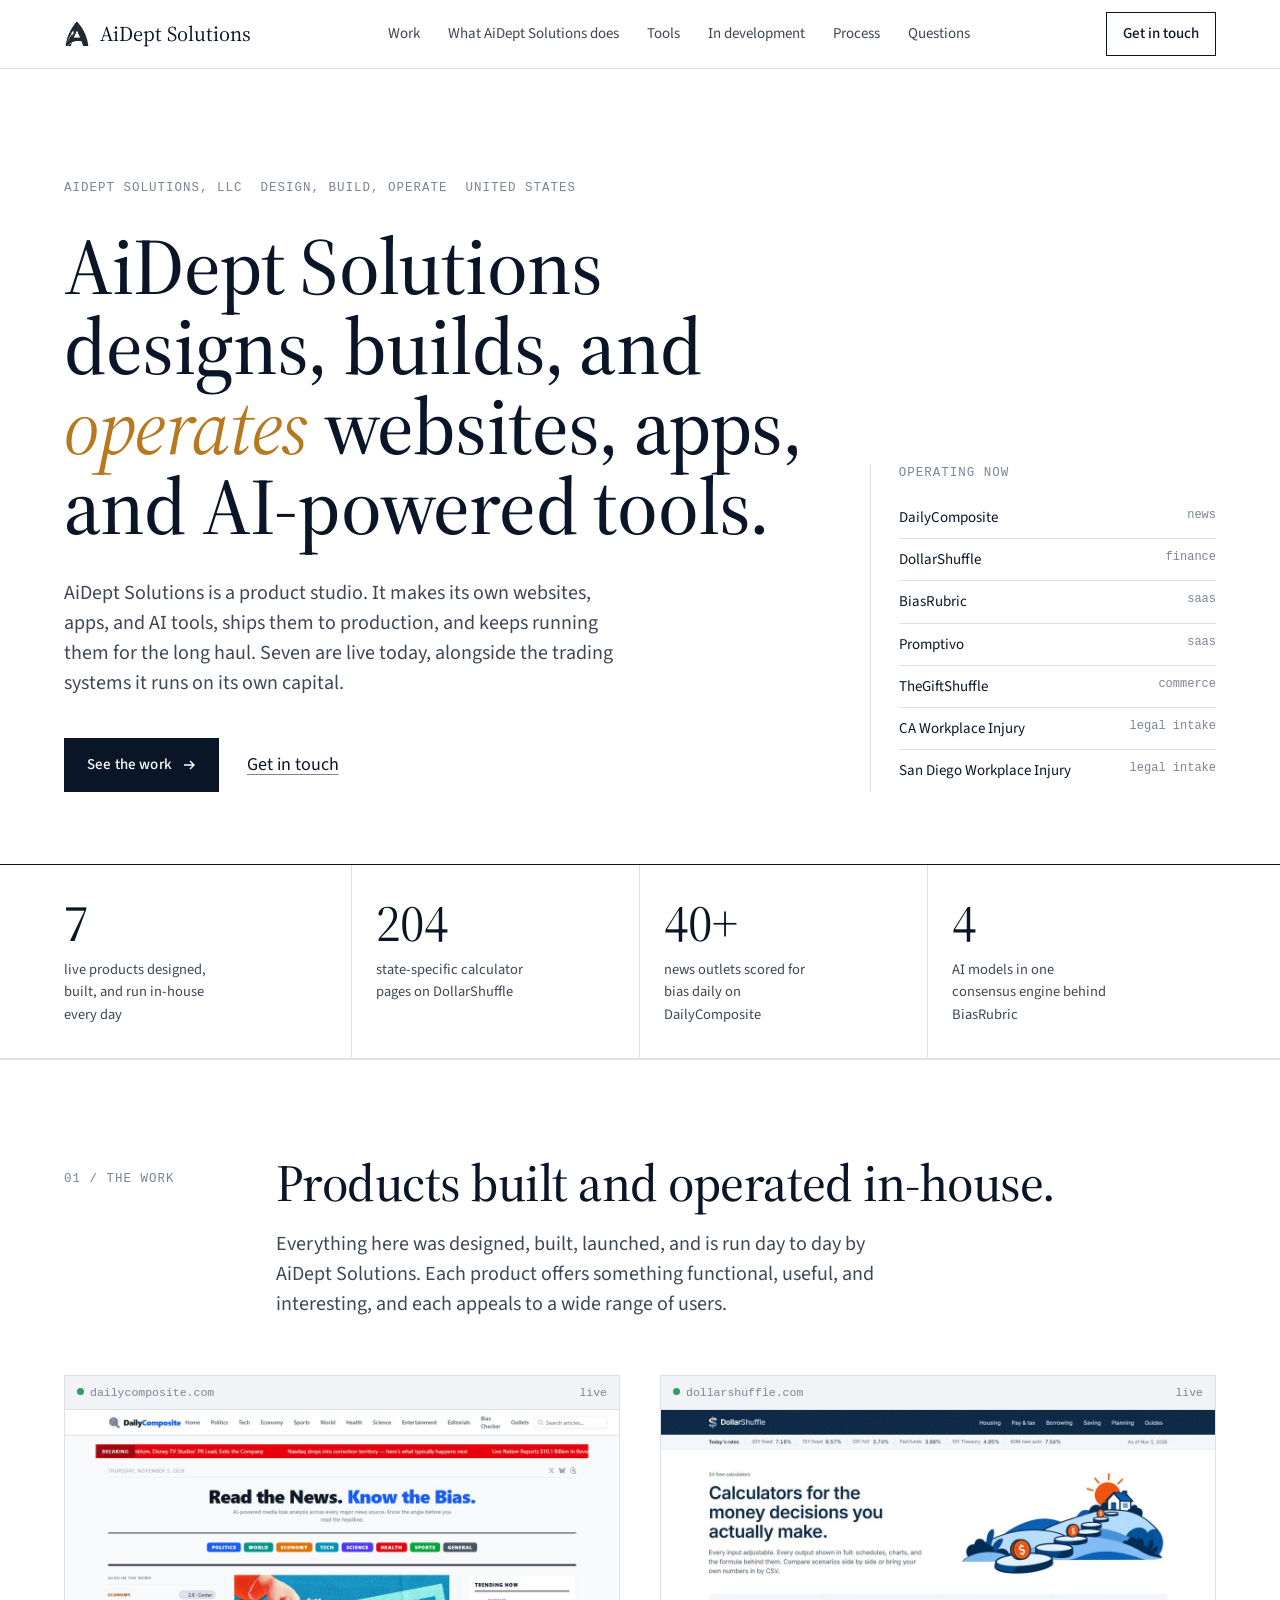
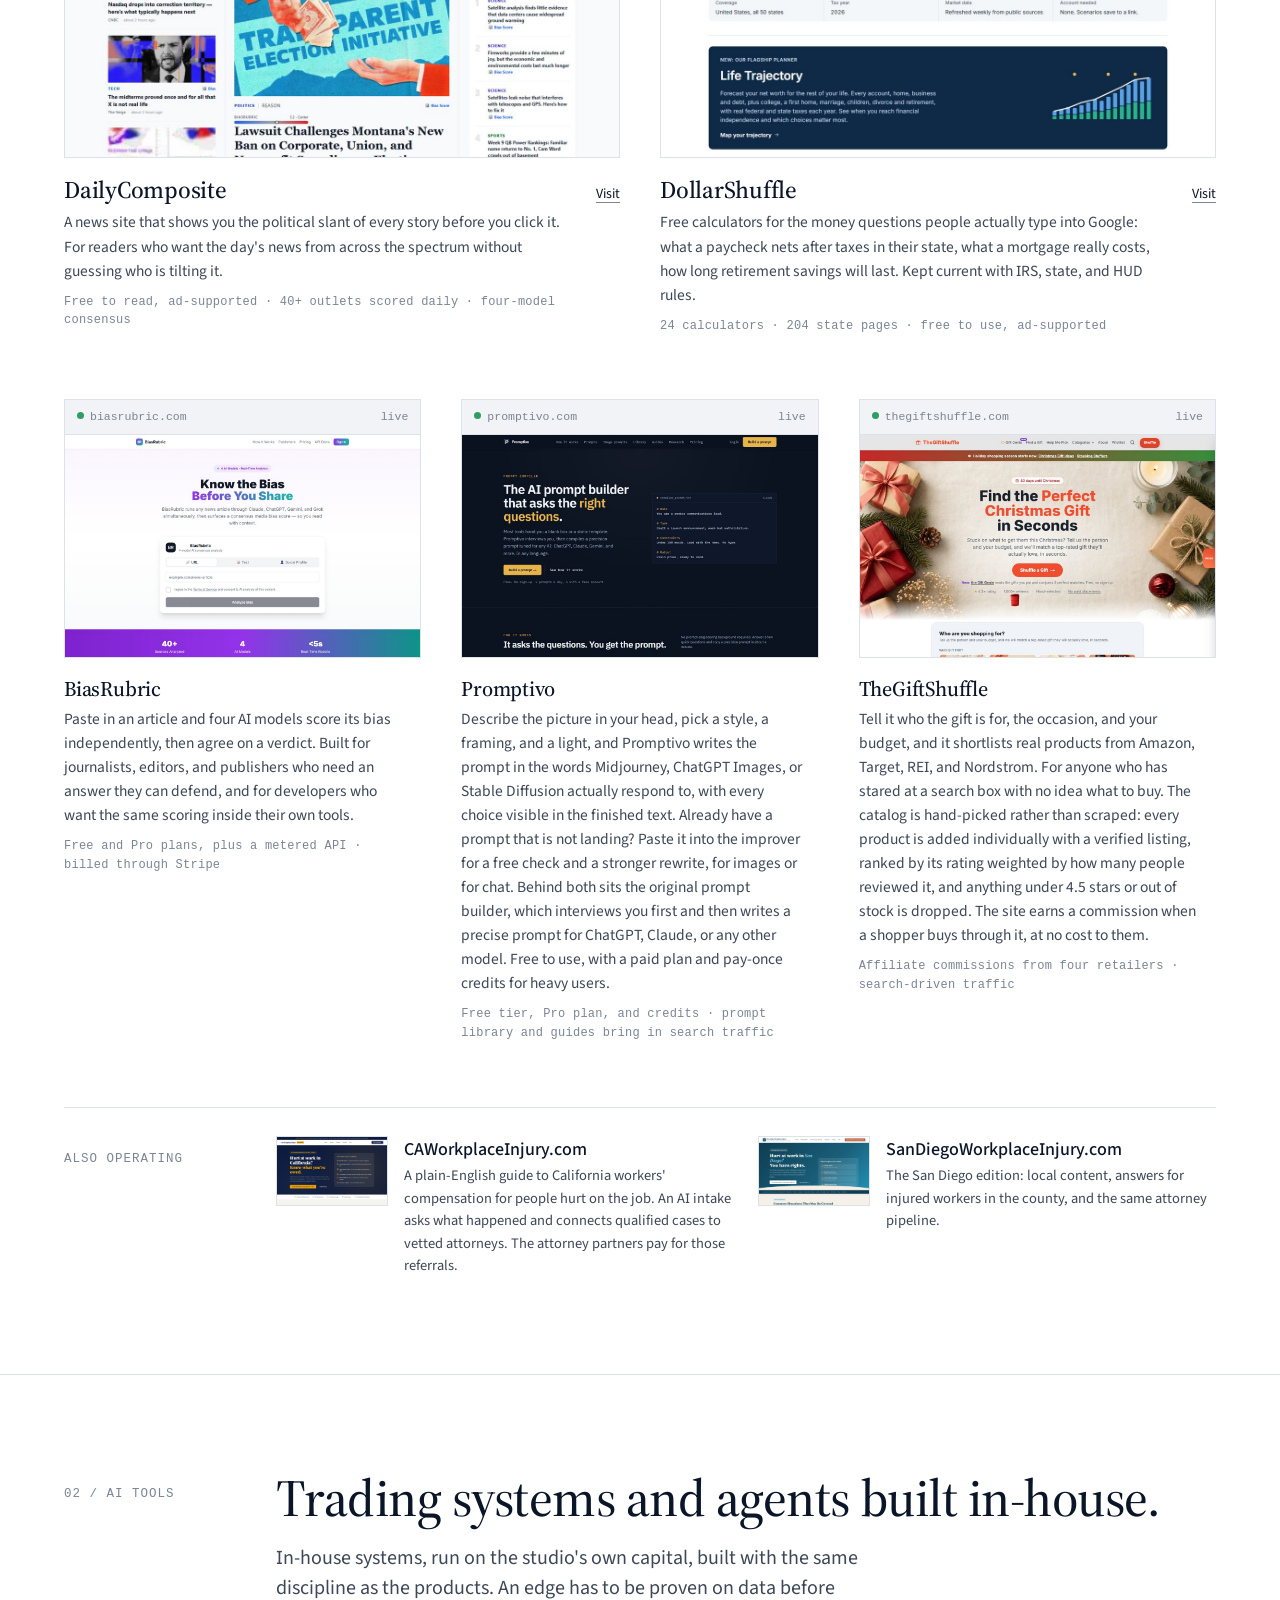
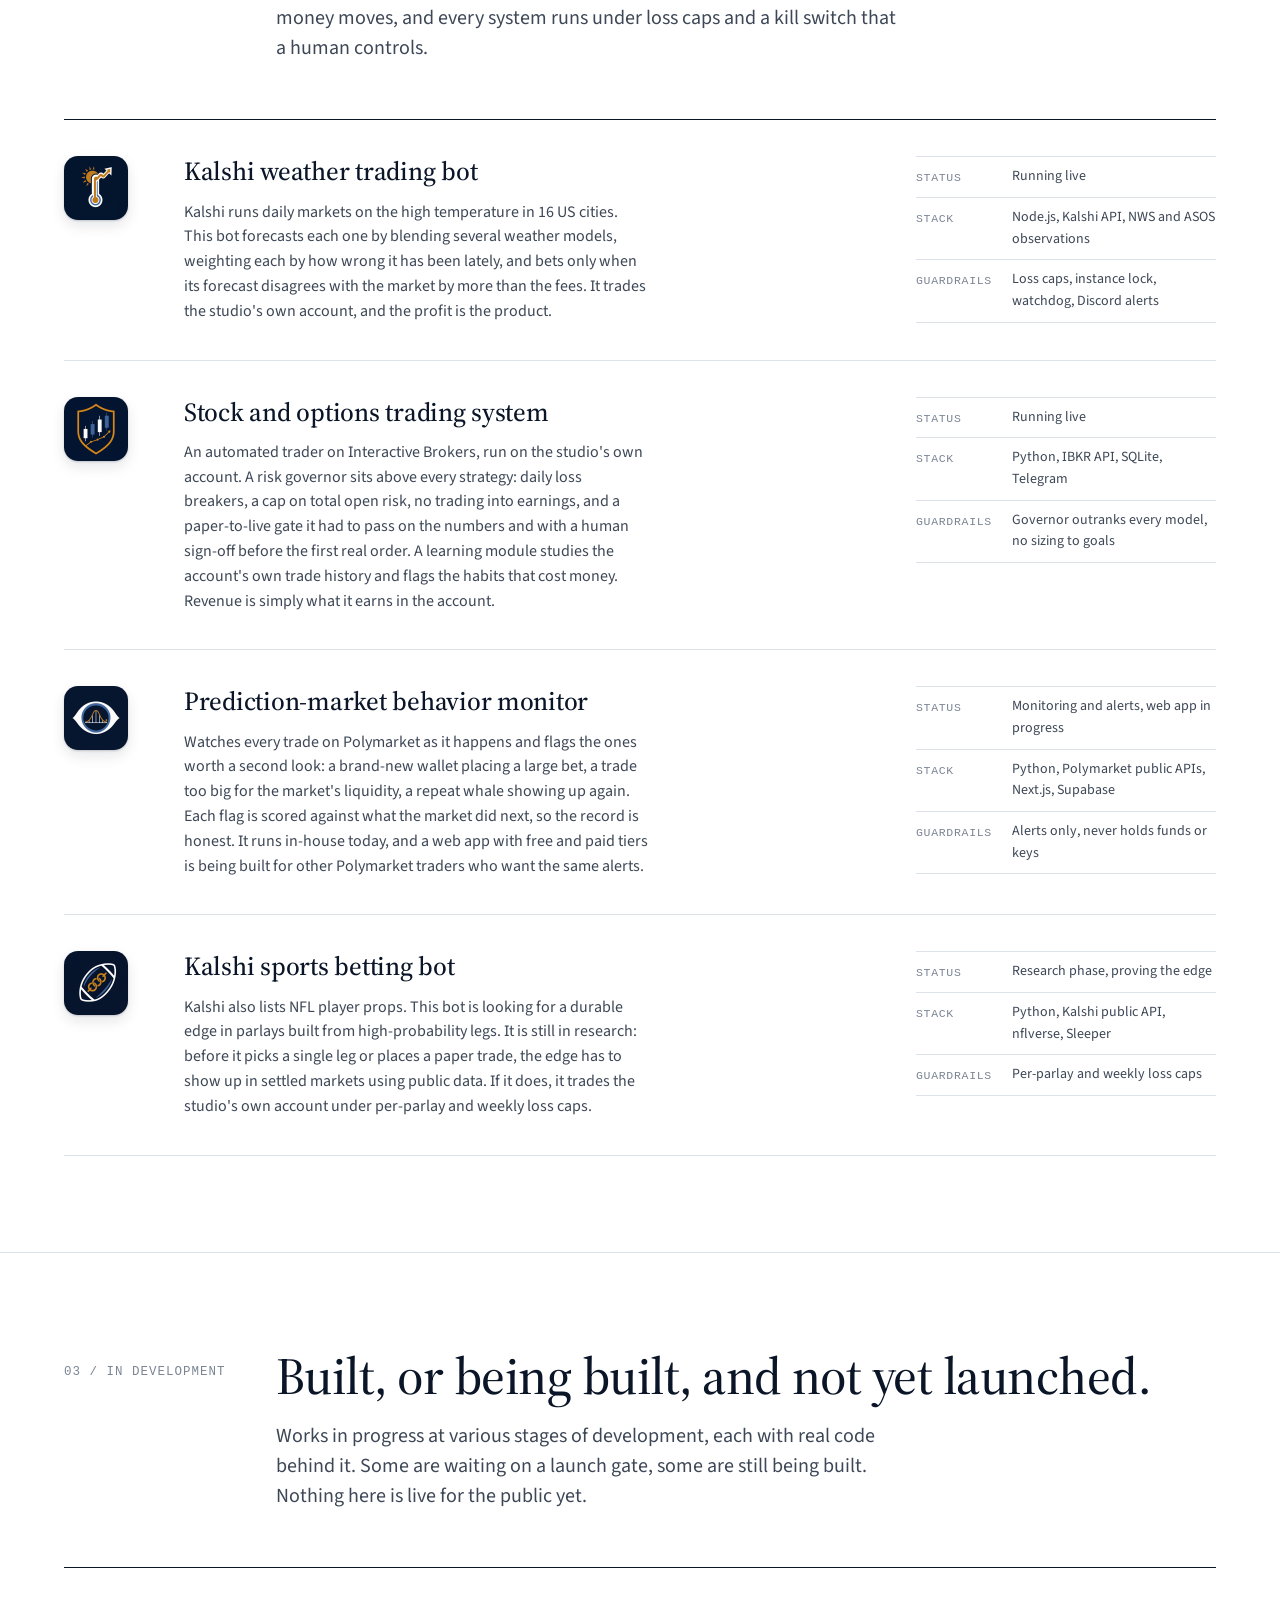
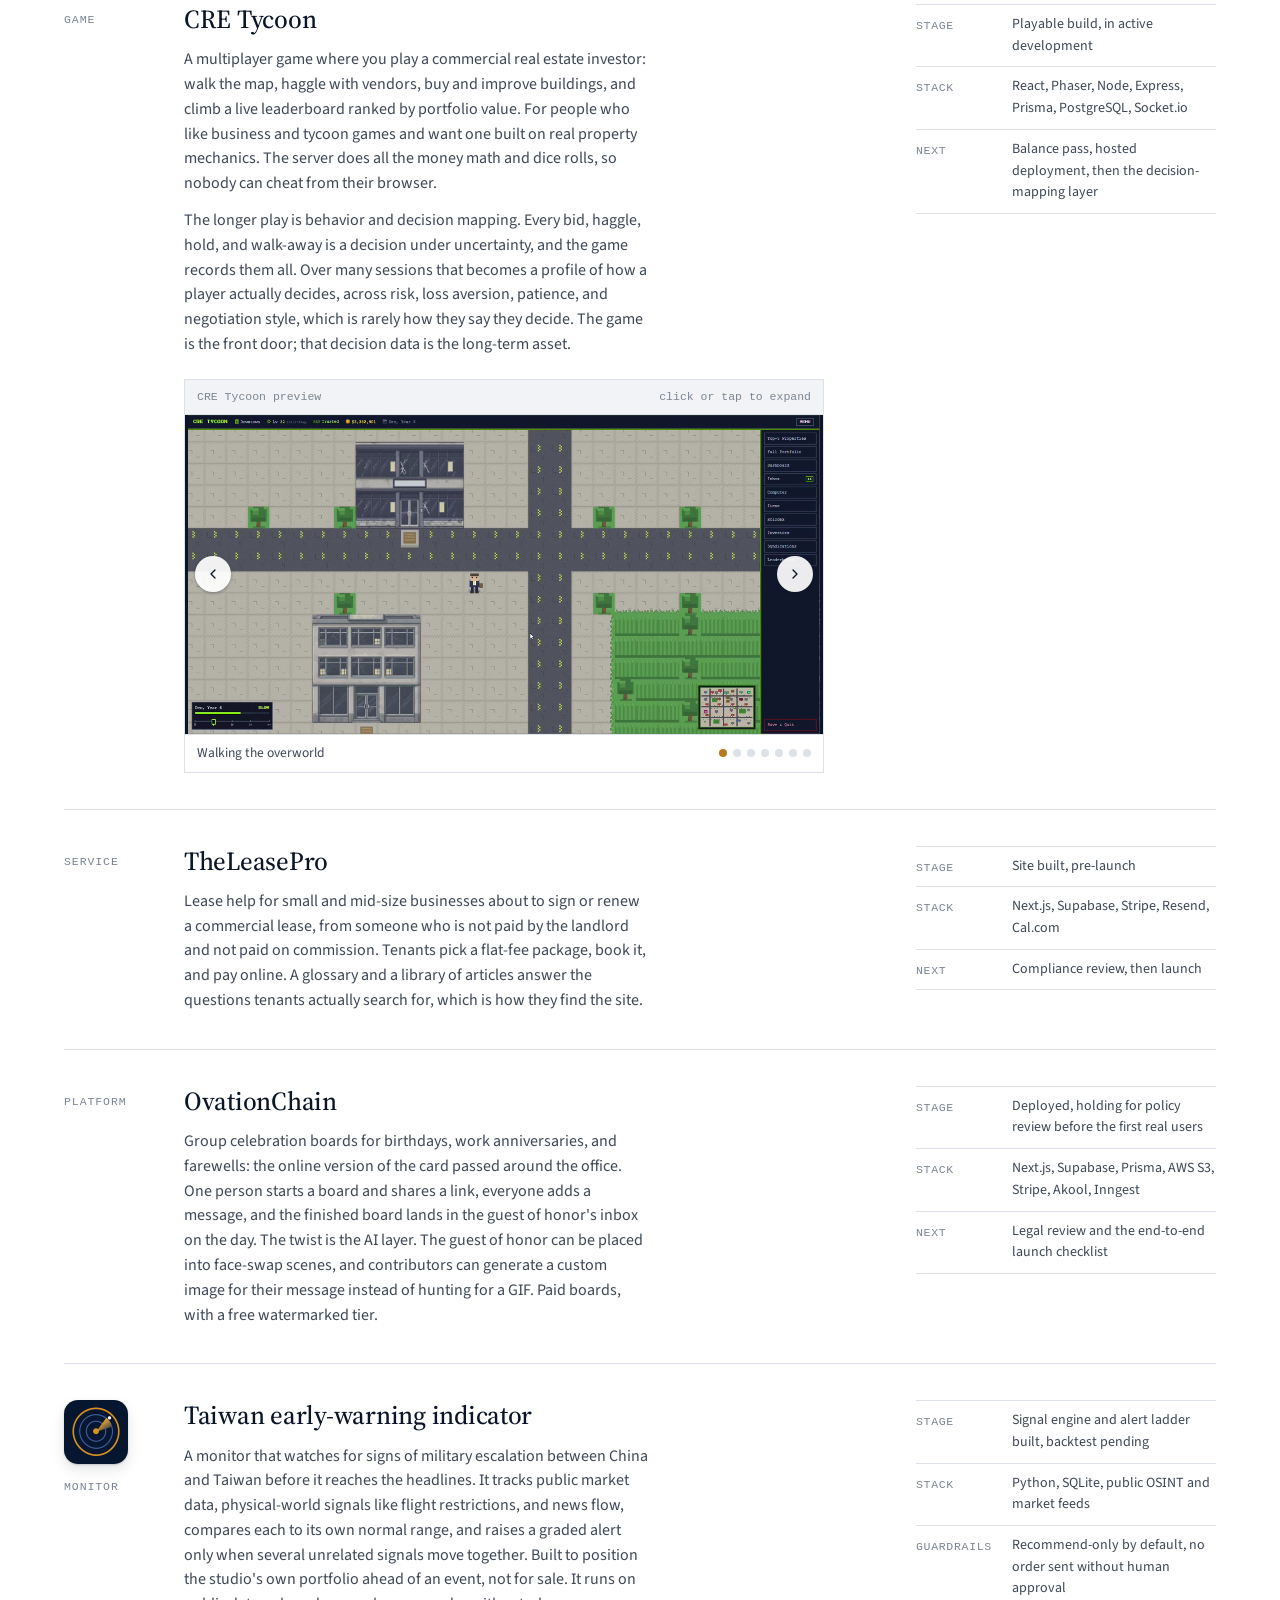
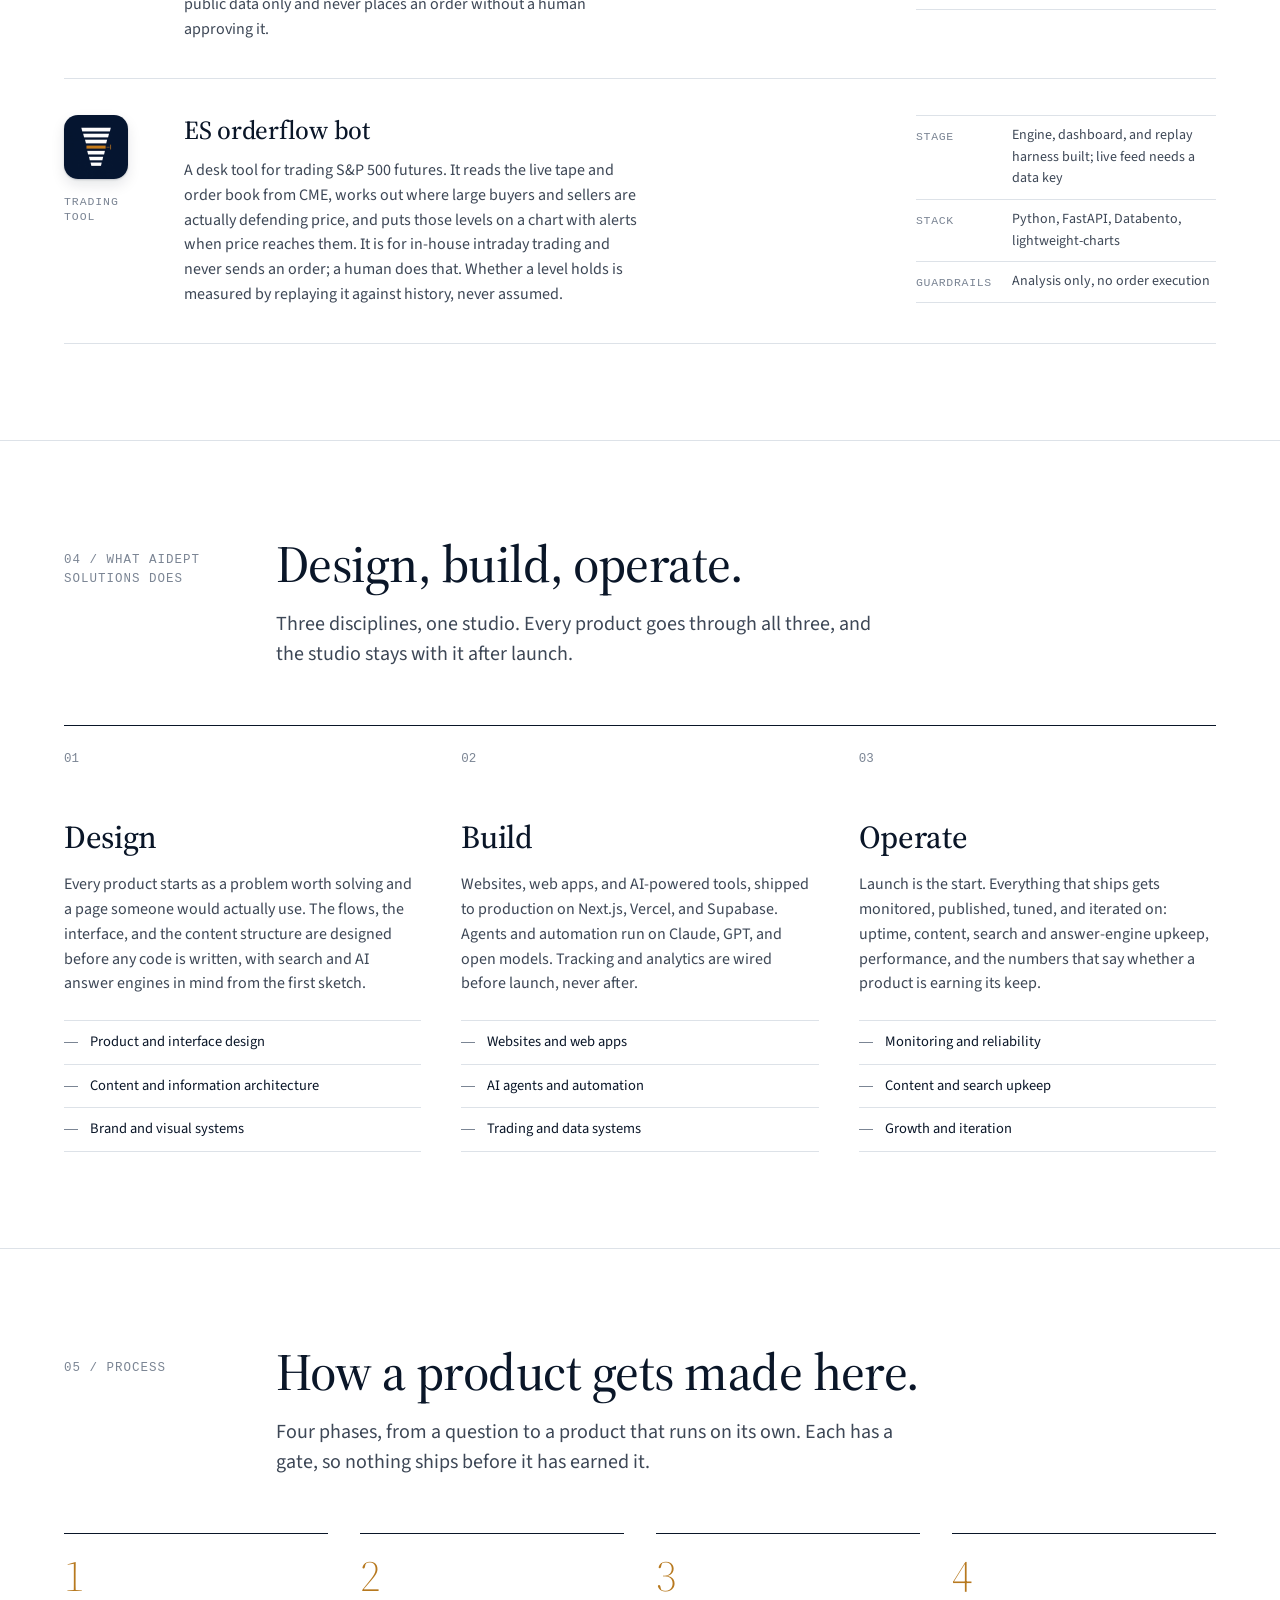
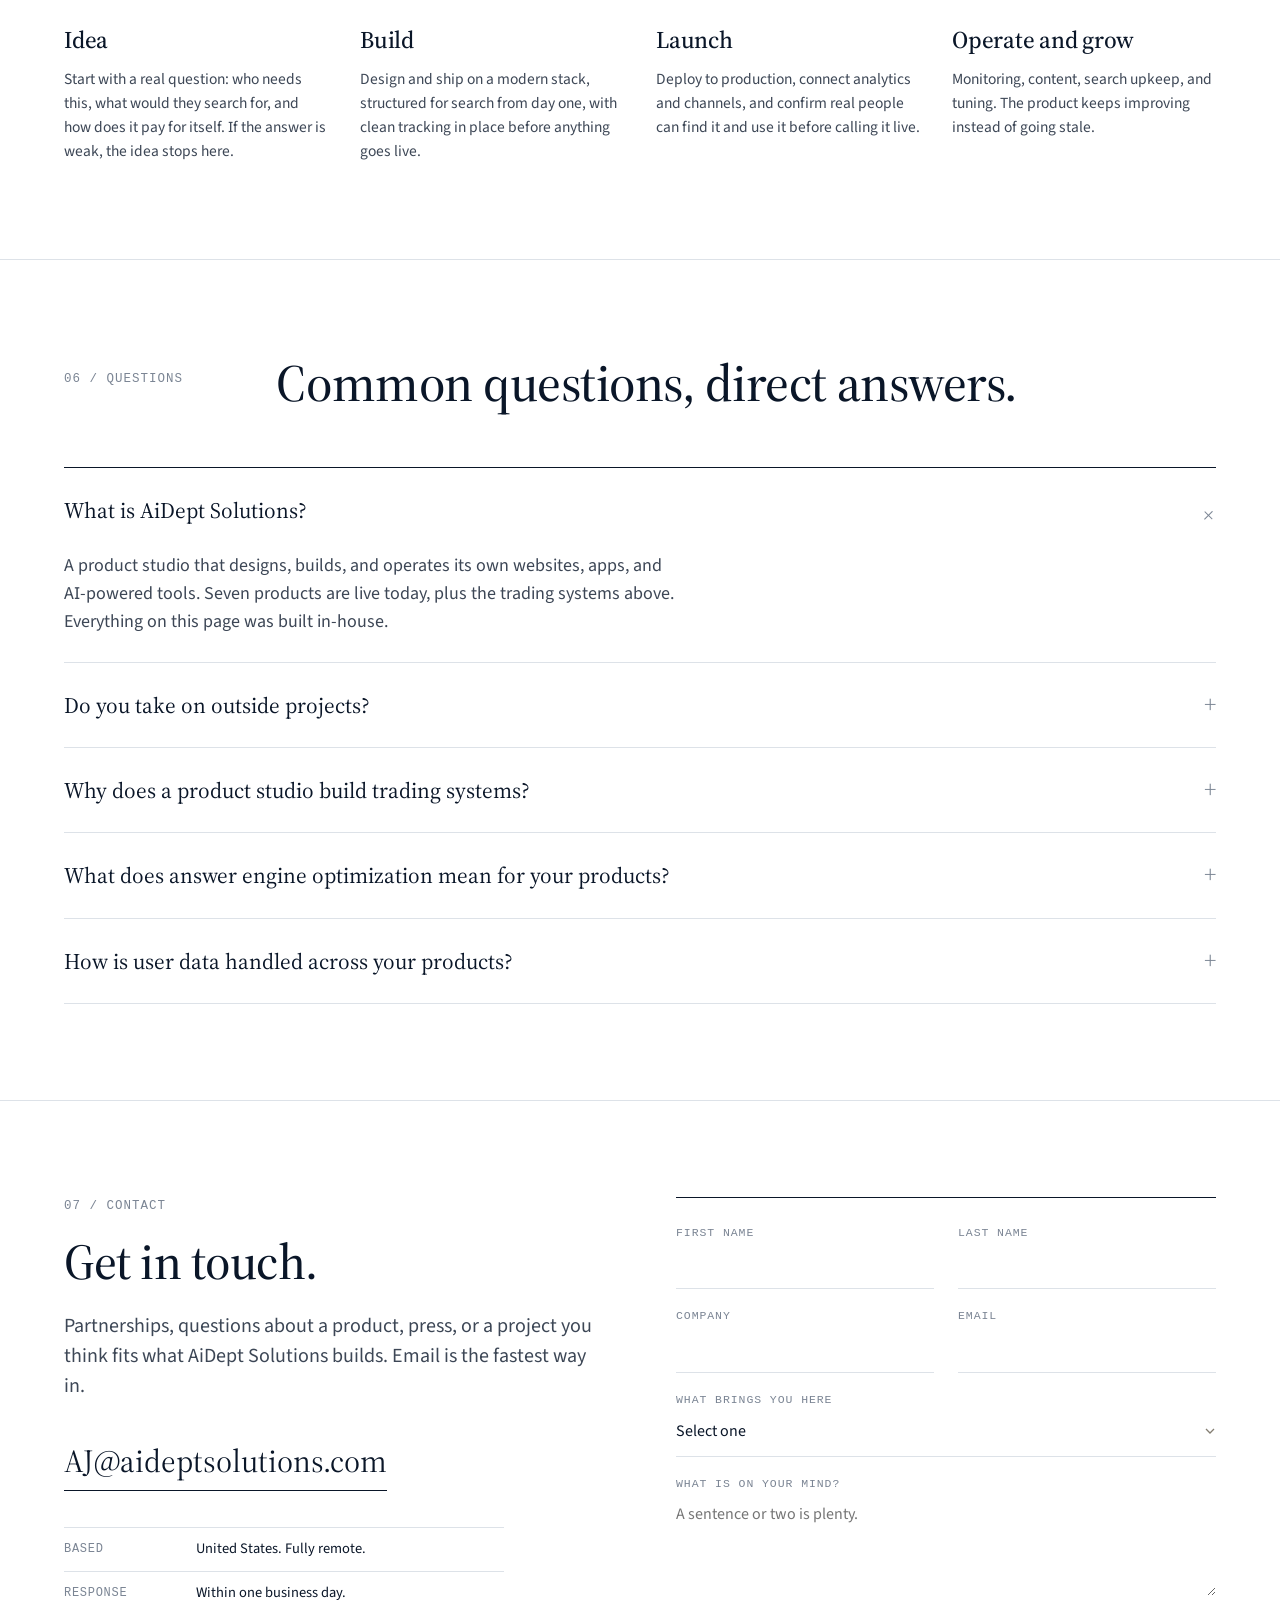
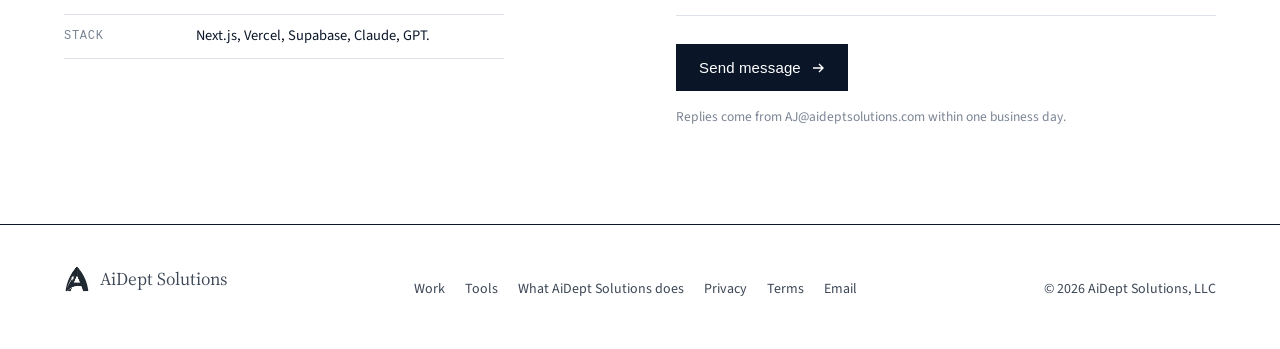
==== index.html @ 4798fb2f "Mark the stock and options system as running live Co-Authored-By: Claude Fable 5.1 <noreply@anthropi" ====
<!DOCTYPE html>
<html lang="en">
<head>
<!-- Google tag (gtag.js) -->
<script async src="https://www.googletagmanager.com/gtag/js?id=G-QMEX8TVDEM"></script>
<script>
  window.dataLayer = window.dataLayer || [];
  function gtag(){dataLayer.push(arguments);}
  gtag('js', new Date());
  gtag('config', 'G-QMEX8TVDEM');
</script>
<meta charset="UTF-8">
<meta name="viewport" content="width=device-width, initial-scale=1.0">
<title>AiDept Solutions | A studio that designs, builds, and operates websites, apps, and AI tools</title>
<meta name="description" content="AiDept Solutions is a product studio that designs, builds, and operates its own websites, apps, and AI-powered tools, from consumer sites to trading systems, and keeps running them after launch.">
<meta name="robots" content="index, follow">
<link rel="canonical" href="https://www.aideptsolutions.com/">
<link rel="icon" type="image/svg+xml" href="/favicon.svg">
<link rel="shortcut icon" href="/favicon.svg">
<link rel="apple-touch-icon" href="/favicon.svg">

<!-- Open Graph -->
<meta property="og:type" content="website">
<meta property="og:title" content="AiDept Solutions | A studio that designs, builds, and operates websites, apps, and AI tools">
<meta property="og:description" content="AiDept Solutions is a product studio that designs, builds, and operates its own websites, apps, and AI-powered tools, from consumer sites to trading systems, and keeps running them after launch.">
<meta property="og:url" content="https://www.aideptsolutions.com/">
<meta property="og:site_name" content="AiDept Solutions">
<meta property="og:image" content="https://www.aideptsolutions.com/og/card.png">
<meta property="og:image:width" content="1200">
<meta property="og:image:height" content="630">
<meta property="og:image:alt" content="AiDept Solutions: a studio that designs, builds, and operates websites, apps, and AI-powered tools.">

<!-- Twitter -->
<meta name="twitter:card" content="summary_large_image">
<meta name="twitter:title" content="AiDept Solutions | A studio that designs, builds, and operates websites, apps, and AI tools">
<meta name="twitter:description" content="AiDept Solutions is a product studio that designs, builds, and operates its own websites, apps, and AI-powered tools, from consumer sites to trading systems, and keeps running them after launch.">
<meta name="twitter:image" content="https://www.aideptsolutions.com/og/card.png">

<link rel="preconnect" href="https://fonts.googleapis.com">
<link rel="preconnect" href="https://fonts.gstatic.com" crossorigin>
<link href="https://fonts.googleapis.com/css2?family=Source+Serif+4:ital,opsz,wght@0,8..60,400;0,8..60,500;0,8..60,600;1,8..60,400&family=Source+Sans+3:ital,wght@0,400;0,500;0,600;1,400&display=swap" rel="stylesheet">

<script type="application/ld+json">
{
  "@context": "https://schema.org",
  "@type": "Organization",
  "name": "AiDept Solutions",
  "url": "https://www.aideptsolutions.com",
  "description": "AiDept Solutions is a product studio that designs, builds, and operates its own websites, apps, and AI-powered tools, from consumer sites to trading systems, and keeps running them after launch.",
  "email": "AJ@aideptsolutions.com",
  "areaServed": "United States",
  "knowsAbout": [
    "Website and web app design",
    "Product development",
    "AI agents and automation",
    "Algorithmic trading systems",
    "Search engine optimization",
    "Answer engine optimization",
    "Product operations"
  ]
}
</script>

<script type="application/ld+json">
{
  "@context": "https://schema.org",
  "@type": "FAQPage",
  "mainEntity": [
    {
      "@type": "Question",
      "name": "What is AiDept Solutions?",
      "acceptedAnswer": {
        "@type": "Answer",
        "text": "A product studio that designs, builds, and operates its own websites, apps, and AI-powered tools. Seven products are live today, plus the trading systems above. Everything on this page was built in-house."
      }
    },
    {
      "@type": "Question",
      "name": "Do you take on outside projects?",
      "acceptedAnswer": {
        "@type": "Answer",
        "text": "Occasionally, by referral, when a project fits what the studio already builds. Most of the studio's time goes into its own products."
      }
    },
    {
      "@type": "Question",
      "name": "Why does a product studio build trading systems?",
      "acceptedAnswer": {
        "@type": "Answer",
        "text": "They are the hardest software the studio makes: live data, real money, and an unforgiving scoreboard. The discipline they demand, prove the edge first, cap the downside, log everything, carries into every product that ships."
      }
    },
    {
      "@type": "Question",
      "name": "What does answer engine optimization mean for your products?",
      "acceptedAnswer": {
        "@type": "Answer",
        "text": "People increasingly ask ChatGPT, Google AI Overviews, or Perplexity instead of scrolling results. Each product's content, data, and schema are structured so those engines can cite it, alongside conventional search."
      }
    },
    {
      "@type": "Question",
      "name": "How is user data handled across your products?",
      "acceptedAnswer": {
        "@type": "Answer",
        "text": "Each product collects the minimum it needs. Calculators like DollarShuffle store nothing a visitor enters. Where accounts exist, data sits with reputable providers under proper data-processing terms, with access controls and a plain-English privacy policy."
      }
    }
  ]
}
</script>
<style>
  :root {
    --paper: #ffffff;
    --paper-2: #f1f3f6;
    --ink: #0a1628;
    --ink-2: #3d4756;
    --ink-3: #7b8594;
    --rule: #dde2e8;
    --accent: #b7791f;
    --frame-bg: #ffffff;
    --display: 'Source Serif 4', Georgia, 'Times New Roman', serif;
    --display-weight: 500;
    --display-spacing: -0.01em;
    --sans: 'Source Sans 3', 'Helvetica Neue', Arial, sans-serif;
    --mono: ui-monospace, 'SF Mono', Menlo, Consolas, monospace;
    --max: 1200px;
    --gutter: 24px;
  }
  * { box-sizing: border-box; margin: 0; padding: 0; }
  html { scroll-behavior: smooth; }
  body {
    font-family: var(--sans);
    font-size: 18px;
    line-height: 1.55;
    color: var(--ink);
    background: var(--paper);
    -webkit-font-smoothing: antialiased;
    font-feature-settings: "tnum" 1, "ss01" 1;
  }
  a { color: inherit; text-decoration: none; }
  img { display: block; max-width: 100%; }
  .wrap { max-width: var(--max); margin: 0 auto; padding: 0 var(--gutter); }

  h1, h2, h3, .serif { font-family: var(--display); font-weight: var(--display-weight); letter-spacing: var(--display-spacing); }
  h2 { font-size: clamp(34px, 4.2vw, 52px); line-height: 1.05; font-variation-settings: "opsz" 60; }
  h3 { font-size: 26px; line-height: 1.2; font-variation-settings: "opsz" 40; }
  p { max-width: 62ch; }
  .lead { font-size: 20px; line-height: 1.5; color: var(--ink-2); }
  .muted { color: var(--ink-3); }
  .small { font-size: 14px; }
  .mono { font-family: var(--mono); font-size: 12.5px; letter-spacing: 0.02em; }
  .num { font-family: var(--display); font-variation-settings: "opsz" 60; }

  .link { text-decoration: underline; text-underline-offset: 4px; text-decoration-thickness: 1px; text-decoration-color: var(--ink-3); }
  .link:hover { text-decoration-color: var(--ink); }
  .btn {
    display: inline-flex; align-items: center; gap: 10px;
    padding: 14px 22px; border: 1px solid var(--ink);
    background: var(--ink); color: var(--paper);
    font-weight: 500; font-size: 15px; letter-spacing: 0.01em;
    transition: background .15s, color .15s;
    cursor: pointer;
  }
  .btn:hover { background: color-mix(in srgb, var(--ink) 82%, white); border-color: color-mix(in srgb, var(--ink) 82%, white); }
  .btn.ghost { background: transparent; color: var(--ink); }
  .btn.ghost:hover { background: var(--ink); color: var(--paper); }
  .arrow { display: inline-block; width: 14px; height: 14px; }

  /* Section scaffolding */
  section { padding: 96px 0; border-top: 1px solid var(--rule); }
  .sec-head { display: grid; grid-template-columns: 180px 1fr; gap: 32px; align-items: start; margin-bottom: 56px; }
  .sec-label { font-family: var(--mono); font-size: 12.5px; letter-spacing: 0.08em; text-transform: uppercase; color: var(--ink-3); padding-top: 14px; }
  .sec-head .lead { margin-top: 18px; }

  /* Nav */
  nav.top { position: sticky; top: 0; z-index: 20; background: color-mix(in srgb, var(--paper) 92%, transparent); backdrop-filter: blur(8px); border-bottom: 1px solid var(--rule); }
  .nav-in { display: flex; align-items: center; justify-content: space-between; height: 68px; }
  .brand { display: flex; align-items: center; gap: 10px; font-family: var(--display); font-size: 21px; font-variation-settings: "opsz" 40; white-space: nowrap; }
  .brand img { width: 26px; height: 28px; }
  .nav-links { display: flex; gap: 28px; font-size: 15px; color: var(--ink-2); }
  .nav-links a:hover { color: var(--ink); }
  .nav-cta { font-size: 15px; font-weight: 500; padding: 9px 16px; border: 1px solid var(--ink); white-space: nowrap; }
  .nav-cta:hover { background: var(--ink); color: var(--paper); }

  /* Hero */
  .hero { border-top: 0; padding: 110px 0 72px; }
  .hero-grid { display: grid; grid-template-columns: minmax(0, 7.5fr) minmax(0, 3.5fr); gap: 64px; align-items: end; }
  .eyebrow { font-family: var(--mono); font-size: 12.5px; letter-spacing: 0.08em; text-transform: uppercase; color: var(--ink-3); margin-bottom: 28px; display: flex; gap: 18px; flex-wrap: wrap; }
  h1 { font-size: clamp(42px, 6.4vw, 80px); line-height: 1.0; font-variation-settings: "opsz" 60; text-wrap: balance; }
  h1 em { font-style: italic; font-weight: calc(var(--display-weight) - 100); color: var(--accent); }
  .hero .lead { margin-top: 32px; max-width: 56ch; }
  .hero-cta { display: flex; gap: 28px; align-items: center; margin-top: 40px; flex-wrap: wrap; }
  .operating { border-left: 1px solid var(--rule); padding-left: 28px; }
  .operating .mono { color: var(--ink-3); text-transform: uppercase; letter-spacing: 0.08em; margin-bottom: 14px; display: block; }
  .operating ul { list-style: none; }
  .operating li { display: flex; justify-content: space-between; gap: 12px; padding: 9px 0; border-bottom: 1px solid var(--rule); font-size: 15px; }
  .operating li:last-child { border-bottom: 0; }
  .operating li span { color: var(--ink-3); font-family: var(--mono); font-size: 12px; }
  .operating li a:hover { color: var(--accent); }

  /* Proof strip */
  .proof { border-top: 1px solid var(--ink); border-bottom: 1px solid var(--rule); padding: 0; }
  .proof-grid { display: grid; grid-template-columns: repeat(4, 1fr); }
  .proof-item { padding: 32px 24px 32px 0; border-right: 1px solid var(--rule); }
  .proof-item + .proof-item { padding-left: 24px; }
  .proof-item:last-child { border-right: 0; }
  .proof-item .num { font-size: 52px; line-height: 1; }
  .proof-item p { margin-top: 10px; font-size: 14.5px; color: var(--ink-2); max-width: 24ch; }

  /* Work */
  .tiles { display: grid; grid-template-columns: 1fr 1fr; gap: 56px 40px; }
  .tiles.three { grid-template-columns: repeat(3, 1fr); margin-top: 64px; }
  .tile .frame { border: 1px solid var(--rule); background: var(--frame-bg); overflow: hidden; }
  .tile .bar { display: flex; align-items: center; justify-content: space-between; padding: 8px 12px; border-bottom: 1px solid var(--rule); background: var(--paper-2); font-family: var(--mono); font-size: 11.5px; color: var(--ink-3); }
  .tile .bar i { display: inline-block; width: 7px; height: 7px; border-radius: 50%; background: #2f9e62; margin-right: 6px; vertical-align: 1px; }
  .tile .shot { aspect-ratio: 16 / 10; overflow: hidden; }
  .tile .shot img { width: 100%; height: 100%; object-fit: cover; object-position: top; transition: transform .6s ease; }
  .tile:hover .shot img { transform: translateY(-4%); }
  .tile .meta { display: grid; grid-template-columns: 1fr auto; gap: 16px; margin-top: 18px; align-items: baseline; }
  .tile h3 { font-size: 24px; }
  .tiles.three .tile h3 { font-size: 21px; }
  .tile .meta p { margin-top: 6px; color: var(--ink-2); font-size: 15.5px; }
  .tile .fact { font-family: var(--mono); font-size: 12px; color: var(--ink-3); margin-top: 10px; letter-spacing: 0.02em; }
  .tile .visit { font-size: 14px; white-space: nowrap; }
  .also { margin-top: 64px; border-top: 1px solid var(--rule); padding-top: 28px; display: grid; grid-template-columns: 180px 1fr; gap: 32px; }
  .also ul { list-style: none; display: grid; grid-template-columns: 1fr 1fr; gap: 24px; }
  .also li { display: grid; grid-template-columns: 112px 1fr; gap: 16px; align-items: start; }
  .also li .thumb { border: 1px solid var(--rule); aspect-ratio: 16/10; overflow: hidden; display: block; }
  .also li .thumb img { width: 100%; height: 100%; object-fit: cover; object-position: top; }
  .also li strong { font-weight: 500; display: block; }
  .also li p { font-size: 14.5px; color: var(--ink-2); margin-top: 2px; }

  /* Services */
  .offers { display: grid; grid-template-columns: repeat(3, 1fr); gap: 40px; border-top: 1px solid var(--ink); }
  .offer { padding-top: 24px; }
  .offer .n { font-family: var(--mono); font-size: 12.5px; color: var(--ink-3); }
  .offer h3 { margin-top: 48px; font-size: 32px; }
  .offer p { margin-top: 16px; color: var(--ink-2); font-size: 16px; }
  .offer ul { list-style: none; margin-top: 24px; border-top: 1px solid var(--rule); }
  .offer li { padding: 10px 0; border-bottom: 1px solid var(--rule); font-size: 14.5px; display: flex; gap: 12px; }
  .offer li::before { content: ""; width: 14px; height: 1px; background: var(--ink-3); margin-top: 11px; flex: none; }

  /* Process */
  .steps { display: grid; grid-template-columns: repeat(4, 1fr); gap: 32px; }
  .step { border-top: 1px solid var(--ink); padding-top: 20px; }
  .step .n { font-family: var(--display); font-size: 44px; line-height: 1; font-variation-settings: "opsz" 60; color: var(--accent); font-weight: 300; }
  .step h3 { margin-top: 28px; font-size: 24px; }
  .step p { margin-top: 12px; font-size: 15.5px; color: var(--ink-2); }

  /* Tools ledger */
  .ledger { border-top: 1px solid var(--ink); }
  .row { display: grid; grid-template-columns: 80px 1fr 300px; gap: 40px; padding: 36px 0; border-bottom: 1px solid var(--rule); }
  .row-n { padding-top: 0; }
  .row-tag { display: inline-block; font-family: var(--mono); font-size: 11.5px; letter-spacing: 0.08em; text-transform: uppercase; color: var(--ink-3); padding-top: 8px; line-height: 1.3; }
  .app-icon { display: flex; align-items: center; justify-content: center; width: 64px; height: 64px; border-radius: 22%; background: var(--tile); color: #fff; box-shadow: inset 0 0 0 1px rgba(255,255,255,0.08), 0 1px 2px rgba(10,22,40,0.18), 0 6px 14px rgba(10,22,40,0.10); }
  .app-icon { overflow: hidden; }
  .app-icon img { width: 100%; height: 100%; display: block; }
  .row-n .row-tag + .app-icon, .row-n .app-icon + .row-tag { margin-top: 8px; }
  .row-body h3 { font-size: 26px; }
  .row-body p { margin-top: 12px; color: var(--ink-2); font-size: 16px; max-width: 58ch; }
  .row-facts { list-style: none; border-top: 1px solid var(--rule); }
  .row-facts li { display: grid; grid-template-columns: 84px 1fr; gap: 12px; padding: 9px 0; border-bottom: 1px solid var(--rule); font-size: 14px; color: var(--ink-2); }
  .row-facts li span { color: var(--ink-3); font-family: var(--mono); font-size: 11.5px; letter-spacing: 0.06em; text-transform: uppercase; padding-top: 3px; }

  /* Facts list (contact) */
  .facts { list-style: none; margin-top: 36px; border-top: 1px solid var(--rule); max-width: 440px; }
  .facts li { display: grid; grid-template-columns: 120px 1fr; gap: 12px; padding: 10px 0; border-bottom: 1px solid var(--rule); font-size: 14.5px; }
  .facts li span:first-child { color: var(--ink-3); font-family: var(--mono); font-size: 12px; letter-spacing: 0.06em; text-transform: uppercase; padding-top: 2px; }

  /* FAQ */
  .faq { border-top: 1px solid var(--ink); }
  .faq details { border-bottom: 1px solid var(--rule); }
  .faq summary { list-style: none; cursor: pointer; display: grid; grid-template-columns: 1fr 28px; align-items: center; gap: 24px; padding: 22px 0; font-family: var(--display); font-size: 22px; font-variation-settings: "opsz" 40; }
  .faq summary::-webkit-details-marker { display: none; }
  .faq summary::after { content: "+"; font-family: var(--sans); font-size: 26px; font-weight: 300; color: var(--ink-3); text-align: right; transition: transform .2s; }
  .faq details[open] summary::after { transform: rotate(45deg); }
  .faq .a { padding: 0 0 26px; color: var(--ink-2); max-width: 68ch; }

  /* Contact */
  .contact-grid { display: grid; grid-template-columns: 1fr 1fr; gap: 72px; align-items: start; }
  .contact-grid h2 { font-size: clamp(34px, 4vw, 50px); }
  .email-big { display: inline-block; margin-top: 36px; font-family: var(--display); font-size: clamp(22px, 2.6vw, 32px); font-variation-settings: "opsz" 60; border-bottom: 1px solid var(--ink); padding-bottom: 4px; }
  .email-big:hover { color: var(--accent); border-color: var(--accent); }
  form { border-top: 1px solid var(--ink); padding-top: 8px; }
  .form-row { display: grid; grid-template-columns: 1fr 1fr; gap: 0 24px; }
  .field { padding: 18px 0 10px; border-bottom: 1px solid var(--rule); }
  .field label { display: block; font-family: var(--mono); font-size: 11.5px; letter-spacing: 0.08em; text-transform: uppercase; color: var(--ink-3); margin-bottom: 8px; }
  .field input, .field select, .field textarea { width: 100%; border: 0; background: transparent; font: inherit; font-size: 16px; color: var(--ink); outline: none; padding: 2px 0; }
  .field textarea { min-height: 96px; resize: vertical; }
  .field select { appearance: none; background: url("data:image/svg+xml,%3Csvg xmlns='http://www.w3.org/2000/svg' width='12' height='12' viewBox='0 0 12 12' fill='none' stroke='%23847e72' stroke-width='1.3'%3E%3Cpath d='M2 4l4 4 4-4'/%3E%3C/svg%3E") no-repeat right center; padding-right: 20px; }
  .field:focus-within { border-color: var(--ink); }
  form .btn { margin-top: 28px; }
  .form-note { margin-top: 16px; font-size: 13.5px; color: var(--ink-3); }

  /* Footer */
  footer { border-top: 1px solid var(--ink); padding: 40px 0 48px; }
  .foot { display: flex; justify-content: space-between; align-items: baseline; gap: 24px; flex-wrap: wrap; font-size: 14px; color: var(--ink-2); }
  .foot .brand { font-size: 18px; }
  .foot-links { display: flex; gap: 20px; }

  /* Screenshot gallery + lightbox */
  .gallery { margin-top: 22px; max-width: 640px; }
  .gal-frame { border: 1px solid var(--rule); background: var(--frame-bg); overflow: hidden; }
  .gal-bar { display: flex; align-items: center; justify-content: space-between; padding: 8px 12px; border-bottom: 1px solid var(--rule); background: var(--paper-2); font-family: var(--mono); font-size: 11.5px; color: var(--ink-3); }
  .gal-stage { position: relative; aspect-ratio: 2 / 1; background: #0a1628; overflow: hidden; }
  .gal-track { display: flex; height: 100%; transition: transform .35s ease; }
  .gal-slide { flex: 0 0 100%; height: 100%; display: flex; align-items: center; justify-content: center; border: 0; padding: 0; background: none; cursor: zoom-in; }
  .gal-slide:focus-visible { outline: 2px solid var(--accent); outline-offset: -2px; }
  .gal-slide img, .gal-slide video { max-width: 100%; max-height: 100%; width: auto; height: auto; display: block; }
  .gal-arrow { position: absolute; top: 50%; transform: translateY(-50%); width: 36px; height: 36px; border: 0; border-radius: 50%; background: rgba(255,255,255,0.92); color: var(--ink); cursor: pointer; display: flex; align-items: center; justify-content: center; box-shadow: 0 1px 3px rgba(10,22,40,0.3); }
  .gal-arrow:hover { background: #fff; }
  .gal-arrow svg { width: 16px; height: 16px; }
  .gal-prev { left: 10px; }
  .gal-next { right: 10px; }
  .gal-foot { display: flex; align-items: center; justify-content: space-between; gap: 12px; padding: 8px 12px; border-top: 1px solid var(--rule); font-size: 13.5px; color: var(--ink-2); }
  .gal-dots { display: flex; gap: 6px; }
  .gal-dots button { width: 8px; height: 8px; border-radius: 50%; border: 0; padding: 0; background: var(--rule); cursor: pointer; }
  .gal-dots button[aria-current="true"] { background: var(--accent); }
  .lightbox { position: fixed; inset: 0; z-index: 50; display: none; align-items: center; justify-content: center; padding: 24px; background: rgba(10,22,40,0.94); }
  .lightbox.open { display: flex; }
  .lightbox figure { margin: 0; text-align: center; max-width: 100%; }
  .lightbox img, .lightbox video { max-width: 100%; max-height: calc(100vh - 110px); width: auto; height: auto; display: inline-block; box-shadow: 0 20px 60px rgba(0,0,0,0.5); }
  .lightbox img[hidden], .lightbox video[hidden] { display: none; }
  .lightbox figcaption { color: #fff; margin-top: 14px; font-size: 15px; opacity: 0.85; }
  .lb-btn { position: absolute; width: 44px; height: 44px; border: 0; border-radius: 50%; background: rgba(255,255,255,0.12); color: #fff; cursor: pointer; display: flex; align-items: center; justify-content: center; }
  .lb-btn:hover { background: rgba(255,255,255,0.24); }
  .lb-btn svg { width: 20px; height: 20px; }
  .lb-close { top: 18px; right: 18px; }
  .lb-prev { left: 18px; top: 50%; transform: translateY(-50%); }
  .lb-next { right: 18px; top: 50%; transform: translateY(-50%); }
  body.lb-locked { overflow: hidden; }

  @media (max-width: 960px) {
    .hero-grid, .contact-grid { grid-template-columns: 1fr; }
    .row { grid-template-columns: 64px 1fr; gap: 20px 20px; }
    .row-facts { grid-column: 2; }
    .operating { border-left: 0; padding-left: 0; border-top: 1px solid var(--rule); padding-top: 24px; }
    .proof-grid { grid-template-columns: 1fr 1fr; }
    .proof-item:nth-child(2) { border-right: 0; }
    .proof-item:nth-child(3) { padding-left: 0; border-top: 1px solid var(--rule); }
    .proof-item:nth-child(4) { border-top: 1px solid var(--rule); }
    .tiles.three, .offers, .steps { grid-template-columns: 1fr 1fr; }
    .sec-head, .also { grid-template-columns: 1fr; gap: 8px; }
    .sec-head .lead { margin-top: 12px; }
    .nav-links { display: none; }
  }
  @media (max-width: 600px) {
    body { font-size: 16px; }
    section { padding: 64px 0; }
    .hero { padding: 64px 0 48px; }
    .proof-grid { grid-template-columns: 1fr; }
    .proof-item { border-right: 0; padding-left: 0 !important; border-top: 1px solid var(--rule); }
    .proof-item:first-child { border-top: 0; }
    .tiles, .tiles.three, .offers, .steps, .also ul, .form-row { grid-template-columns: 1fr; }
    .row { grid-template-columns: 1fr; gap: 12px; }
    .gal-arrow { width: 30px; height: 30px; }
    .lightbox { padding: 12px; }
    .lb-prev, .lb-next { top: auto; bottom: 14px; transform: none; }
    .lightbox img, .lightbox video { max-height: calc(100vh - 150px); }
    .row-facts { grid-column: auto; }
    .tiles { gap: 44px; }
    .offer h3, .step h3 { margin-top: 20px; }
    .foot { flex-direction: column; }
    .nav-in { height: 60px; }
    .brand { font-size: 18px; }
    .brand img { width: 22px; height: 24px; }
    .nav-cta { font-size: 14px; padding: 8px 12px; }
    .eyebrow span:nth-child(2) { display: none; }
    h1 { font-size: 40px; }
  }
</style>
</head>
<body>

<nav class="top">
  <div class="wrap nav-in">
    <a href="#top" class="brand"><img src="/favicon.svg" alt=""> AiDept Solutions</a>
    <div class="nav-links">
      <a href="#work">Work</a>
      <a href="#services">What AiDept Solutions does</a>
      <a href="#tools">Tools</a>
      <a href="#dev">In development</a>
      <a href="#process">Process</a>
      <a href="#questions">Questions</a>
    </div>
    <a href="#contact" class="nav-cta">Get in touch</a>
  </div>
</nav>

<section class="hero" id="top">
  <div class="wrap hero-grid">
    <div>
      <div class="eyebrow"><span>AiDept Solutions, LLC</span><span>Design, build, operate</span><span>United States</span></div>
      <h1>AiDept Solutions designs, builds, and <em>operates</em> websites, apps, and AI-powered tools.</h1>
      <p class="lead">AiDept Solutions is a product studio. It makes its own websites, apps, and AI tools, ships them to production, and keeps running them for the long haul. Seven are live today, alongside the trading systems it runs on its own capital.</p>
      <div class="hero-cta">
        <a href="#work" class="btn">See the work <svg class="arrow" viewBox="0 0 14 14" fill="none" stroke="currentColor" stroke-width="1.4"><path d="M2 7h10M8 3l4 4-4 4"/></svg></a>
        <a href="#contact" class="link">Get in touch</a>
      </div>
    </div>
    <aside class="operating">
      <span class="mono">Operating now</span>
      <ul>
        <li><a href="https://dailycomposite.com" target="_blank" rel="noopener">DailyComposite</a><span>news</span></li>
        <li><a href="https://dollarshuffle.com" target="_blank" rel="noopener">DollarShuffle</a><span>finance</span></li>
        <li><a href="https://biasrubric.com" target="_blank" rel="noopener">BiasRubric</a><span>saas</span></li>
        <li><a href="https://promptivo.com" target="_blank" rel="noopener">Promptivo</a><span>saas</span></li>
        <li><a href="https://thegiftshuffle.com" target="_blank" rel="noopener">TheGiftShuffle</a><span>commerce</span></li>
        <li><a href="https://caworkplaceinjury.com" target="_blank" rel="noopener">CA Workplace Injury</a><span>legal intake</span></li>
        <li><a href="https://sandiegoworkplaceinjury.com" target="_blank" rel="noopener">San Diego Workplace Injury</a><span>legal intake</span></li>
      </ul>
    </aside>
  </div>
</section>

<section class="proof">
  <div class="wrap proof-grid">
    <div class="proof-item"><div class="num">7</div><p>live products designed, built, and run in-house every day</p></div>
    <div class="proof-item"><div class="num">204</div><p>state-specific calculator pages on DollarShuffle</p></div>
    <div class="proof-item"><div class="num">40+</div><p>news outlets scored for bias daily on DailyComposite</p></div>
    <div class="proof-item"><div class="num">4</div><p>AI models in one consensus engine behind BiasRubric</p></div>
  </div>
</section>

<section id="work">
  <div class="wrap">
    <div class="sec-head">
      <div class="sec-label">01 / The work</div>
      <div>
        <h2>Products built and operated in-house.</h2>
        <p class="lead">Everything here was designed, built, launched, and is run day to day by AiDept Solutions. Each product offers something functional, useful, and interesting, and each appeals to a wide range of users.</p>
      </div>
    </div>

    <div class="tiles">
      <a class="tile" href="https://dailycomposite.com" target="_blank" rel="noopener">
        <div class="frame">
          <div class="bar"><span><i></i>dailycomposite.com</span><span>live</span></div>
          <div class="shot"><img src="shots/dailycomposite.jpg" alt="DailyComposite homepage" loading="lazy"></div>
        </div>
        <div class="meta">
          <div>
            <h3>DailyComposite</h3>
            <p>A news site that shows you the political slant of every story before you click it. For readers who want the day's news from across the spectrum without guessing who is tilting it.</p>
            <div class="fact">Free to read, ad-supported &middot; 40+ outlets scored daily &middot; four-model consensus</div>
          </div>
          <span class="visit link">Visit</span>
        </div>
      </a>
      <a class="tile" href="https://dollarshuffle.com" target="_blank" rel="noopener">
        <div class="frame">
          <div class="bar"><span><i></i>dollarshuffle.com</span><span>live</span></div>
          <div class="shot"><img src="shots/dollarshuffle.jpg" alt="DollarShuffle homepage" loading="lazy"></div>
        </div>
        <div class="meta">
          <div>
            <h3>DollarShuffle</h3>
            <p>Free calculators for the money questions people actually type into Google: what a paycheck nets after taxes in their state, what a mortgage really costs, how long retirement savings will last. Kept current with IRS, state, and HUD rules.</p>
            <div class="fact">24 calculators &middot; 204 state pages &middot; free to use, ad-supported</div>
          </div>
          <span class="visit link">Visit</span>
        </div>
      </a>
    </div>

    <div class="tiles three">
      <a class="tile" href="https://biasrubric.com" target="_blank" rel="noopener">
        <div class="frame">
          <div class="bar"><span><i></i>biasrubric.com</span><span>live</span></div>
          <div class="shot"><img src="shots/biasrubric.jpg" alt="BiasRubric homepage" loading="lazy"></div>
        </div>
        <div class="meta">
          <div>
            <h3>BiasRubric</h3>
            <p>Paste in an article and four AI models score its bias independently, then agree on a verdict. Built for journalists, editors, and publishers who need an answer they can defend, and for developers who want the same scoring inside their own tools.</p>
            <div class="fact">Free and Pro plans, plus a metered API &middot; billed through Stripe</div>
          </div>
        </div>
      </a>
      <a class="tile" href="https://promptivo.com" target="_blank" rel="noopener">
        <div class="frame">
          <div class="bar"><span><i></i>promptivo.com</span><span>live</span></div>
          <div class="shot"><img src="shots/promptivo.jpg" alt="Promptivo homepage" loading="lazy"></div>
        </div>
        <div class="meta">
          <div>
            <h3>Promptivo</h3>
            <p>Describe the picture in your head, pick a style, a framing, and a light, and Promptivo writes the prompt in the words Midjourney, ChatGPT Images, or Stable Diffusion actually respond to, with every choice visible in the finished text. Already have a prompt that is not landing? Paste it into the improver for a free check and a stronger rewrite, for images or for chat. Behind both sits the original prompt builder, which interviews you first and then writes a precise prompt for ChatGPT, Claude, or any other model. Free to use, with a paid plan and pay-once credits for heavy users.</p>
            <div class="fact">Free tier, Pro plan, and credits &middot; prompt library and guides bring in search traffic</div>
          </div>
        </div>
      </a>
      <a class="tile" href="https://thegiftshuffle.com" target="_blank" rel="noopener">
        <div class="frame">
          <div class="bar"><span><i></i>thegiftshuffle.com</span><span>live</span></div>
          <div class="shot"><img src="shots/thegiftshuffle.jpg" alt="TheGiftShuffle homepage" loading="lazy"></div>
        </div>
        <div class="meta">
          <div>
            <h3>TheGiftShuffle</h3>
            <p>Tell it who the gift is for, the occasion, and your budget, and it shortlists real products from Amazon, Target, REI, and Nordstrom. For anyone who has stared at a search box with no idea what to buy. The catalog is hand-picked rather than scraped: every product is added individually with a verified listing, ranked by its rating weighted by how many people reviewed it, and anything under 4.5 stars or out of stock is dropped. The site earns a commission when a shopper buys through it, at no cost to them.</p>
            <div class="fact">Affiliate commissions from four retailers &middot; search-driven traffic</div>
          </div>
        </div>
      </a>
    </div>

    <div class="also">
      <div class="sec-label">Also operating</div>
      <ul>
        <li>
          <a class="thumb" href="https://caworkplaceinjury.com" target="_blank" rel="noopener"><img src="shots/caworkplaceinjury.jpg" alt="" loading="lazy"></a>
          <div><strong>CAWorkplaceInjury.com</strong><p>A plain-English guide to California workers' compensation for people hurt on the job. An AI intake asks what happened and connects qualified cases to vetted attorneys. The attorney partners pay for those referrals.</p></div>
        </li>
        <li>
          <a class="thumb" href="https://sandiegoworkplaceinjury.com" target="_blank" rel="noopener"><img src="shots/sandiegoworkplaceinjury.jpg" alt="" loading="lazy"></a>
          <div><strong>SanDiegoWorkplaceInjury.com</strong><p>The San Diego edition: local content, answers for injured workers in the county, and the same attorney pipeline.</p></div>
        </li>
      </ul>
    </div>
  </div>
</section>

<section id="tools">
  <div class="wrap">
    <div class="sec-head">
      <div class="sec-label">02 / AI tools</div>
      <div>
        <h2>Trading systems and agents built in-house.</h2>
        <p class="lead">In-house systems, run on the studio's own capital, built with the same discipline as the products. An edge has to be proven on data before money moves, and every system runs under loss caps and a kill switch that a human controls.</p>
      </div>
    </div>
    <div class="ledger">
      <article class="row">
        <div class="row-n"><span class="app-icon"><img src="logos/kalshi-weather-bot.png" width="64" height="64" alt="Kalshi weather trading bot logo" loading="lazy"></span></div>
        <div class="row-body">
          <h3>Kalshi weather trading bot</h3>
          <p>Kalshi runs daily markets on the high temperature in 16 US cities. This bot forecasts each one by blending several weather models, weighting each by how wrong it has been lately, and bets only when its forecast disagrees with the market by more than the fees. It trades the studio's own account, and the profit is the product.</p>
        </div>
        <ul class="row-facts">
          <li><span>Status</span>Running live</li>
          <li><span>Stack</span>Node.js, Kalshi API, NWS and ASOS observations</li>
          <li><span>Guardrails</span>Loss caps, instance lock, watchdog, Discord alerts</li>
        </ul>
      </article>
      <article class="row">
        <div class="row-n"><span class="app-icon"><img src="logos/stock-options-system.png" width="64" height="64" alt="Stock and options trading system logo" loading="lazy"></span></div>
        <div class="row-body">
          <h3>Stock and options trading system</h3>
          <p>An automated trader on Interactive Brokers, run on the studio's own account. A risk governor sits above every strategy: daily loss breakers, a cap on total open risk, no trading into earnings, and a paper-to-live gate it had to pass on the numbers and with a human sign-off before the first real order. A learning module studies the account's own trade history and flags the habits that cost money. Revenue is simply what it earns in the account.</p>
        </div>
        <ul class="row-facts">
          <li><span>Status</span>Running live</li>
          <li><span>Stack</span>Python, IBKR API, SQLite, Telegram</li>
          <li><span>Guardrails</span>Governor outranks every model, no sizing to goals</li>
        </ul>
      </article>
      <article class="row">
        <div class="row-n"><span class="app-icon"><img src="logos/prediction-market-monitor.png" width="64" height="64" alt="Prediction-market behavior monitor logo" loading="lazy"></span></div>
        <div class="row-body">
          <h3>Prediction-market behavior monitor</h3>
          <p>Watches every trade on Polymarket as it happens and flags the ones worth a second look: a brand-new wallet placing a large bet, a trade too big for the market's liquidity, a repeat whale showing up again. Each flag is scored against what the market did next, so the record is honest. It runs in-house today, and a web app with free and paid tiers is being built for other Polymarket traders who want the same alerts.</p>
        </div>
        <ul class="row-facts">
          <li><span>Status</span>Monitoring and alerts, web app in progress</li>
          <li><span>Stack</span>Python, Polymarket public APIs, Next.js, Supabase</li>
          <li><span>Guardrails</span>Alerts only, never holds funds or keys</li>
        </ul>
      </article>
      <article class="row">
        <div class="row-n"><span class="app-icon"><img src="logos/kalshi-sports-bot.png" width="64" height="64" alt="Kalshi sports betting bot logo" loading="lazy"></span></div>
        <div class="row-body">
          <h3>Kalshi sports betting bot</h3>
          <p>Kalshi also lists NFL player props. This bot is looking for a durable edge in parlays built from high-probability legs. It is still in research: before it picks a single leg or places a paper trade, the edge has to show up in settled markets using public data. If it does, it trades the studio's own account under per-parlay and weekly loss caps.</p>
        </div>
        <ul class="row-facts">
          <li><span>Status</span>Research phase, proving the edge</li>
          <li><span>Stack</span>Python, Kalshi public API, nflverse, Sleeper</li>
          <li><span>Guardrails</span>Per-parlay and weekly loss caps</li>
        </ul>
      </article>
    </div>
  </div>
</section>

<section id="dev">
  <div class="wrap">
    <div class="sec-head">
      <div class="sec-label">03 / In development</div>
      <div>
        <h2>Built, or being built, and not yet launched.</h2>
        <p class="lead">Works in progress at various stages of development, each with real code behind it. Some are waiting on a launch gate, some are still being built. Nothing here is live for the public yet.</p>
      </div>
    </div>
    <div class="ledger">
      <article class="row">
        <div class="row-n"><span class="row-tag">Game</span></div>
        <div class="row-body">
          <h3>CRE Tycoon</h3>
          <p>A multiplayer game where you play a commercial real estate investor: walk the map, haggle with vendors, buy and improve buildings, and climb a live leaderboard ranked by portfolio value. For people who like business and tycoon games and want one built on real property mechanics. The server does all the money math and dice rolls, so nobody can cheat from their browser.</p>
          <p>The longer play is behavior and decision mapping. Every bid, haggle, hold, and walk-away is a decision under uncertainty, and the game records them all. Over many sessions that becomes a profile of how a player actually decides, across risk, loss aversion, patience, and negotiation style, which is rarely how they say they decide. The game is the front door; that decision data is the long-term asset.</p>
          <div class="gallery" id="creGallery" role="region" aria-label="CRE Tycoon screenshots">
            <div class="gal-frame">
              <div class="gal-bar"><span>CRE Tycoon preview</span><span>click or tap to expand</span></div>
              <div class="gal-stage">
                <div class="gal-track">
            <button class="gal-slide" type="button" data-video="cre/gameplay-full.mp4" data-cap="Walking the overworld" aria-label="Expand video: Walking the overworld"><video autoplay muted loop playsinline preload="metadata" poster="cre/overworld.jpg" width="1280" height="646" aria-label="Looping gameplay clip of the player walking the overworld"><source src="cre/gameplay-1280.webm" type="video/webm"><source src="cre/gameplay-1280.mp4" type="video/mp4"></video></button>
            <button class="gal-slide" type="button" data-full="cre/investor-full.jpg" data-cap="Meeting an investor" aria-label="Expand screenshot: Meeting an investor"><img src="cre/investor.jpg" alt="Dialog with a family office principal offering to place capital with the player" width="996" height="682" loading="lazy"></button>
            <button class="gal-slide" type="button" data-full="cre/owners-desk-full.jpg" data-cap="The owner's desk" aria-label="Expand screenshot: The owner's desk"><img src="cre/owners-desk.jpg" alt="Offer screen for a Class B+ retail building with negotiate, buy, and syndicate options" width="841" height="757" loading="lazy"></button>
            <button class="gal-slide" type="button" data-full="cre/architect-full.jpg" data-cap="Encounter vendors in the &quot;wild&quot;" aria-label="Expand screenshot: Encounter vendors in the wild"><img src="cre/architect.jpg" alt="Dialog with an architect vendor offering design services" width="1280" height="646" loading="lazy"></button>
            <button class="gal-slide" type="button" data-full="cre/terminal-full.jpg" data-cap="Portfolio terminal" aria-label="Expand screenshot: Portfolio terminal"><img src="cre/terminal.jpg" alt="In-game computer showing the balance sheet and monthly cash flow" width="1280" height="644" loading="lazy"></button>
            <button class="gal-slide" type="button" data-full="cre/market-data-full.jpg" data-cap="Market data" aria-label="Expand screenshot: Market data"><img src="cre/market-data.jpg" alt="In-game computer showing price trend charts by submarket" width="1280" height="644" loading="lazy"></button>
            <button class="gal-slide" type="button" data-full="cre/reputation-full.jpg" data-cap="Reputation" aria-label="Expand screenshot: Reputation"><img src="cre/reputation.jpg" alt="In-game computer showing the player's trust score and reputation history" width="1280" height="640" loading="lazy"></button>
                </div>
                <button class="gal-arrow gal-prev" type="button" aria-label="Previous screenshot"><svg viewBox="0 0 24 24" fill="none" stroke="currentColor" stroke-width="2" stroke-linecap="round" stroke-linejoin="round" aria-hidden="true"><path d="M15 6l-6 6 6 6"/></svg></button>
                <button class="gal-arrow gal-next" type="button" aria-label="Next screenshot"><svg viewBox="0 0 24 24" fill="none" stroke="currentColor" stroke-width="2" stroke-linecap="round" stroke-linejoin="round" aria-hidden="true"><path d="M9 6l6 6-6 6"/></svg></button>
              </div>
              <div class="gal-foot"><span class="gal-cap">Walking the overworld</span><div class="gal-dots" aria-label="Go to screenshot"></div></div>
            </div>
          </div>
        </div>
        <ul class="row-facts">
          <li><span>Stage</span>Playable build, in active development</li>
          <li><span>Stack</span>React, Phaser, Node, Express, Prisma, PostgreSQL, Socket.io</li>
          <li><span>Next</span>Balance pass, hosted deployment, then the decision-mapping layer</li>
        </ul>
      </article>
      <article class="row">
        <div class="row-n"><span class="row-tag">Service</span></div>
        <div class="row-body">
          <h3>TheLeasePro</h3>
          <p>Lease help for small and mid-size businesses about to sign or renew a commercial lease, from someone who is not paid by the landlord and not paid on commission. Tenants pick a flat-fee package, book it, and pay online. A glossary and a library of articles answer the questions tenants actually search for, which is how they find the site.</p>
        </div>
        <ul class="row-facts">
          <li><span>Stage</span>Site built, pre-launch</li>
          <li><span>Stack</span>Next.js, Supabase, Stripe, Resend, Cal.com</li>
          <li><span>Next</span>Compliance review, then launch</li>
        </ul>
      </article>
      <article class="row">
        <div class="row-n"><span class="row-tag">Platform</span></div>
        <div class="row-body">
          <h3><a href="https://ovationchain.com" target="_blank" rel="noopener">OvationChain</a></h3>
          <p>Group celebration boards for birthdays, work anniversaries, and farewells: the online version of the card passed around the office. One person starts a board and shares a link, everyone adds a message, and the finished board lands in the guest of honor's inbox on the day. The twist is the AI layer. The guest of honor can be placed into face-swap scenes, and contributors can generate a custom image for their message instead of hunting for a GIF. Paid boards, with a free watermarked tier.</p>
        </div>
        <ul class="row-facts">
          <li><span>Stage</span>Deployed, holding for policy review before the first real users</li>
          <li><span>Stack</span>Next.js, Supabase, Prisma, AWS S3, Stripe, Akool, Inngest</li>
          <li><span>Next</span>Legal review and the end-to-end launch checklist</li>
        </ul>
      </article>
      <article class="row">
        <div class="row-n"><span class="app-icon"><img src="logos/taiwan-warning-indicator.png" width="64" height="64" alt="Taiwan early-warning indicator logo" loading="lazy"></span><span class="row-tag">Monitor</span></div>
        <div class="row-body">
          <h3>Taiwan early-warning indicator</h3>
          <p>A monitor that watches for signs of military escalation between China and Taiwan before it reaches the headlines. It tracks public market data, physical-world signals like flight restrictions, and news flow, compares each to its own normal range, and raises a graded alert only when several unrelated signals move together. Built to position the studio's own portfolio ahead of an event, not for sale. It runs on public data only and never places an order without a human approving it.</p>
        </div>
        <ul class="row-facts">
          <li><span>Stage</span>Signal engine and alert ladder built, backtest pending</li>
          <li><span>Stack</span>Python, SQLite, public OSINT and market feeds</li>
          <li><span>Guardrails</span>Recommend-only by default, no order sent without human approval</li>
        </ul>
      </article>
      <article class="row">
        <div class="row-n"><span class="app-icon"><img src="logos/es-orderflow-bot.png" width="64" height="64" alt="ES orderflow bot logo" loading="lazy"></span><span class="row-tag">Trading tool</span></div>
        <div class="row-body">
          <h3>ES orderflow bot</h3>
          <p>A desk tool for trading S&amp;P 500 futures. It reads the live tape and order book from CME, works out where large buyers and sellers are actually defending price, and puts those levels on a chart with alerts when price reaches them. It is for in-house intraday trading and never sends an order; a human does that. Whether a level holds is measured by replaying it against history, never assumed.</p>
        </div>
        <ul class="row-facts">
          <li><span>Stage</span>Engine, dashboard, and replay harness built; live feed needs a data key</li>
          <li><span>Stack</span>Python, FastAPI, Databento, lightweight-charts</li>
          <li><span>Guardrails</span>Analysis only, no order execution</li>
        </ul>
      </article>
    </div>
  </div>
</section>

<section id="services">
  <div class="wrap">
    <div class="sec-head">
      <div class="sec-label">04 / What AiDept Solutions does</div>
      <div>
        <h2>Design, build, operate.</h2>
        <p class="lead">Three disciplines, one studio. Every product goes through all three, and the studio stays with it after launch.</p>
      </div>
    </div>
    <div class="offers">
      <div class="offer">
        <div class="n">01</div>
        <h3>Design</h3>
        <p>Every product starts as a problem worth solving and a page someone would actually use. The flows, the interface, and the content structure are designed before any code is written, with search and AI answer engines in mind from the first sketch.</p>
        <ul>
          <li>Product and interface design</li>
          <li>Content and information architecture</li>
          <li>Brand and visual systems</li>
        </ul>
      </div>
      <div class="offer">
        <div class="n">02</div>
        <h3>Build</h3>
        <p>Websites, web apps, and AI-powered tools, shipped to production on Next.js, Vercel, and Supabase. Agents and automation run on Claude, GPT, and open models. Tracking and analytics are wired before launch, never after.</p>
        <ul>
          <li>Websites and web apps</li>
          <li>AI agents and automation</li>
          <li>Trading and data systems</li>
        </ul>
      </div>
      <div class="offer">
        <div class="n">03</div>
        <h3>Operate</h3>
        <p>Launch is the start. Everything that ships gets monitored, published, tuned, and iterated on: uptime, content, search and answer-engine upkeep, performance, and the numbers that say whether a product is earning its keep.</p>
        <ul>
          <li>Monitoring and reliability</li>
          <li>Content and search upkeep</li>
          <li>Growth and iteration</li>
        </ul>
      </div>
    </div>
  </div>
</section>

<section id="process">
  <div class="wrap">
    <div class="sec-head">
      <div class="sec-label">05 / Process</div>
      <div>
        <h2>How a product gets made here.</h2>
        <p class="lead">Four phases, from a question to a product that runs on its own. Each has a gate, so nothing ships before it has earned it.</p>
      </div>
    </div>
    <div class="steps">
      <div class="step"><div class="n">1</div><h3>Idea</h3><p>Start with a real question: who needs this, what would they search for, and how does it pay for itself. If the answer is weak, the idea stops here.</p></div>
      <div class="step"><div class="n">2</div><h3>Build</h3><p>Design and ship on a modern stack, structured for search from day one, with clean tracking in place before anything goes live.</p></div>
      <div class="step"><div class="n">3</div><h3>Launch</h3><p>Deploy to production, connect analytics and channels, and confirm real people can find it and use it before calling it live.</p></div>
      <div class="step"><div class="n">4</div><h3>Operate and grow</h3><p>Monitoring, content, search upkeep, and tuning. The product keeps improving instead of going stale.</p></div>
    </div>
  </div>
</section>

<section id="questions">
  <div class="wrap">
    <div class="sec-head">
      <div class="sec-label">06 / Questions</div>
      <div><h2>Common questions, direct answers.</h2></div>
    </div>
    <div class="faq">
      <details open>
        <summary>What is AiDept Solutions?</summary>
        <div class="a">A product studio that designs, builds, and operates its own websites, apps, and AI-powered tools. Seven products are live today, plus the trading systems above. Everything on this page was built in-house.</div>
      </details>
      <details>
        <summary>Do you take on outside projects?</summary>
        <div class="a">Occasionally, by referral, when a project fits what the studio already builds. Most of the studio's time goes into its own products.</div>
      </details>
      <details>
        <summary>Why does a product studio build trading systems?</summary>
        <div class="a">They are the hardest software the studio makes: live data, real money, and an unforgiving scoreboard. The discipline they demand, prove the edge first, cap the downside, log everything, carries into every product that ships.</div>
      </details>
      <details>
        <summary>What does answer engine optimization mean for your products?</summary>
        <div class="a">People increasingly ask ChatGPT, Google AI Overviews, or Perplexity instead of scrolling results. Each product's content, data, and schema are structured so those engines can cite it, alongside conventional search.</div>
      </details>
      <details>
        <summary>How is user data handled across your products?</summary>
        <div class="a">Each product collects the minimum it needs. Calculators like DollarShuffle store nothing a visitor enters. Where accounts exist, data sits with reputable providers under proper data-processing terms, with access controls and a plain-English privacy policy.</div>
      </details>
    </div>
  </div>
</section>

<section id="contact">
  <div class="wrap contact-grid">
    <div>
      <div class="sec-label" style="padding-top:0;margin-bottom:20px">07 / Contact</div>
      <h2>Get in touch.</h2>
      <p class="lead" style="margin-top:22px">Partnerships, questions about a product, press, or a project you think fits what AiDept Solutions builds. Email is the fastest way in.</p>
      <a class="email-big" href="mailto:AJ@aideptsolutions.com">AJ@aideptsolutions.com</a>
      <ul class="facts">
        <li><span>Based</span><span>United States. Fully remote.</span></li>
        <li><span>Response</span><span>Within one business day.</span></li>
        <li><span>Stack</span><span>Next.js, Vercel, Supabase, Claude, GPT.</span></li>
      </ul>
    </div>
    <form id="contactForm" action="https://formspree.io/f/xykankvd" method="POST">
      <div class="form-row">
        <div class="field"><label for="firstName">First name</label><input type="text" id="firstName" name="firstName" required></div>
        <div class="field"><label for="lastName">Last name</label><input type="text" id="lastName" name="lastName" required></div>
      </div>
      <div class="form-row">
        <div class="field"><label for="company">Company</label><input type="text" id="company" name="company"></div>
        <div class="field"><label for="email">Email</label><input type="email" id="email" name="email" required></div>
      </div>
      <div class="field">
        <label for="interest">What brings you here</label>
        <select id="interest" name="interest">
          <option value="">Select one</option>
          <option>Partnership or collaboration</option>
          <option>Question about one of the products</option>
          <option>A project that fits what you build</option>
          <option>Press or speaking</option>
          <option>Other</option>
        </select>
      </div>
      <div class="field">
        <label for="message">What is on your mind?</label>
        <textarea id="message" name="message" placeholder="A sentence or two is plenty."></textarea>
      </div>
      <button type="submit" class="btn">Send message <svg class="arrow" viewBox="0 0 14 14" fill="none" stroke="currentColor" stroke-width="1.4"><path d="M2 7h10M8 3l4 4-4 4"/></svg></button>
      <p class="form-note">Replies come from AJ@aideptsolutions.com within one business day.</p>
    </form>
  </div>
</section>

<footer>
  <div class="wrap foot">
    <a href="#top" class="brand"><img src="/favicon.svg" alt=""> AiDept Solutions</a>
    <div class="foot-links"><a href="#work">Work</a><a href="#tools">Tools</a><a href="#services">What AiDept Solutions does</a><a href="/privacy.html">Privacy</a><a href="/terms.html">Terms</a><a href="mailto:AJ@aideptsolutions.com">Email</a></div>
    <span>&copy; 2026 AiDept Solutions, LLC</span>
  </div>
</footer>



<div class="lightbox" id="lightbox" role="dialog" aria-modal="true" aria-label="Expanded screenshot">
  <button class="lb-btn lb-close" type="button" aria-label="Close"><svg viewBox="0 0 24 24" fill="none" stroke="currentColor" stroke-width="2" stroke-linecap="round" stroke-linejoin="round" aria-hidden="true"><path d="M6 6l12 12M18 6L6 18"/></svg></button>
  <button class="lb-btn lb-prev" type="button" aria-label="Previous screenshot"><svg viewBox="0 0 24 24" fill="none" stroke="currentColor" stroke-width="2" stroke-linecap="round" stroke-linejoin="round" aria-hidden="true"><path d="M15 6l-6 6 6 6"/></svg></button>
  <figure><img id="lbImg" alt=""><video id="lbVid" muted loop playsinline preload="none" hidden></video><figcaption id="lbCap"></figcaption></figure>
  <button class="lb-btn lb-next" type="button" aria-label="Next screenshot"><svg viewBox="0 0 24 24" fill="none" stroke="currentColor" stroke-width="2" stroke-linecap="round" stroke-linejoin="round" aria-hidden="true"><path d="M9 6l6 6-6 6"/></svg></button>
</div>

<script>
(function(){
  var g = document.getElementById('creGallery'), lb = document.getElementById('lightbox');
  if (!g || !lb) return;
  var track = g.querySelector('.gal-track'), slides = [].slice.call(g.querySelectorAll('.gal-slide'));
  var cap = g.querySelector('.gal-cap'), dots = g.querySelector('.gal-dots');
  var lbImg = document.getElementById('lbImg'), lbVid = document.getElementById('lbVid'), lbCap = document.getElementById('lbCap'), i = 0;
  slides.forEach(function(s, k){
    var d = document.createElement('button'); d.type = 'button'; d.setAttribute('aria-label', 'Screenshot ' + (k + 1));
    d.addEventListener('click', function(){ go(k); }); dots.appendChild(d);
    s.addEventListener('click', open);
  });
  function go(n){
    i = (n + slides.length) % slides.length;
    track.style.transform = 'translateX(-' + (i * 100) + '%)';
    cap.textContent = slides[i].getAttribute('data-cap');
    [].forEach.call(dots.children, function(d, k){ d.setAttribute('aria-current', k === i ? 'true' : 'false'); });
    if (lb.classList.contains('open')) show();
  }
  function show(){
    var vid = slides[i].getAttribute('data-video');
    lbCap.textContent = slides[i].getAttribute('data-cap');
    if (vid) {
      lbImg.removeAttribute('src'); lbImg.hidden = true;
      if (lbVid.getAttribute('src') !== vid) lbVid.src = vid;
      lbVid.hidden = false; lbVid.play().catch(function(){});
    } else {
      lbVid.pause(); lbVid.hidden = true;
      lbImg.src = slides[i].getAttribute('data-full');
      lbImg.alt = slides[i].querySelector('img').alt;
      lbImg.hidden = false;
    }
  }
  function open(){ show(); lb.classList.add('open'); document.body.classList.add('lb-locked'); lb.querySelector('.lb-close').focus(); }
  function close(){ lb.classList.remove('open'); document.body.classList.remove('lb-locked'); lbImg.removeAttribute('src'); lbVid.pause(); slides[i].focus(); }
  function swipe(el){
    var x0 = null;
    el.addEventListener('touchstart', function(e){ x0 = e.touches[0].clientX; }, { passive: true });
    el.addEventListener('touchend', function(e){
      if (x0 === null) return; var dx = e.changedTouches[0].clientX - x0; x0 = null;
      if (Math.abs(dx) > 40) go(dx < 0 ? i + 1 : i - 1);
    });
  }
  swipe(g); swipe(lb);
  g.querySelector('.gal-prev').addEventListener('click', function(){ go(i - 1); });
  g.querySelector('.gal-next').addEventListener('click', function(){ go(i + 1); });
  lb.querySelector('.lb-prev').addEventListener('click', function(){ go(i - 1); });
  lb.querySelector('.lb-next').addEventListener('click', function(){ go(i + 1); });
  lb.querySelector('.lb-close').addEventListener('click', close);
  lb.addEventListener('click', function(e){ if (e.target === lb) close(); });
  document.addEventListener('keydown', function(e){
    var isOpen = lb.classList.contains('open');
    if (e.key === 'Escape' && isOpen) close();
    else if ((e.key === 'ArrowLeft' || e.key === 'ArrowRight') && (isOpen || g.contains(document.activeElement))) go(e.key === 'ArrowLeft' ? i - 1 : i + 1);
  });
  go(0);
})();
</script>

<script>
(function(){
  var form = document.getElementById('contactForm');
  if (!form) return;
  var note = form.querySelector('.form-note');
  var btn = form.querySelector('button[type="submit"]');
  form.addEventListener('submit', function(e){
    e.preventDefault();
    btn.disabled = true; btn.textContent = 'Sending';
    fetch(form.action, { method: 'POST', body: new FormData(form), headers: { 'Accept': 'application/json' } })
      .then(function(r){ if (!r.ok) throw new Error('bad status'); return r.json(); })
      .then(function(){
        form.reset();
        btn.textContent = 'Message sent';
        note.textContent = 'Thanks. Someone will be in touch from AJ@aideptsolutions.com within one business day.';
      })
      .catch(function(){
        btn.disabled = false; btn.textContent = 'Send message';
        note.textContent = 'That did not go through. Email AJ@aideptsolutions.com directly and it will get picked up.';
      });
  });
})();
</script>

</body>
</html>
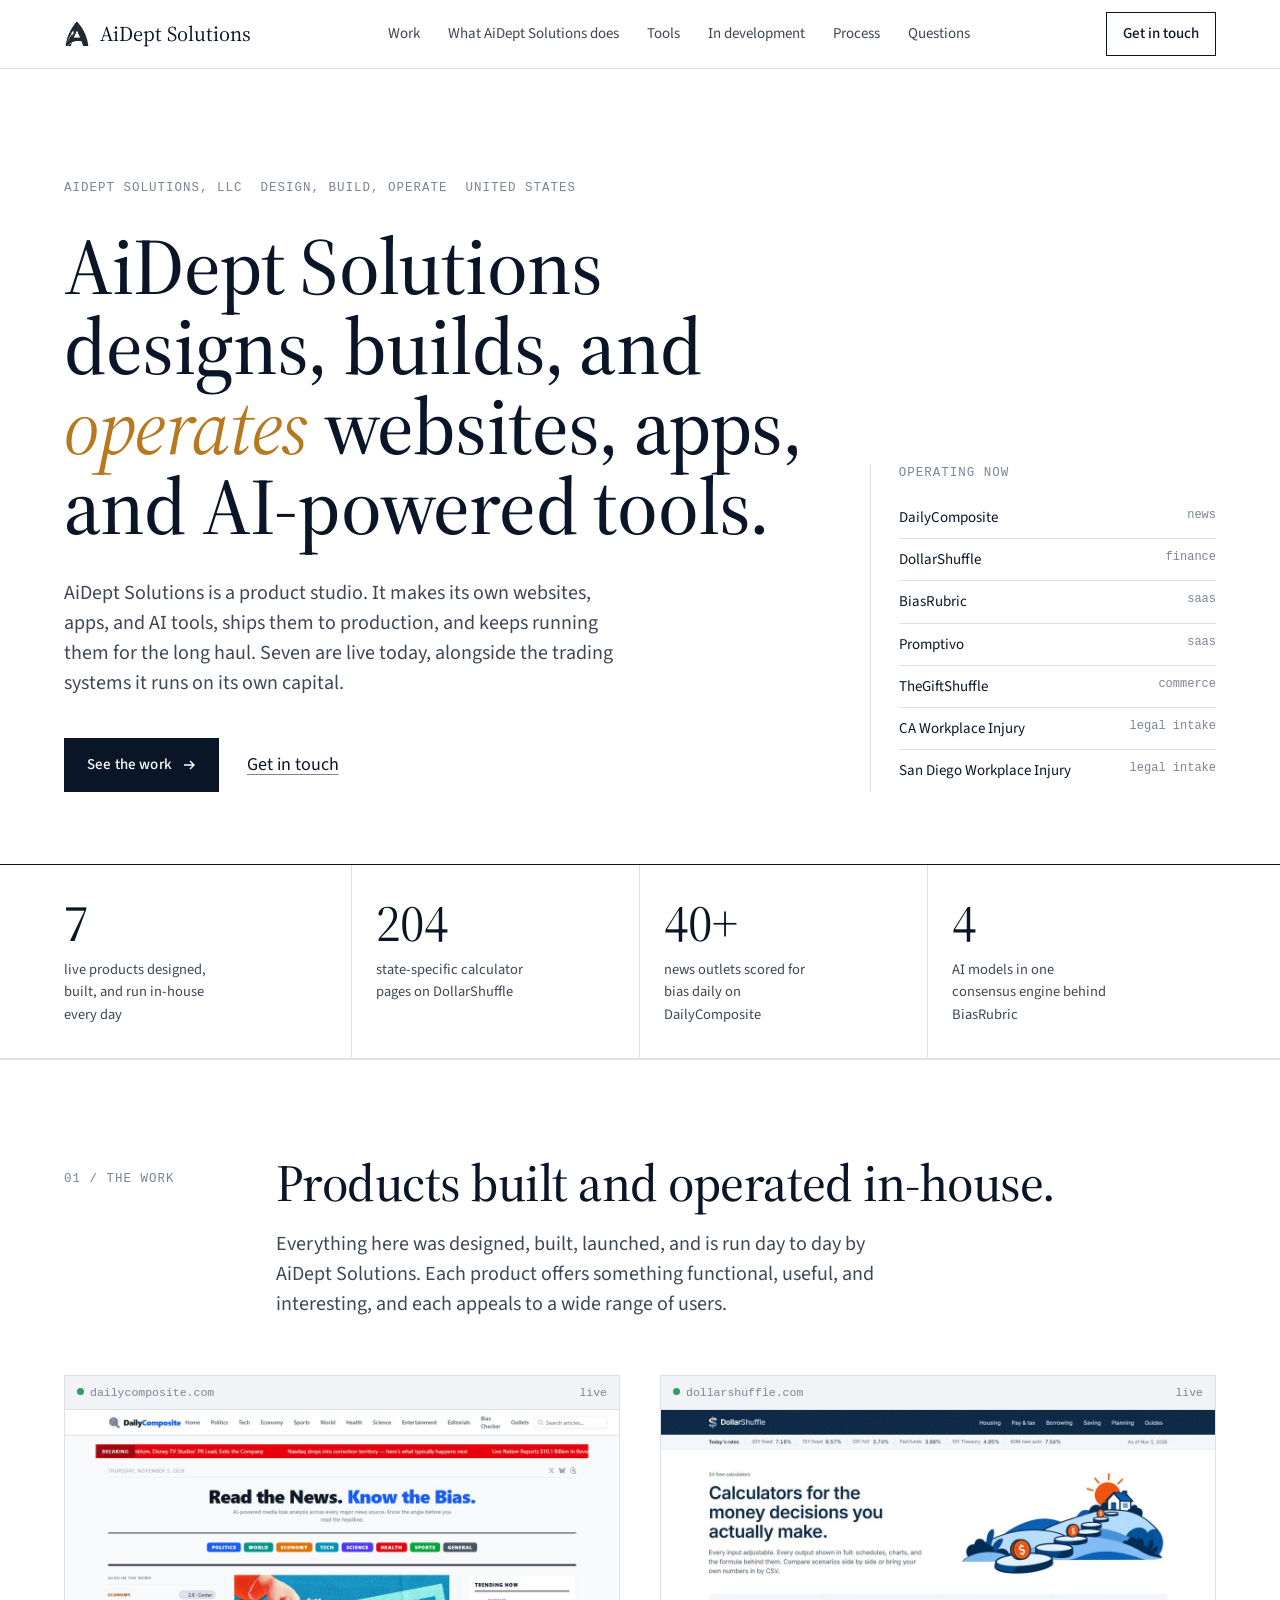
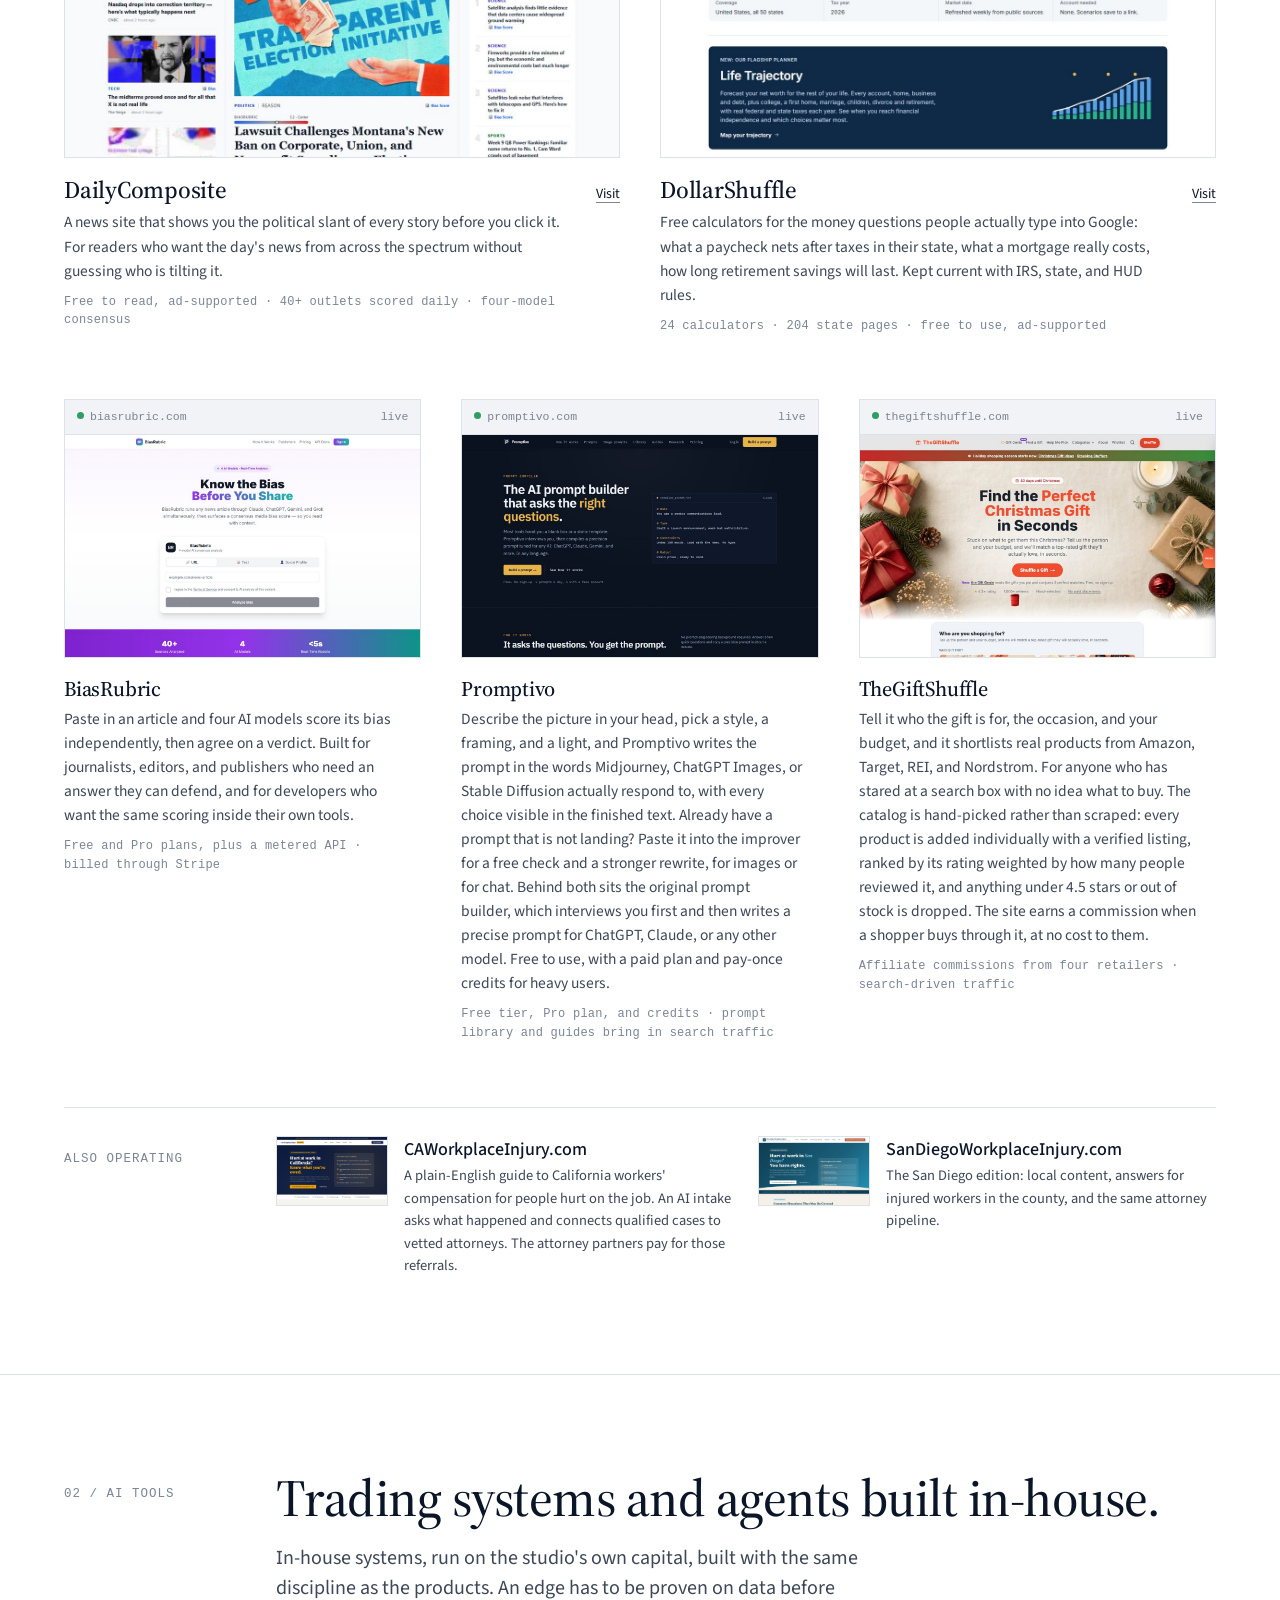
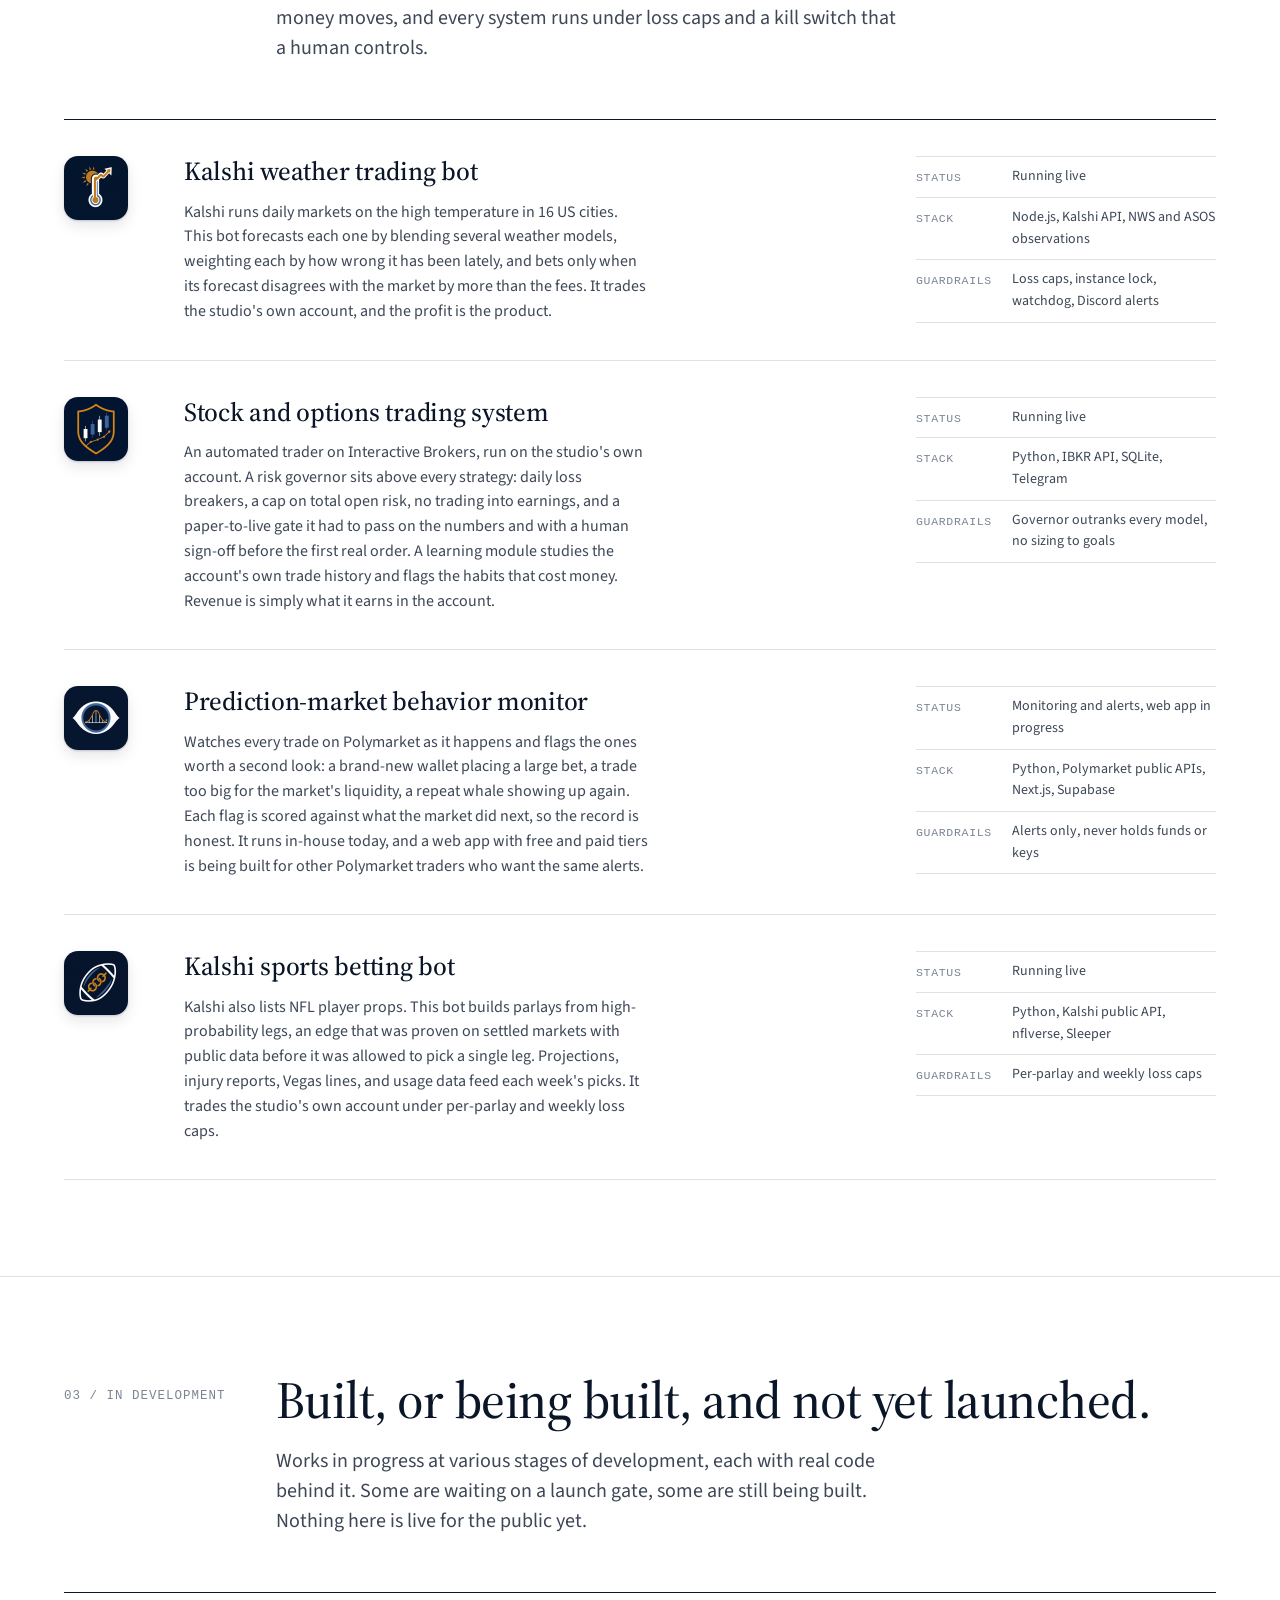
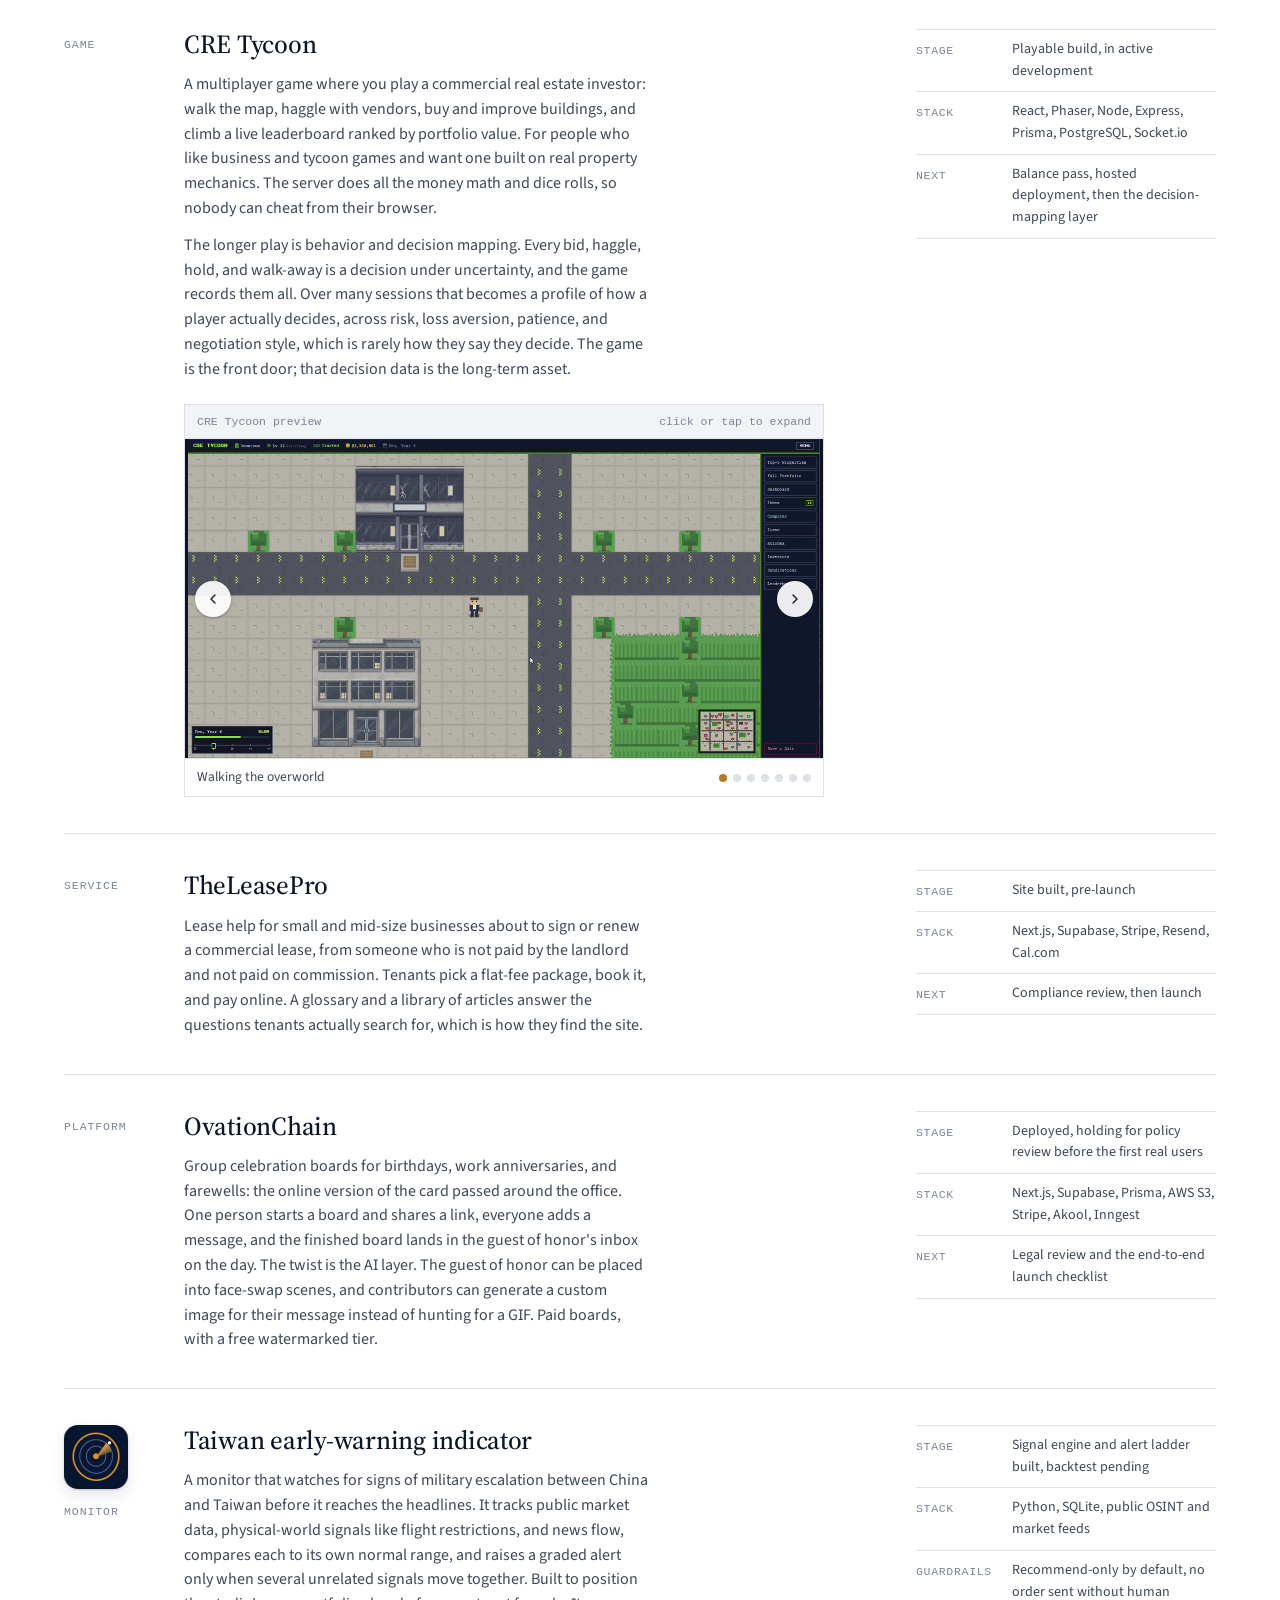
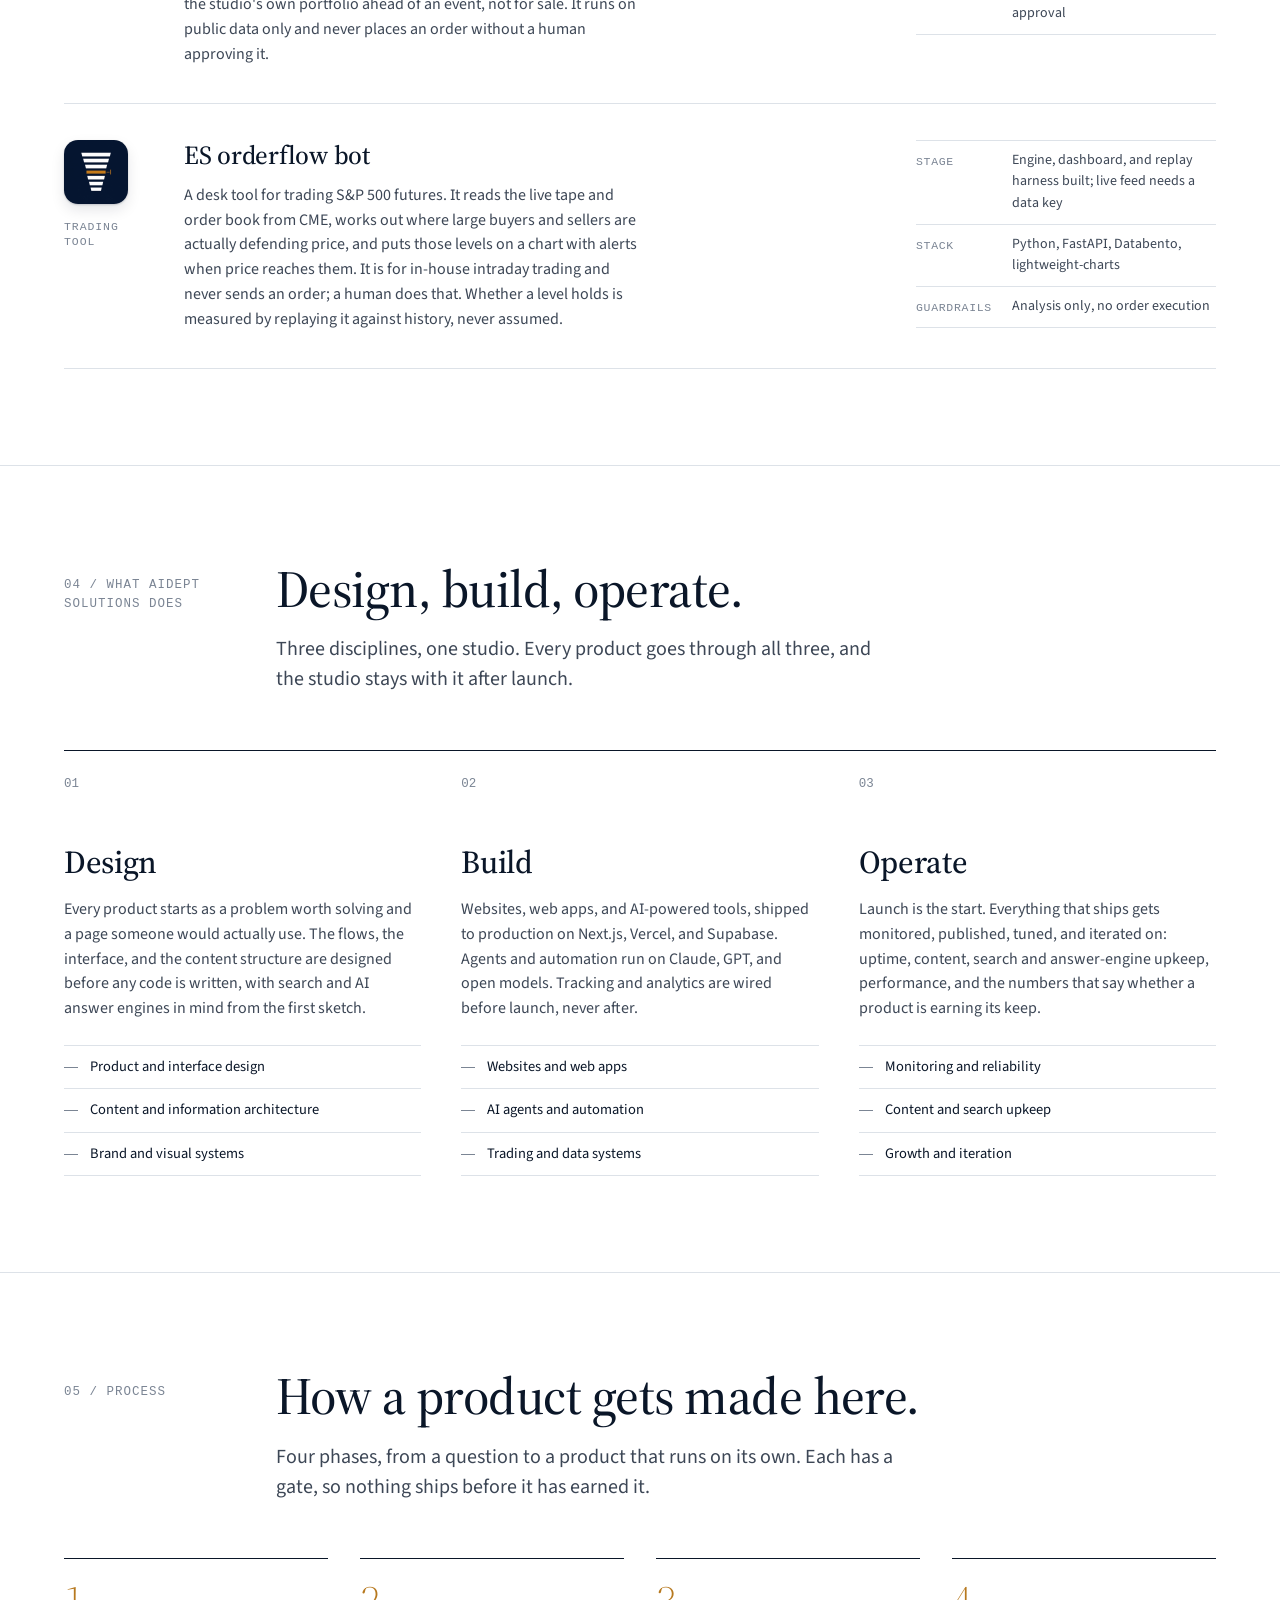
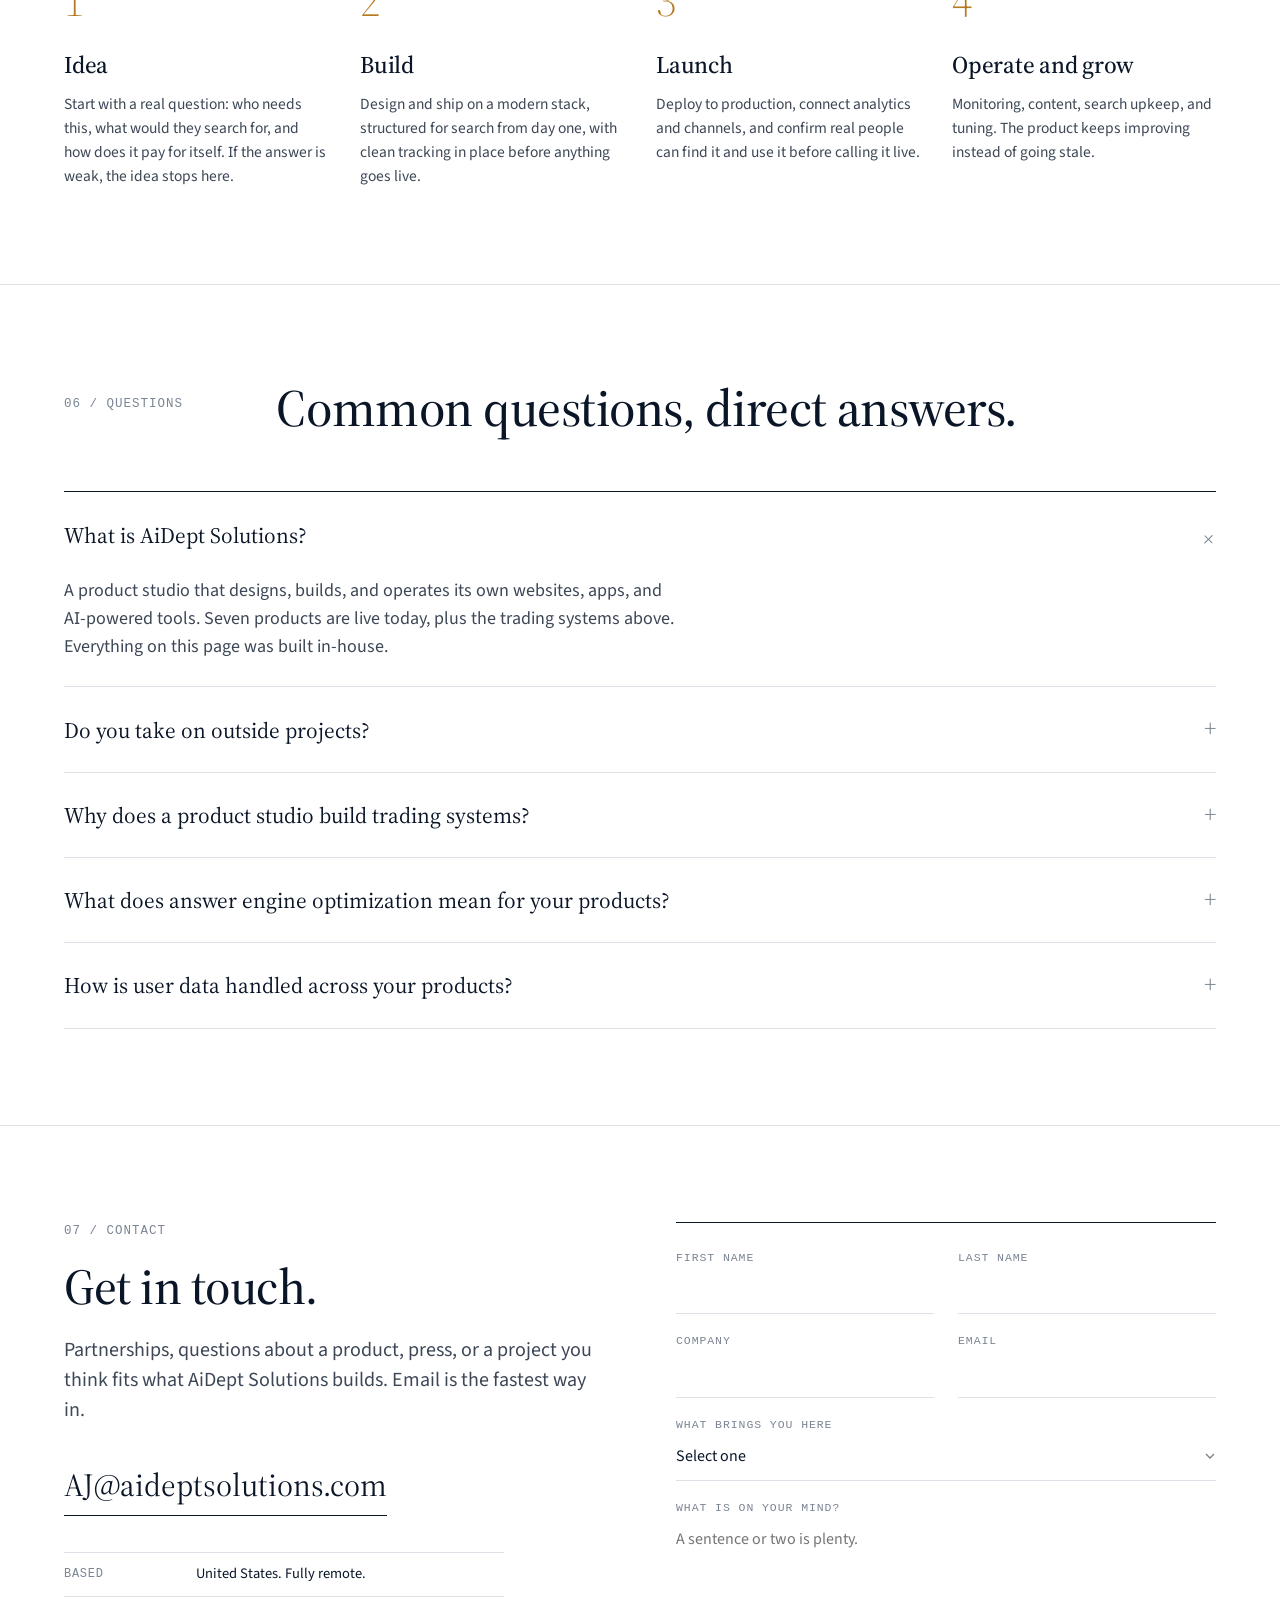
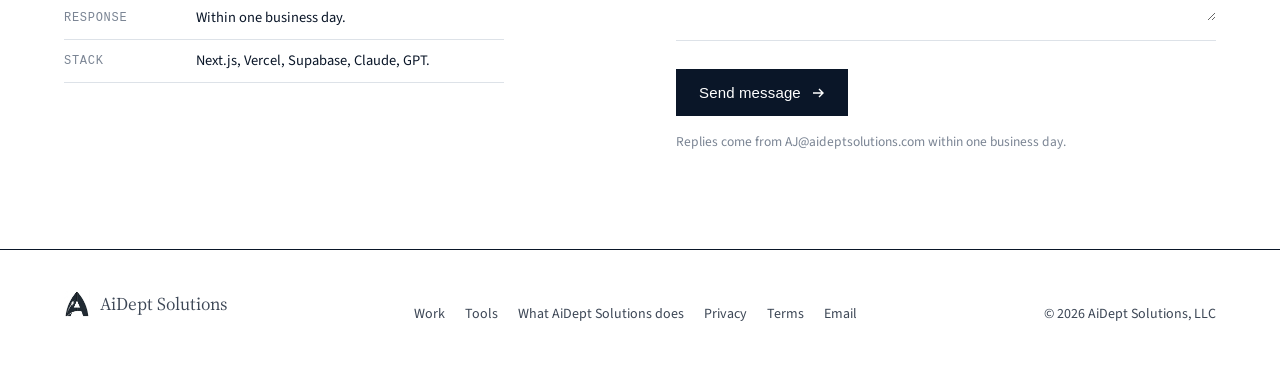
==== commit 1ee31166: "Mark the Kalshi sports betting bot as running live Co-Authored-By: Claude Fable 5.1 <noreply@anthrop" ====
--- a/index.html
+++ b/index.html
@@ -572,10 +572,10 @@
         <div class="row-n"><span class="app-icon"><img src="logos/kalshi-sports-bot.png" width="64" height="64" alt="Kalshi sports betting bot logo" loading="lazy"></span></div>
         <div class="row-body">
           <h3>Kalshi sports betting bot</h3>
-          <p>Kalshi also lists NFL player props. This bot is looking for a durable edge in parlays built from high-probability legs. It is still in research: before it picks a single leg or places a paper trade, the edge has to show up in settled markets using public data. If it does, it trades the studio's own account under per-parlay and weekly loss caps.</p>
+          <p>Kalshi also lists NFL player props. This bot builds parlays from high-probability legs, an edge that was proven on settled markets with public data before it was allowed to pick a single leg. Projections, injury reports, Vegas lines, and usage data feed each week's picks. It trades the studio's own account under per-parlay and weekly loss caps.</p>
         </div>
         <ul class="row-facts">
-          <li><span>Status</span>Research phase, proving the edge</li>
+          <li><span>Status</span>Running live</li>
           <li><span>Stack</span>Python, Kalshi public API, nflverse, Sleeper</li>
           <li><span>Guardrails</span>Per-parlay and weekly loss caps</li>
         </ul>
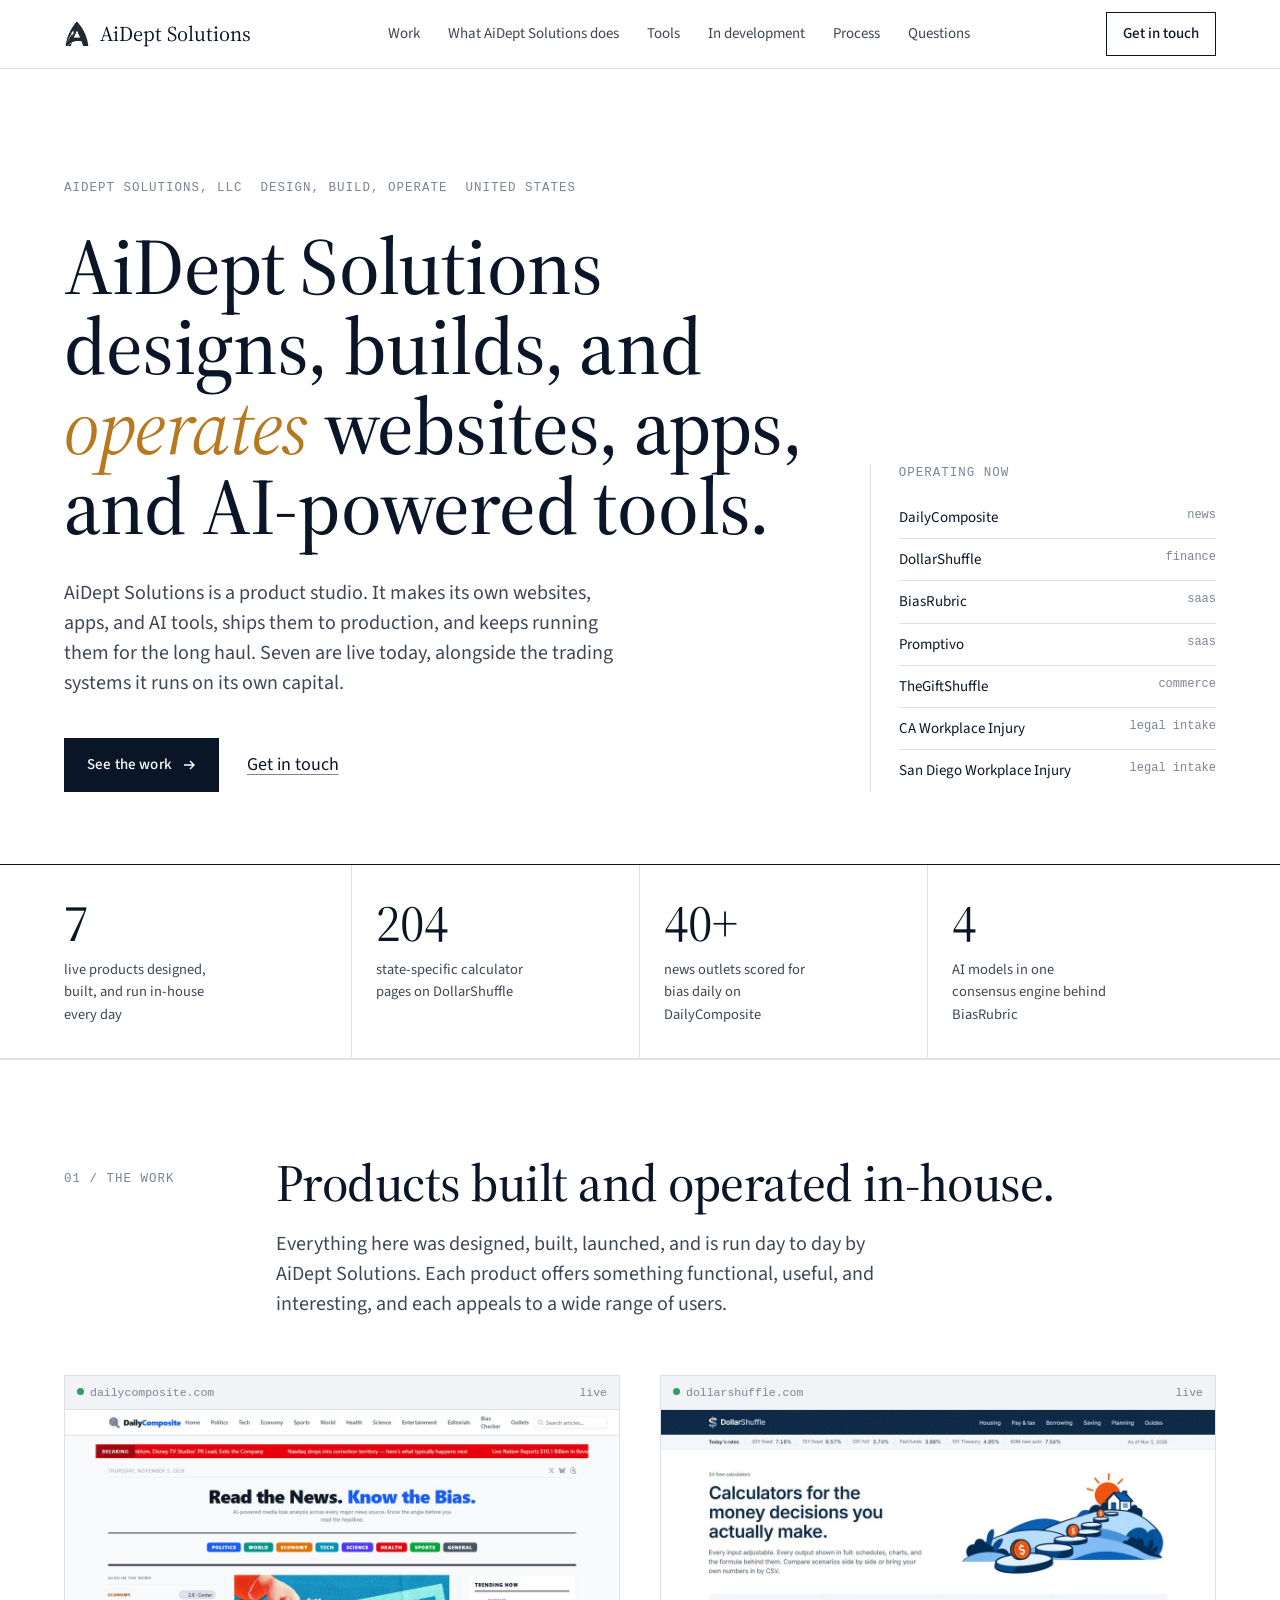
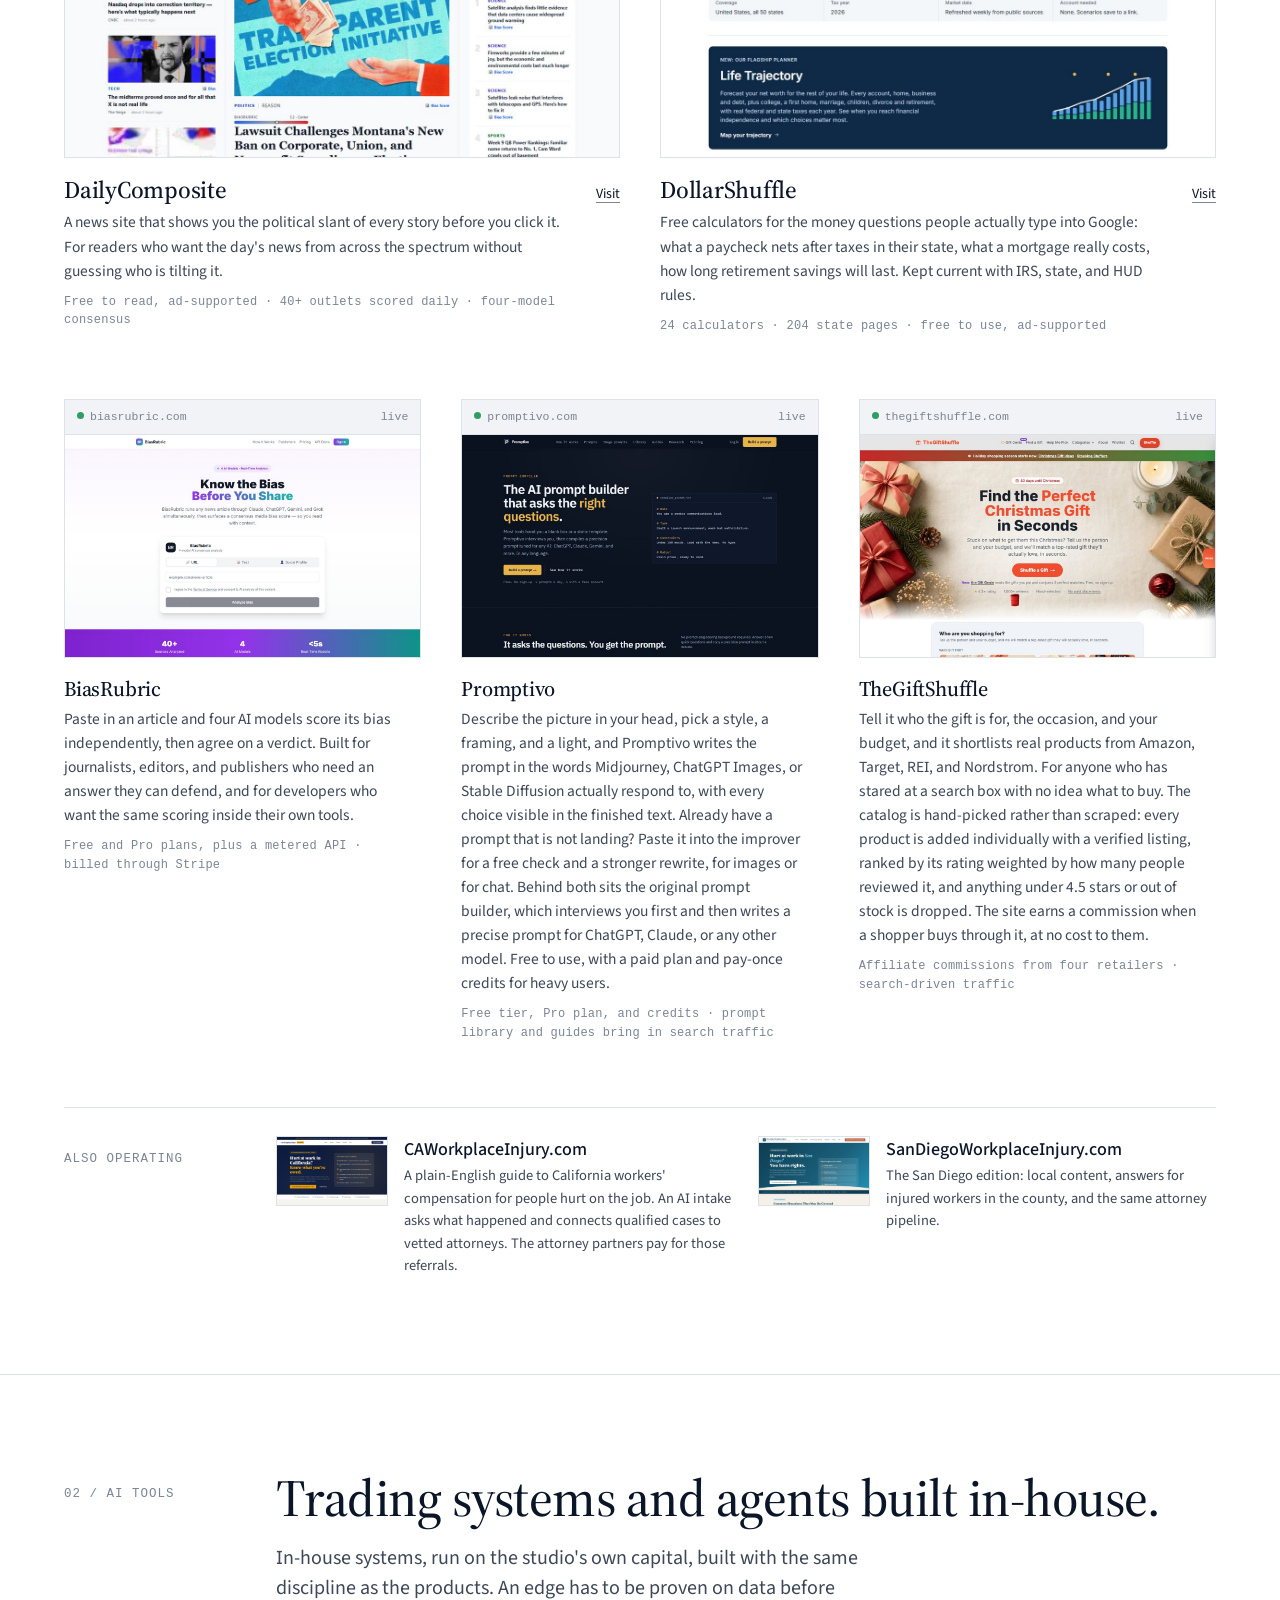
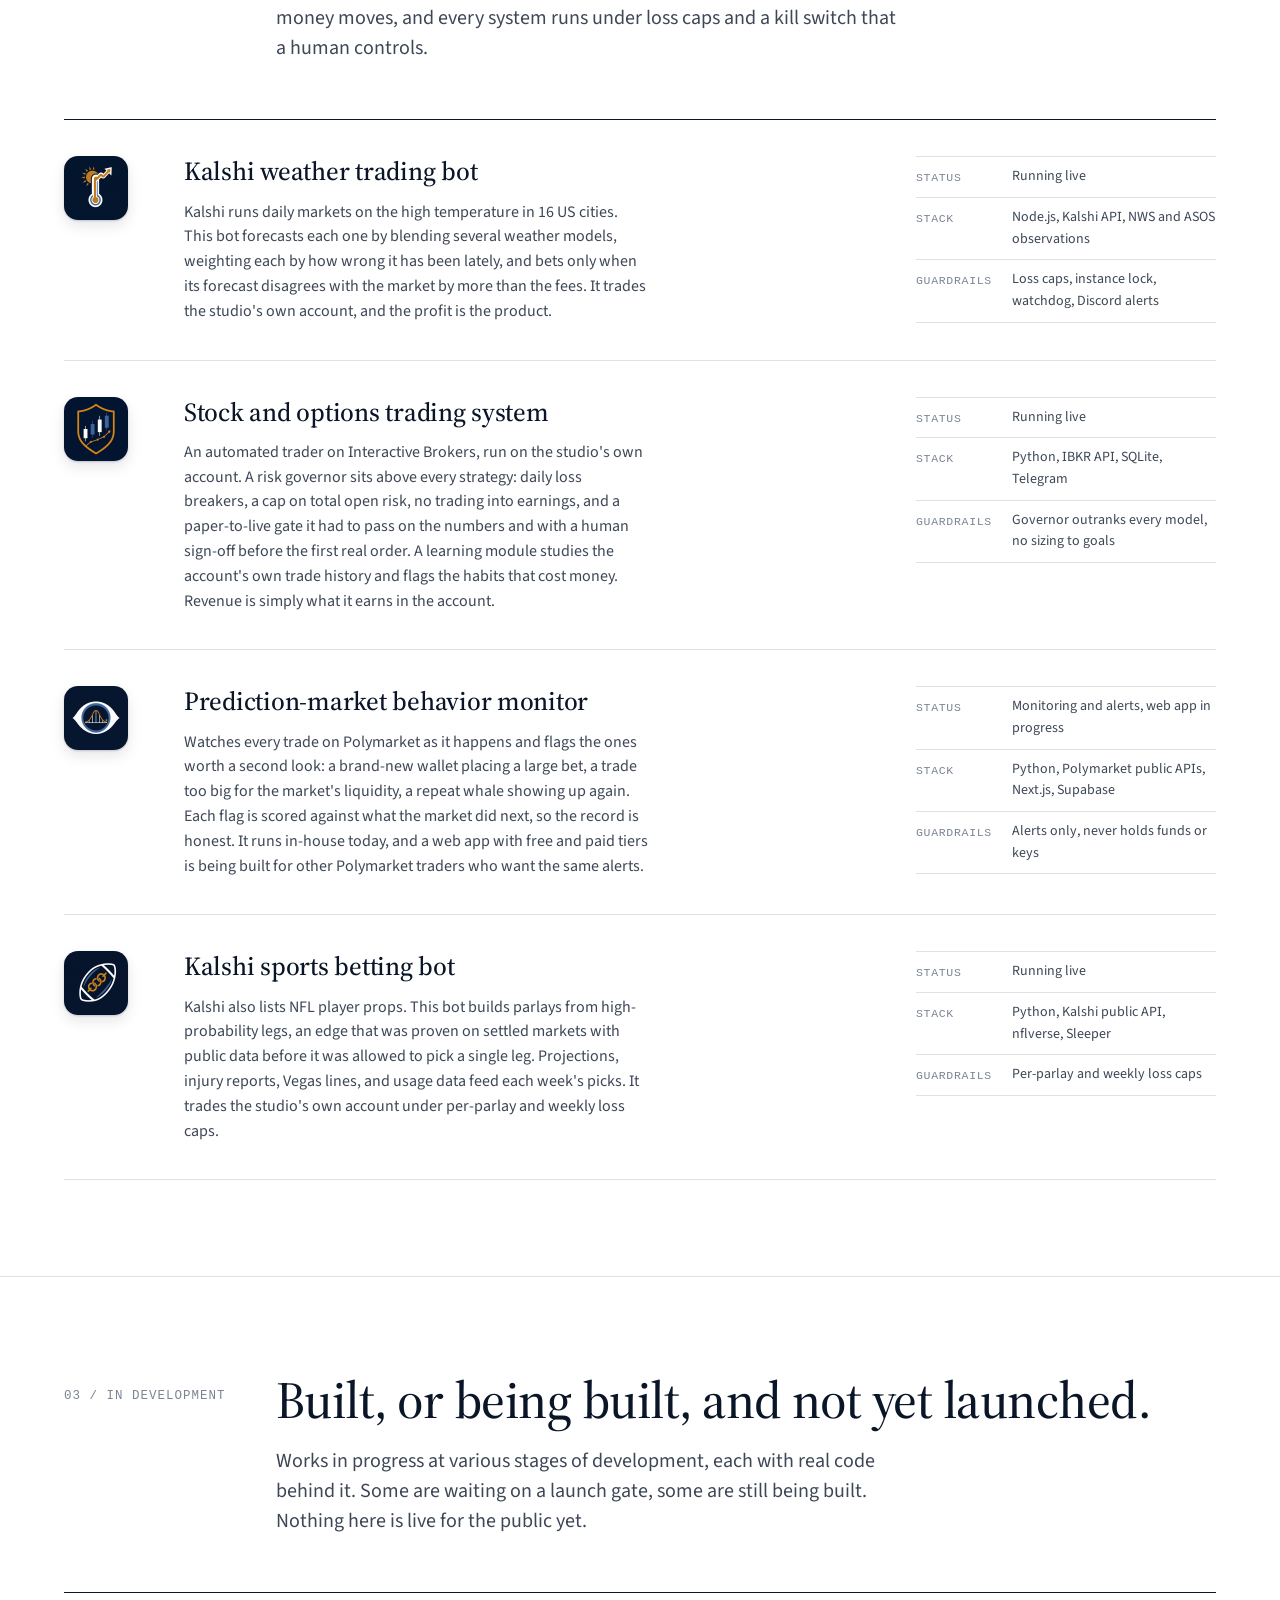
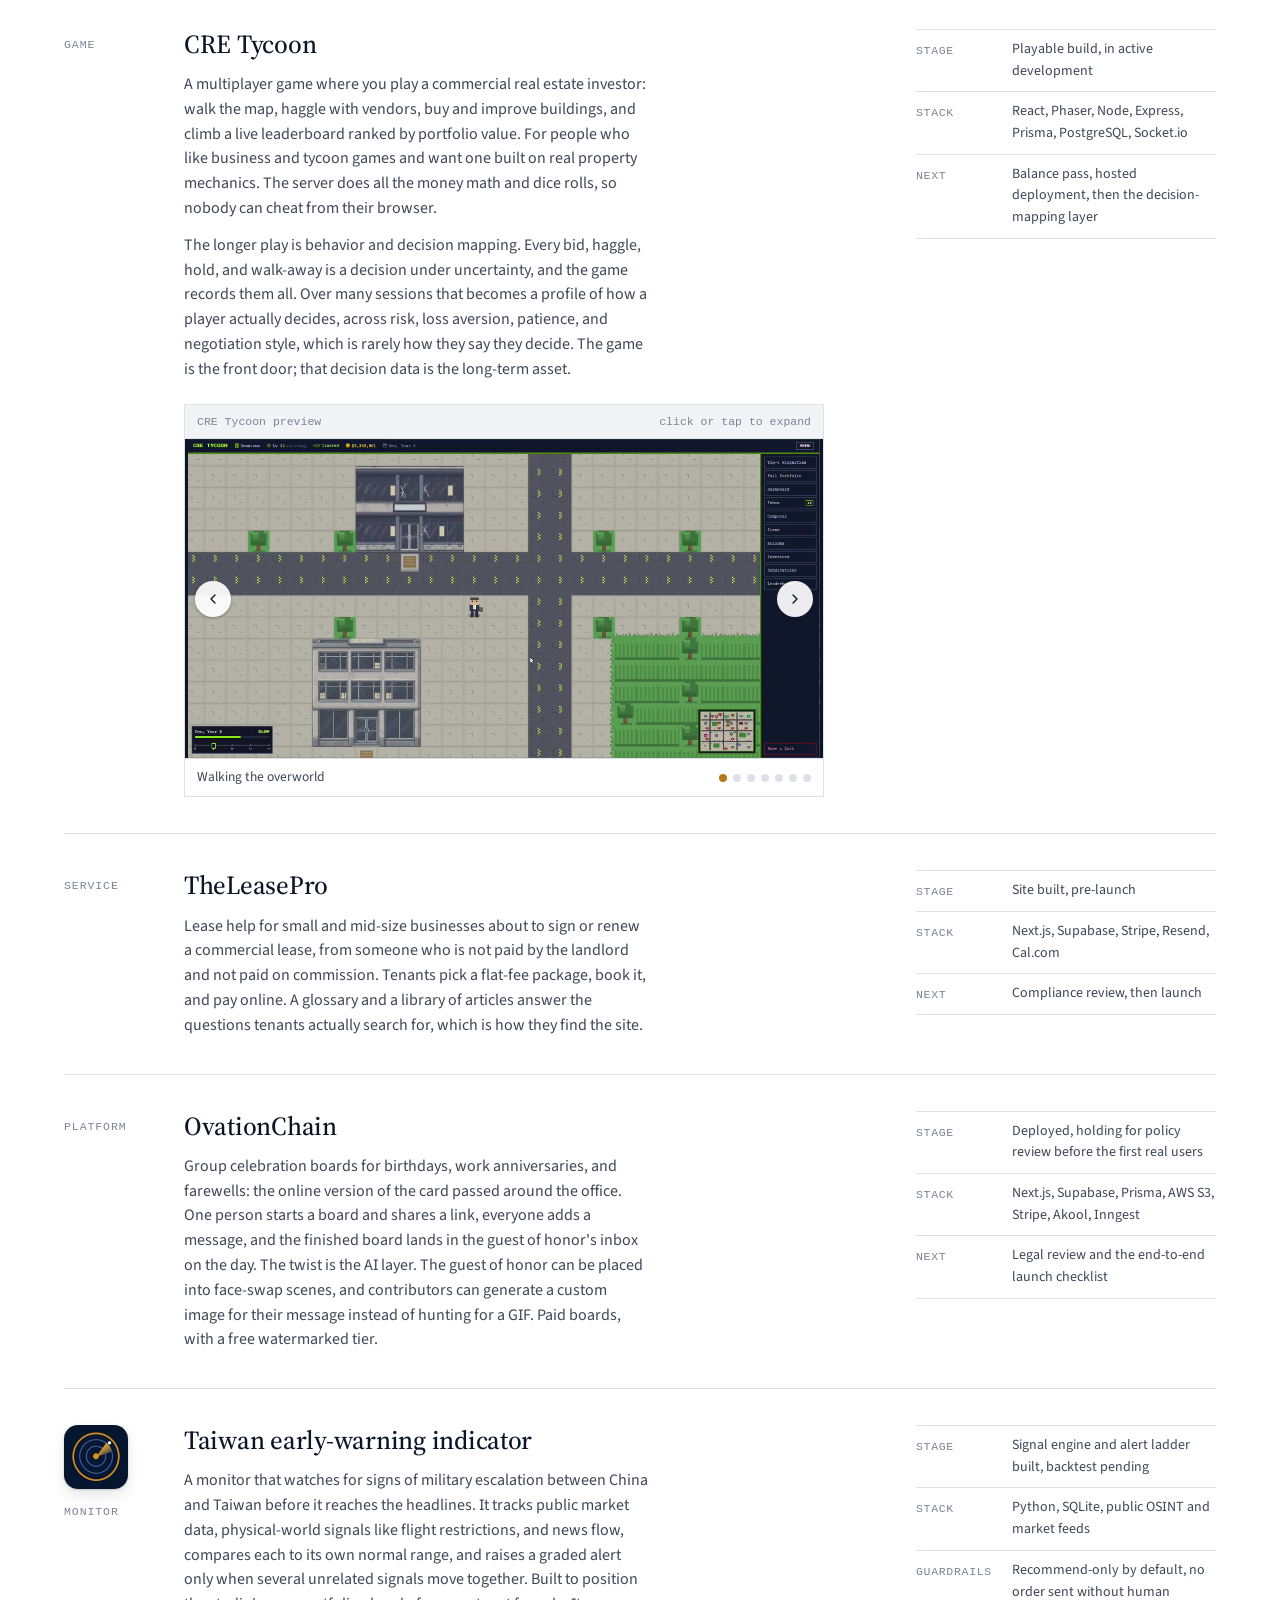
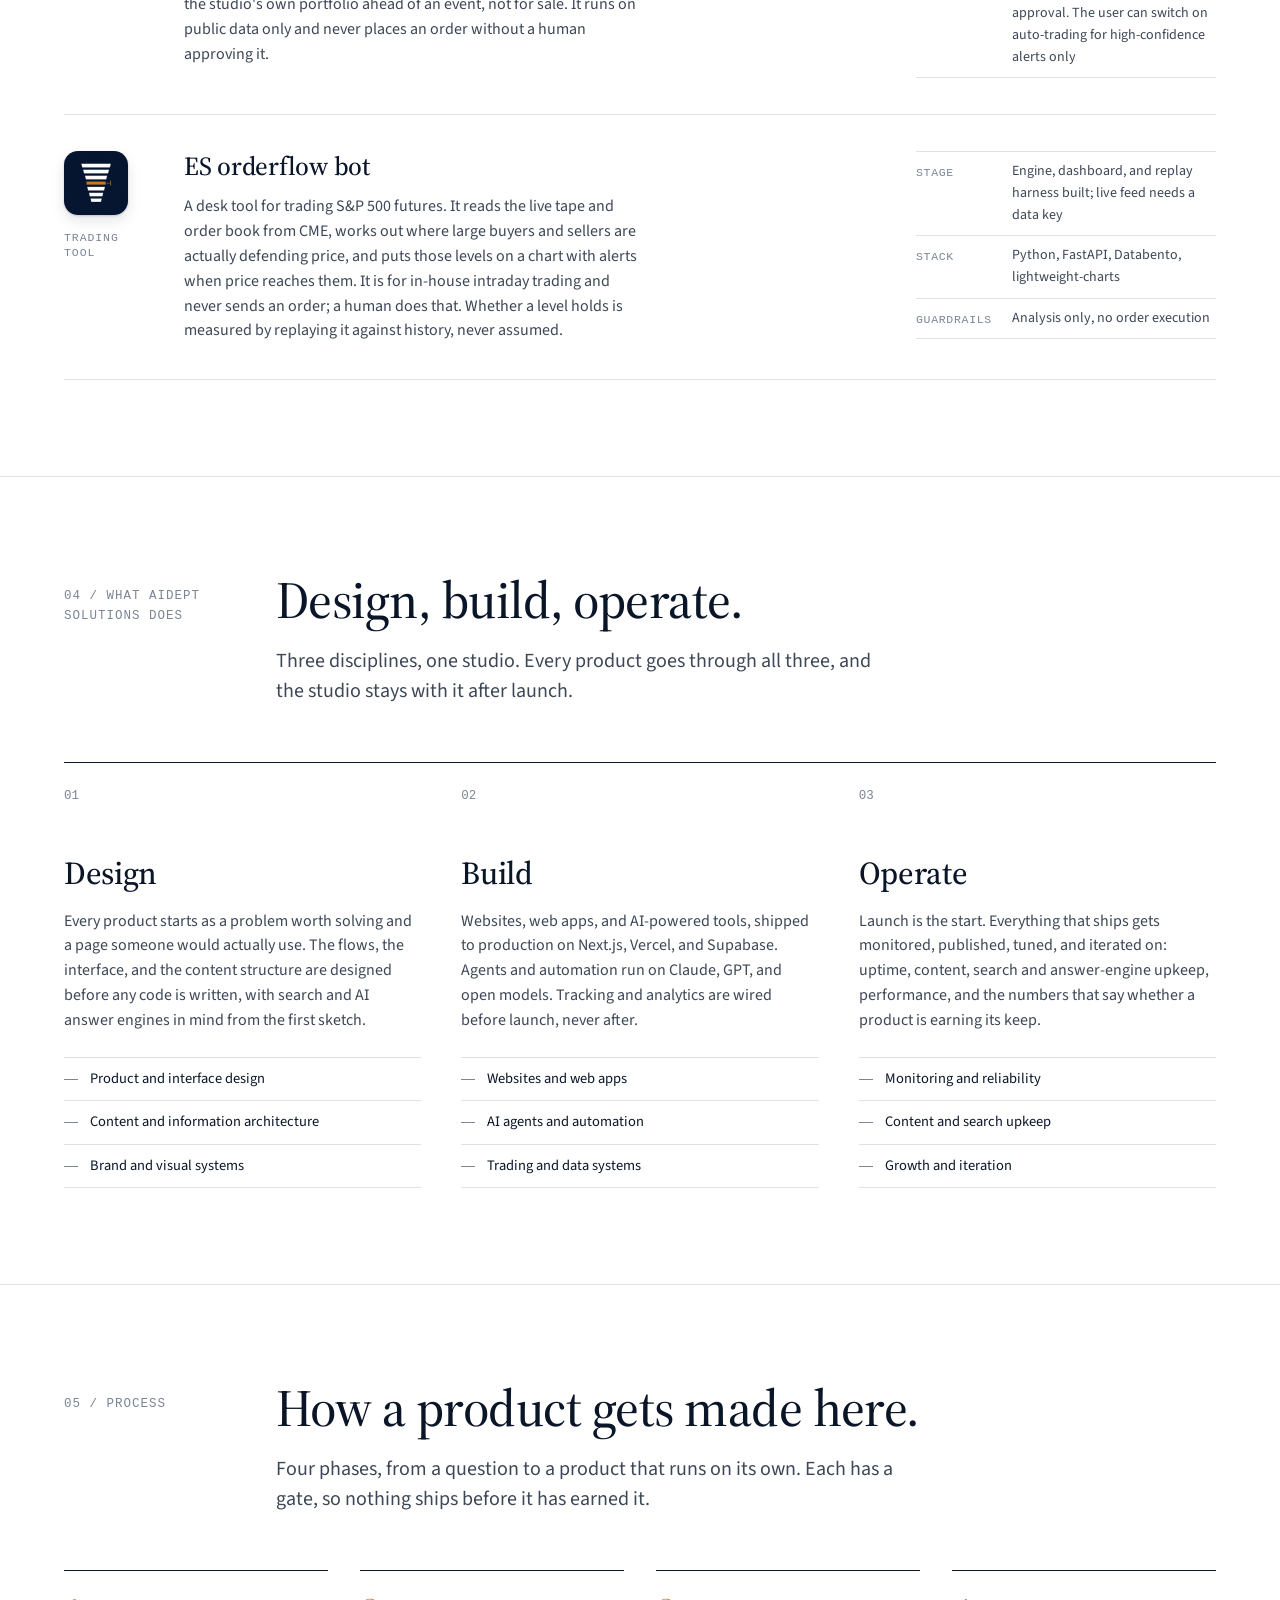
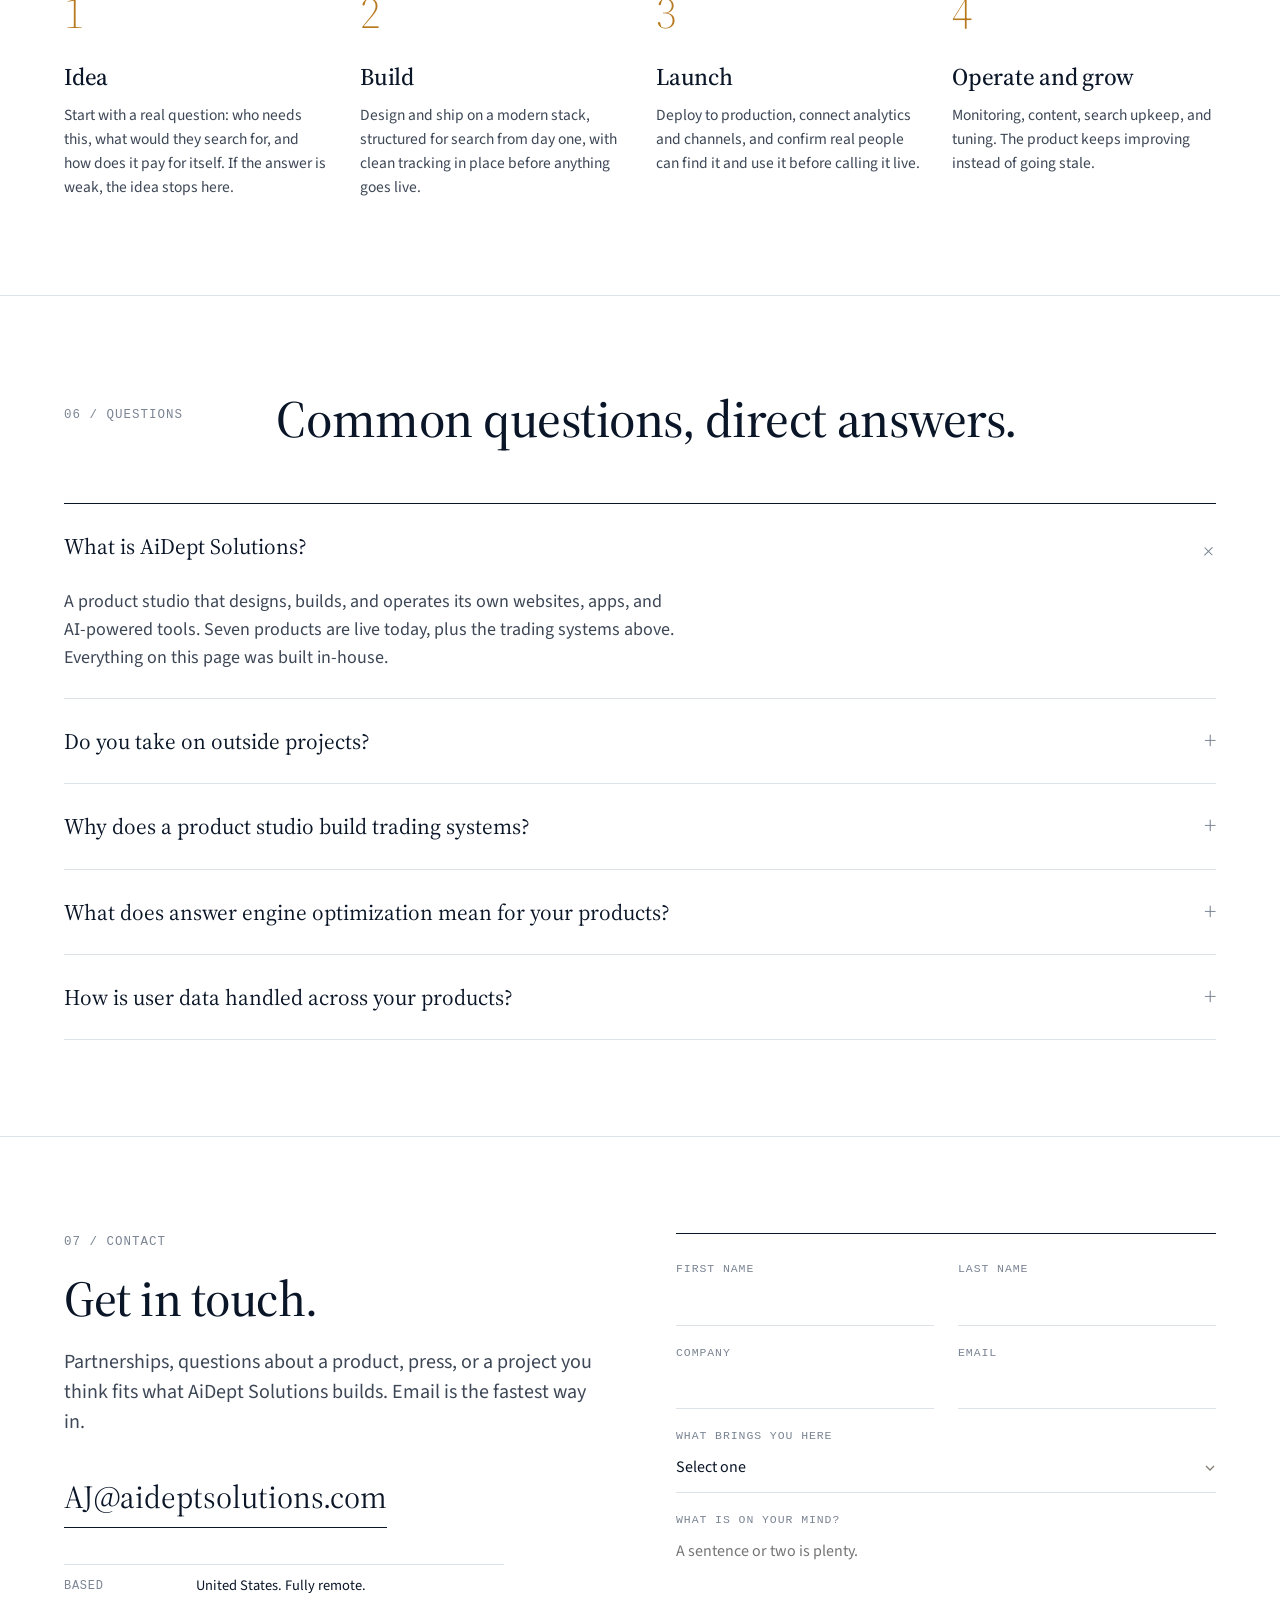
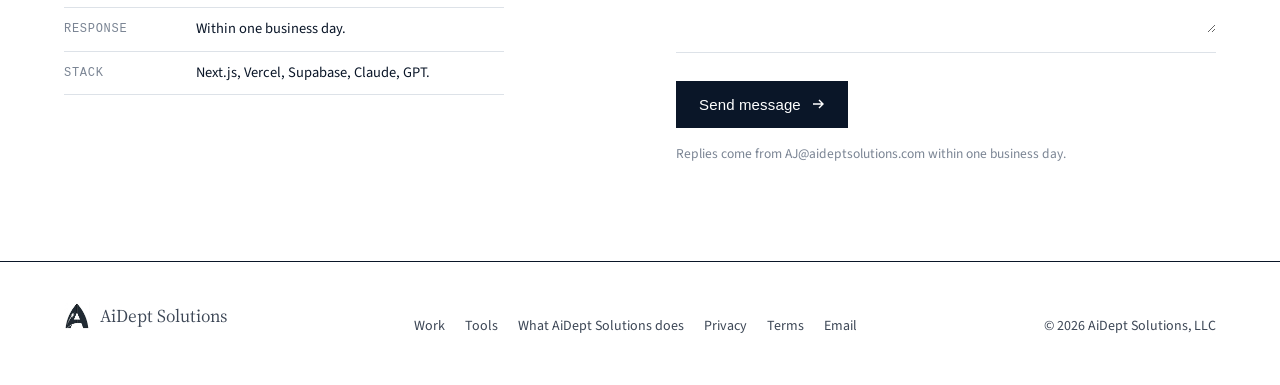
==== commit 5901a9ea: "Note the optional auto-trade toggle on the Taiwan indicator guardrails Co-Authored-By: Claude Fable " ====
--- a/index.html
+++ b/index.html
@@ -659,7 +659,7 @@
         <ul class="row-facts">
           <li><span>Stage</span>Signal engine and alert ladder built, backtest pending</li>
           <li><span>Stack</span>Python, SQLite, public OSINT and market feeds</li>
-          <li><span>Guardrails</span>Recommend-only by default, no order sent without human approval</li>
+          <li><span>Guardrails</span>Recommend-only by default, no order sent without human approval. The user can switch on auto-trading for high-confidence alerts only</li>
         </ul>
       </article>
       <article class="row">
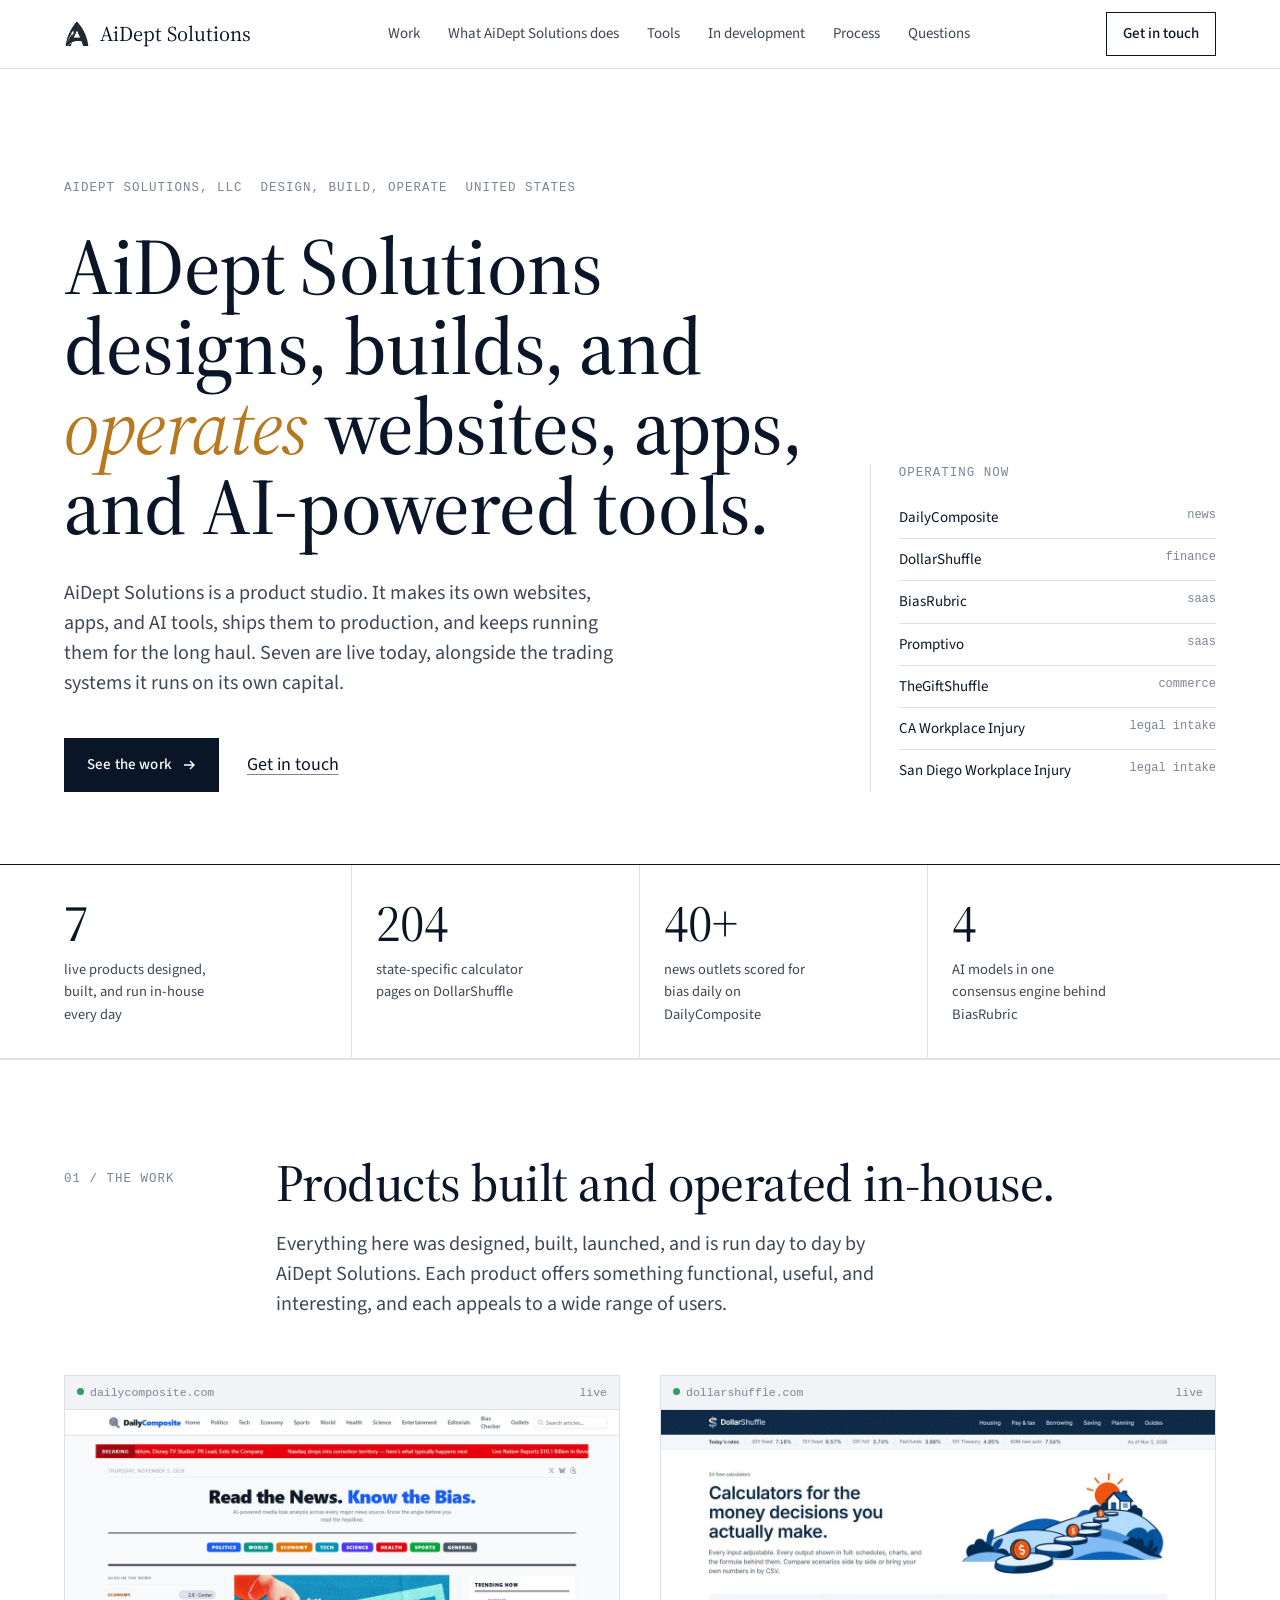
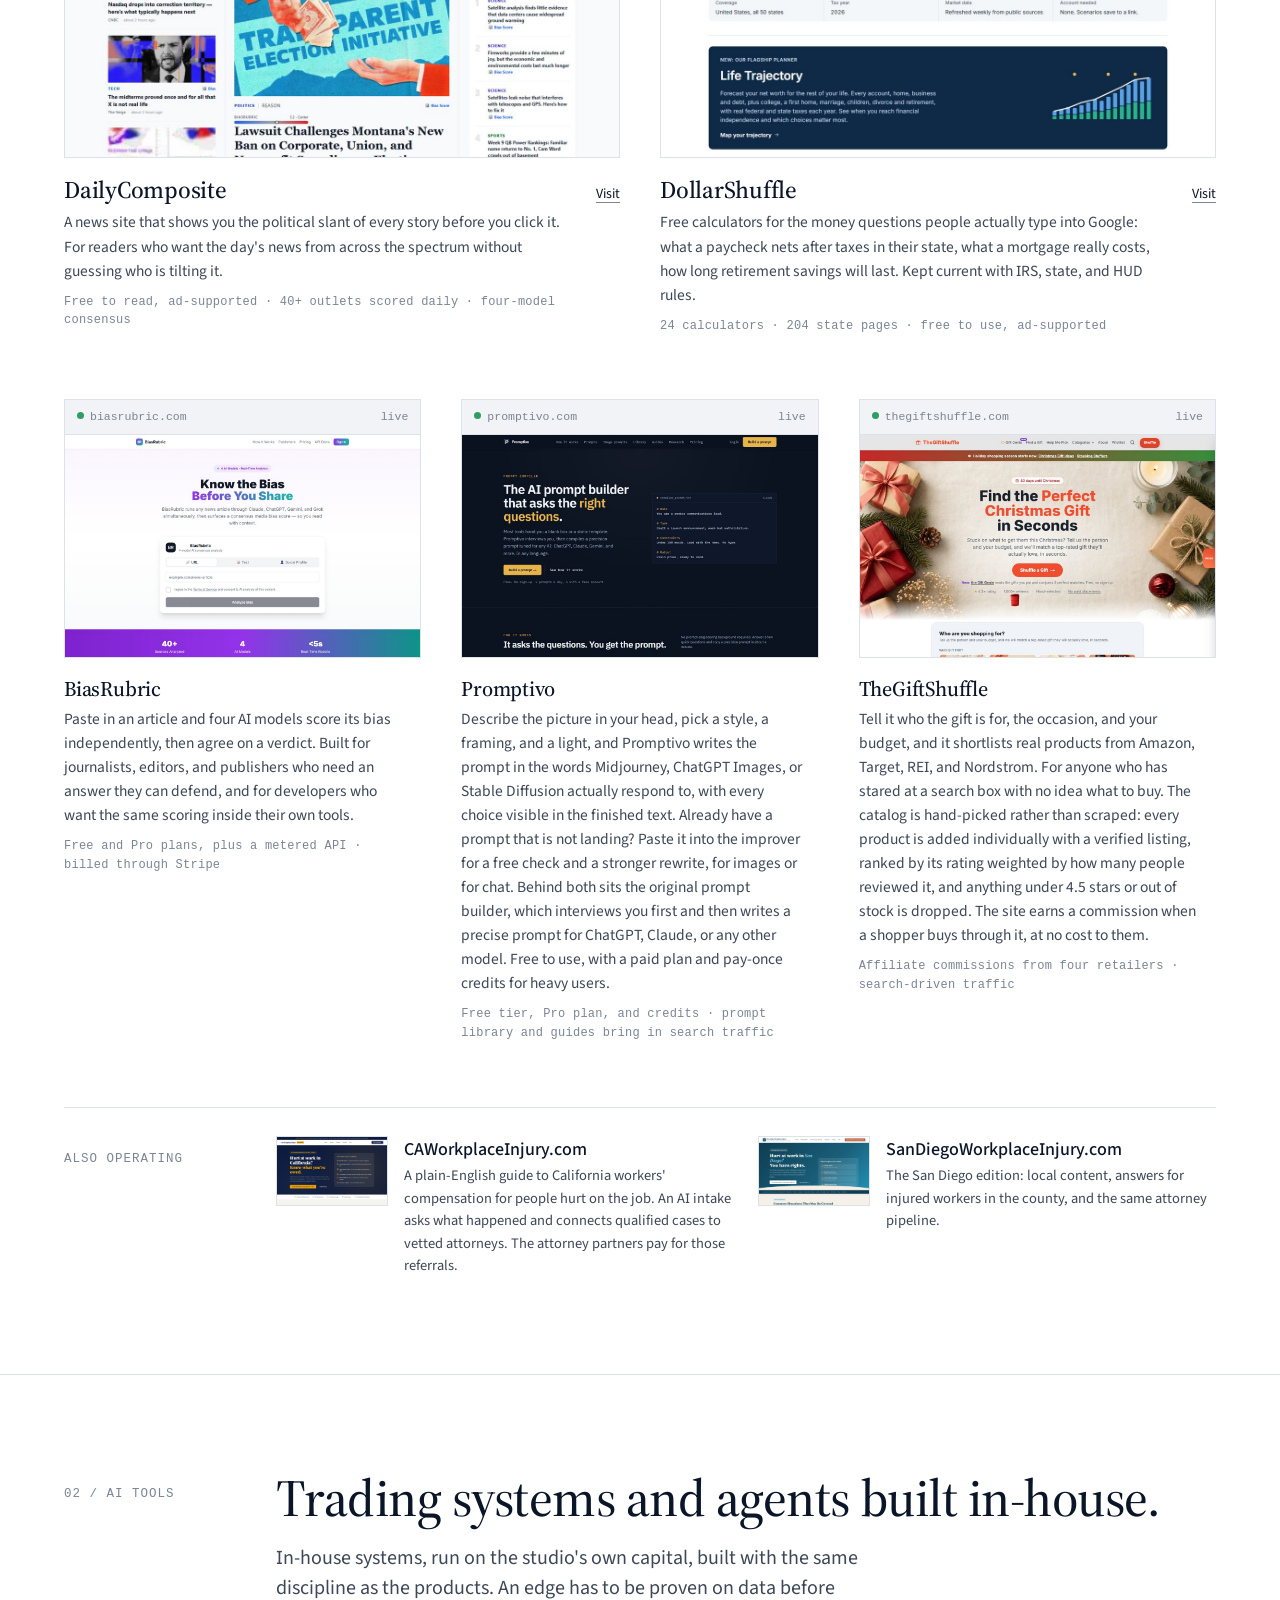
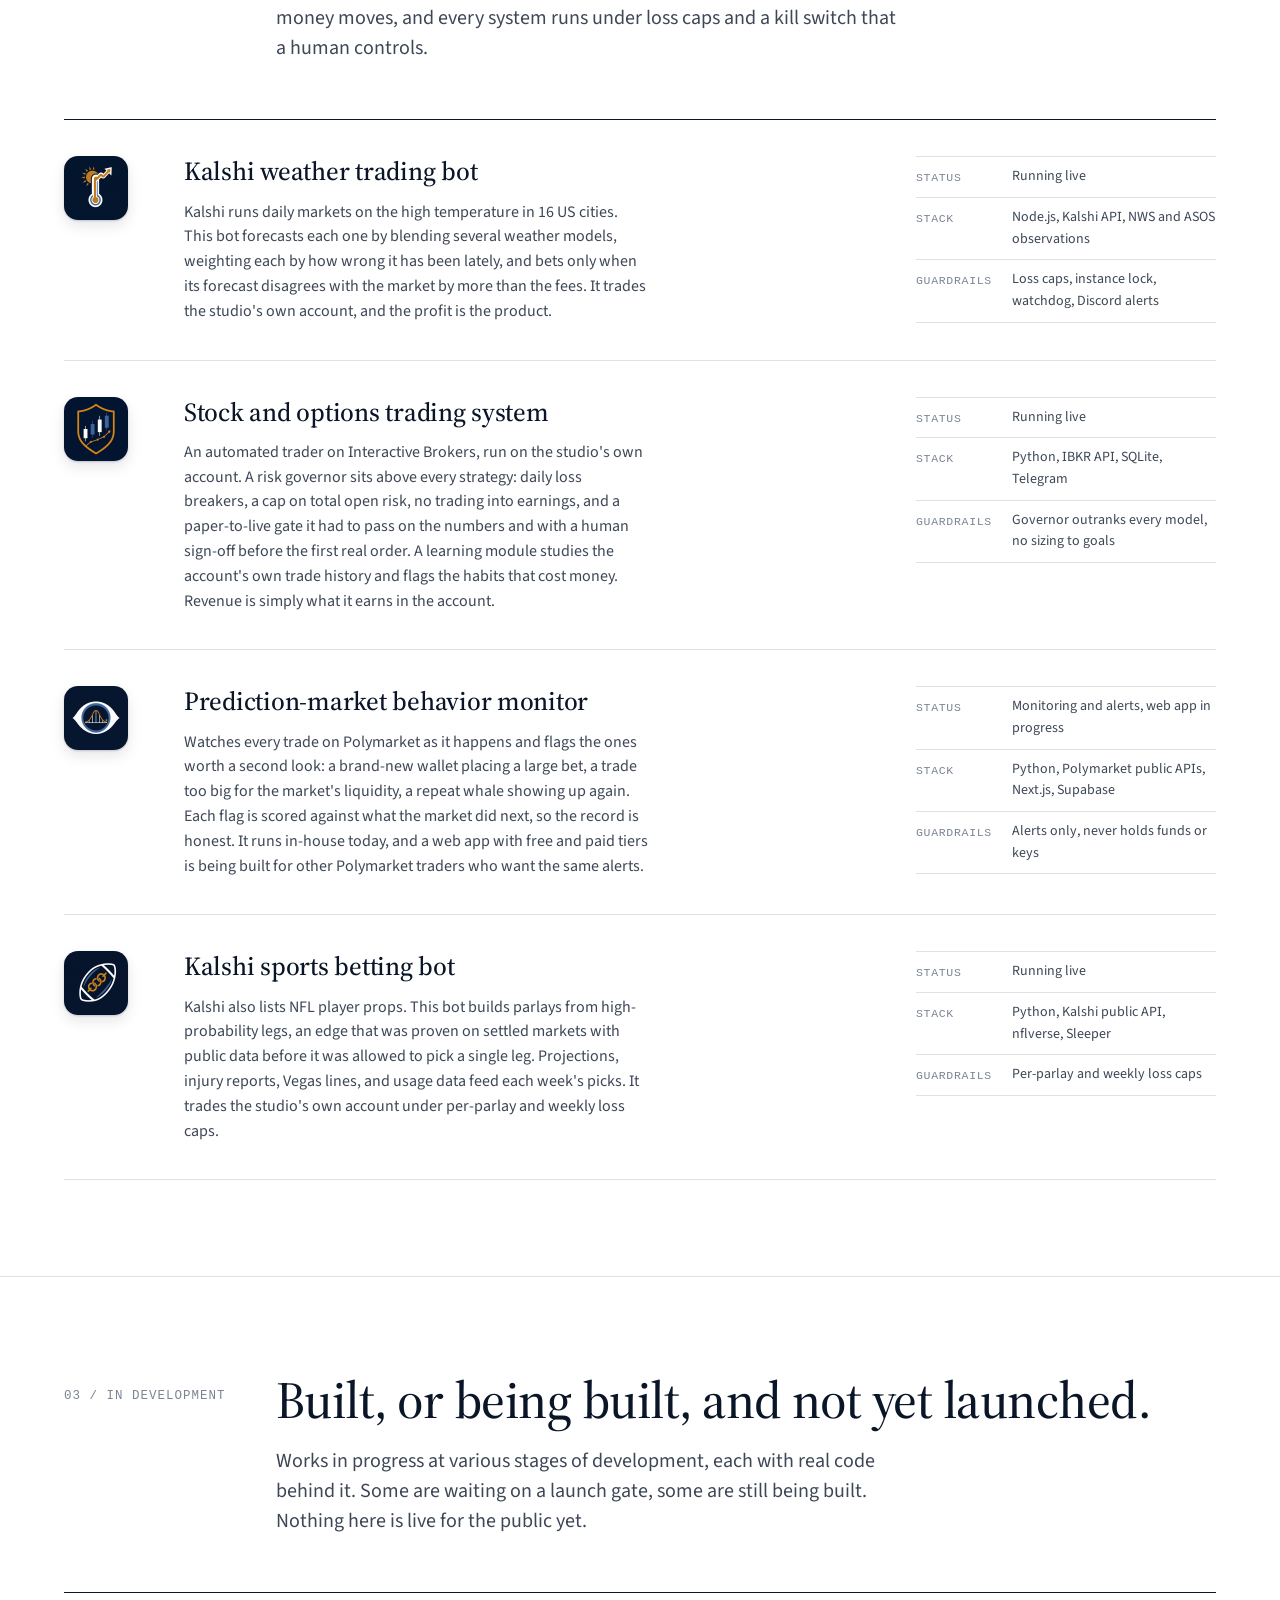
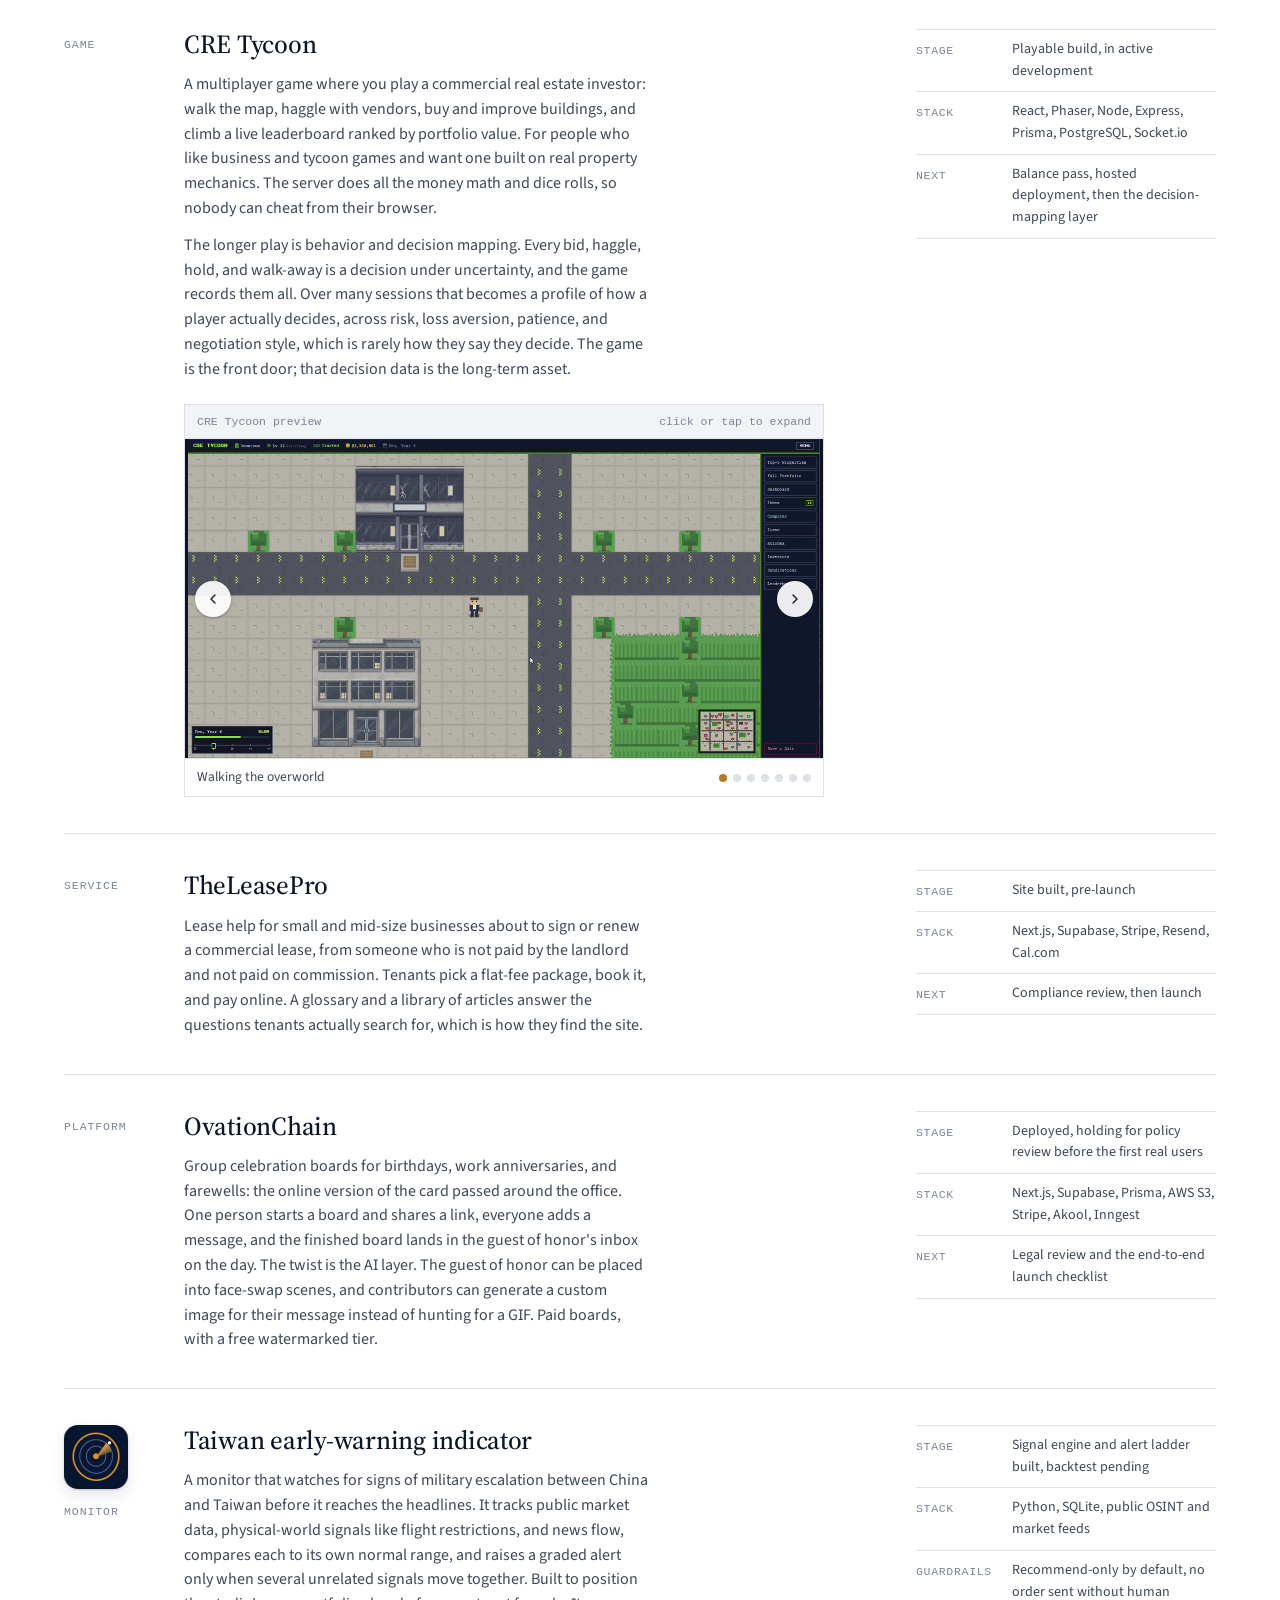
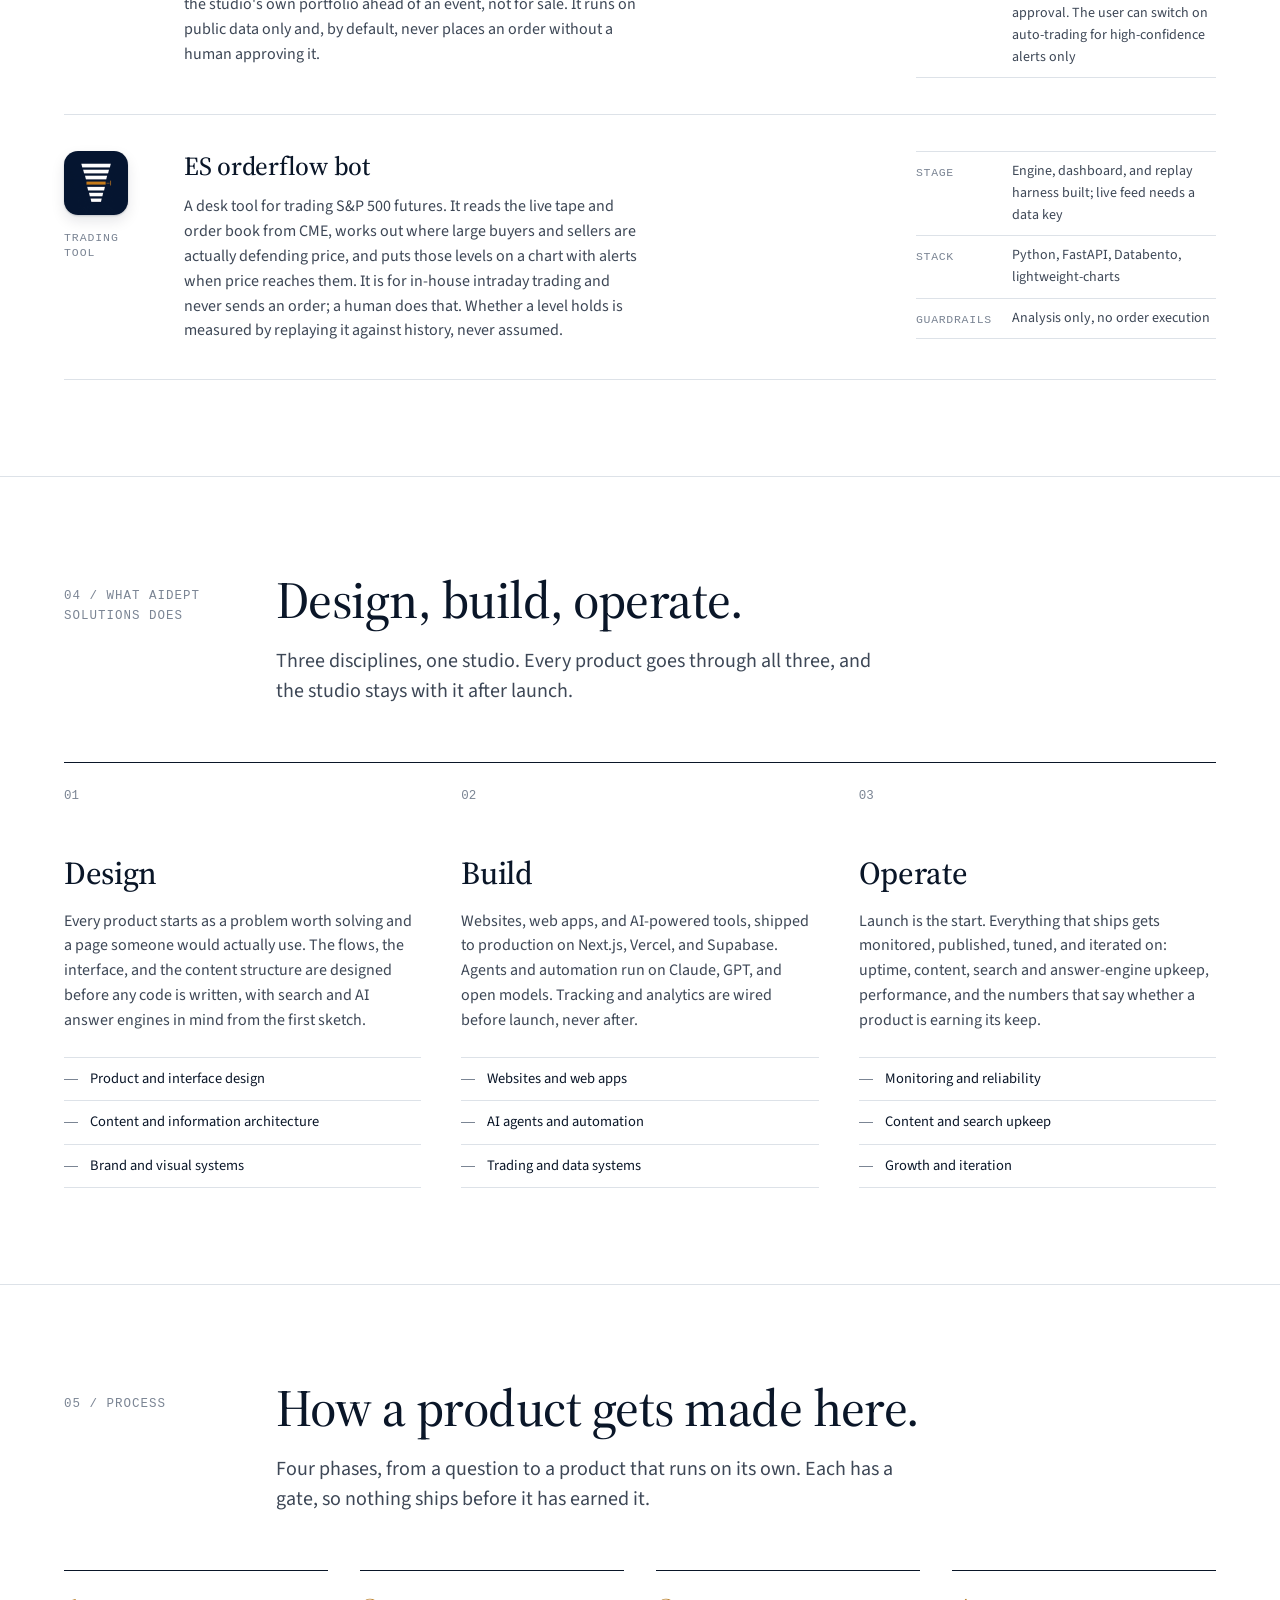
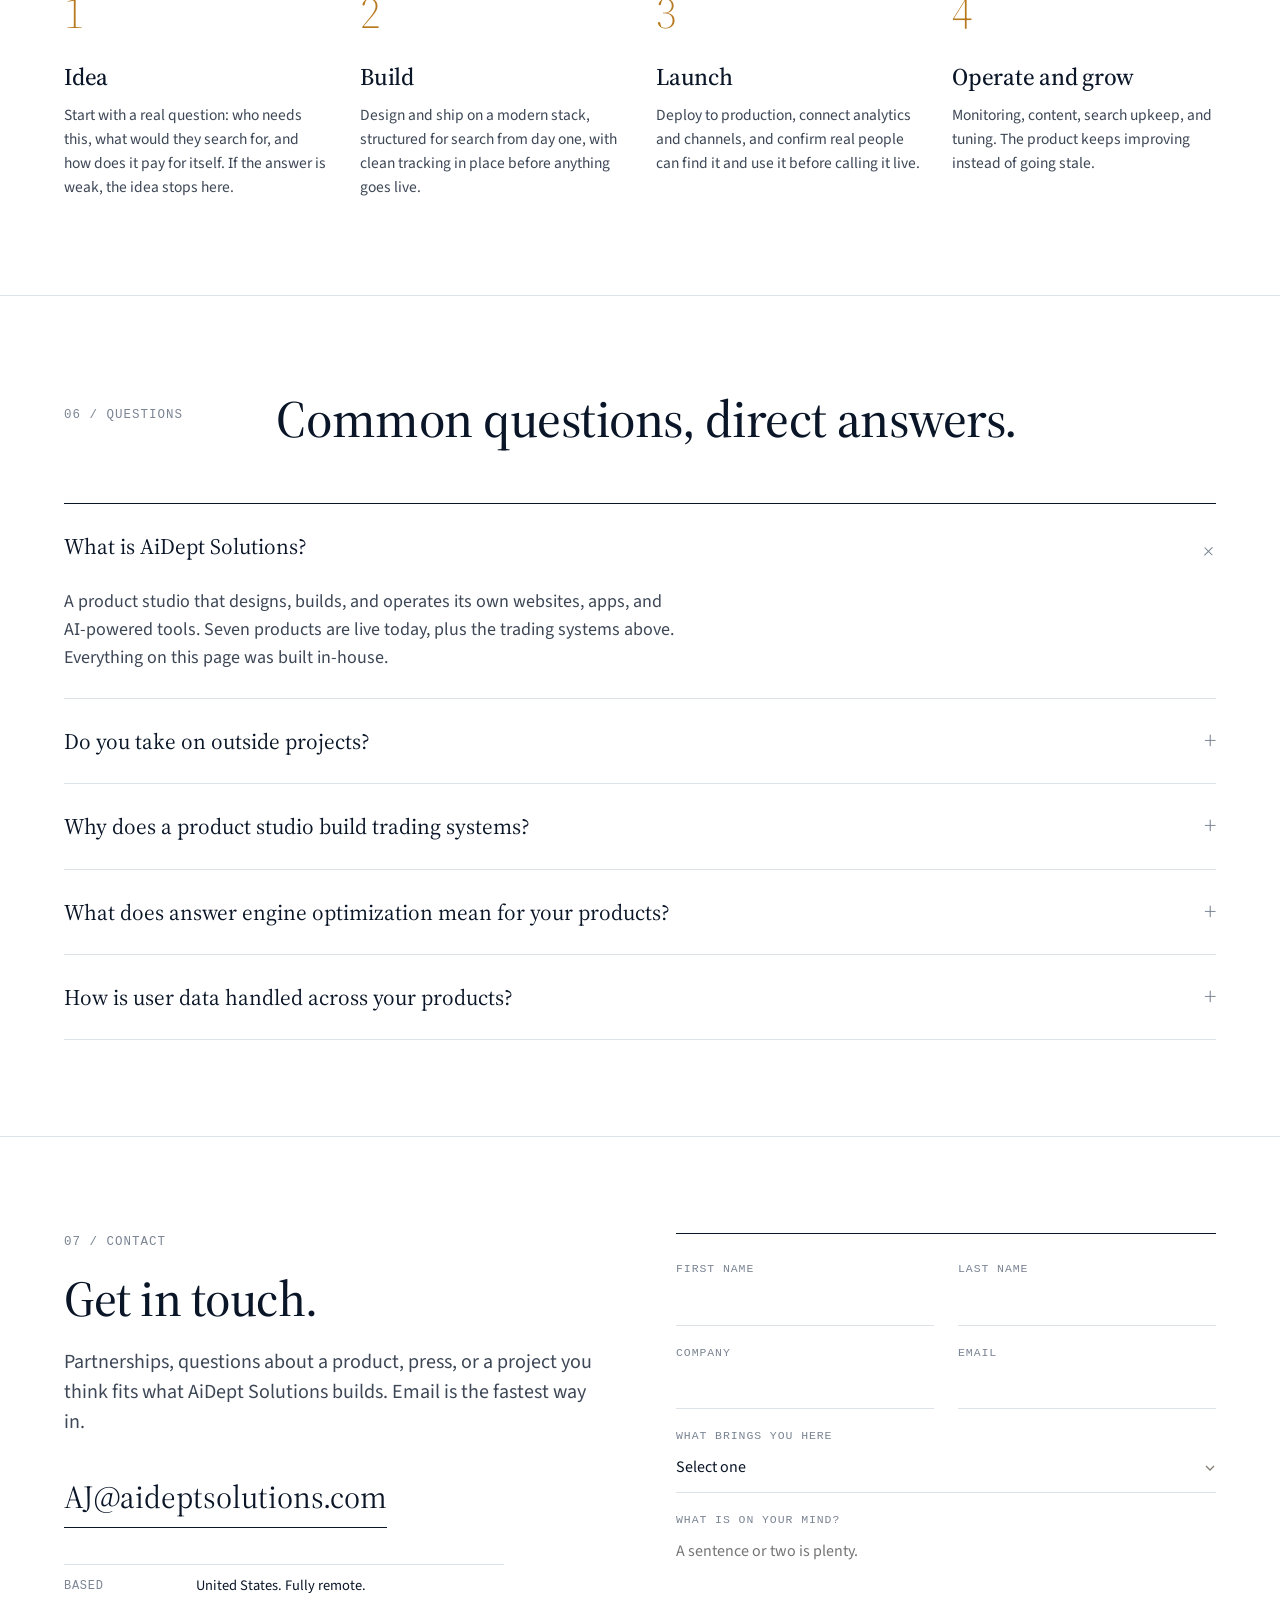
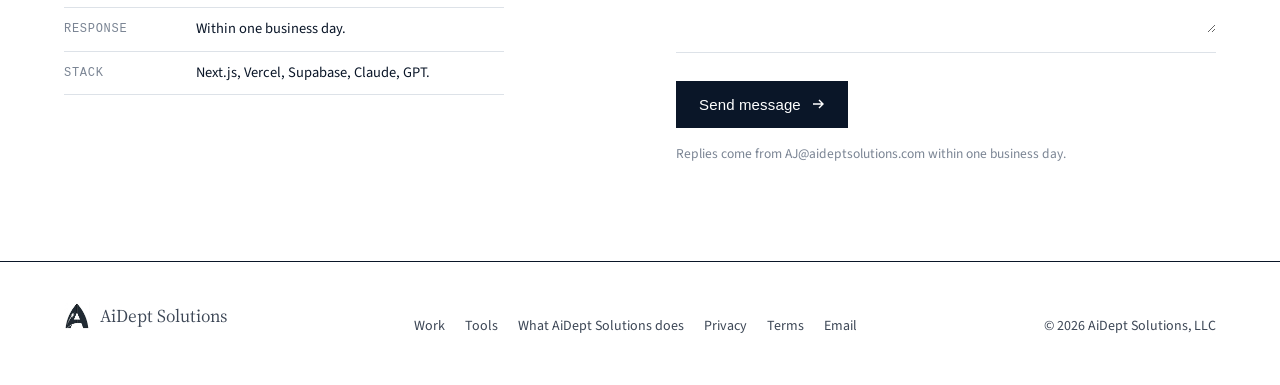
==== commit afa743ae: "Qualify the Taiwan indicator human-approval line as the default Co-Authored-By: Claude Fable 5.1 <no" ====
--- a/index.html
+++ b/index.html
@@ -654,7 +654,7 @@
         <div class="row-n"><span class="app-icon"><img src="logos/taiwan-warning-indicator.png" width="64" height="64" alt="Taiwan early-warning indicator logo" loading="lazy"></span><span class="row-tag">Monitor</span></div>
         <div class="row-body">
           <h3>Taiwan early-warning indicator</h3>
-          <p>A monitor that watches for signs of military escalation between China and Taiwan before it reaches the headlines. It tracks public market data, physical-world signals like flight restrictions, and news flow, compares each to its own normal range, and raises a graded alert only when several unrelated signals move together. Built to position the studio's own portfolio ahead of an event, not for sale. It runs on public data only and never places an order without a human approving it.</p>
+          <p>A monitor that watches for signs of military escalation between China and Taiwan before it reaches the headlines. It tracks public market data, physical-world signals like flight restrictions, and news flow, compares each to its own normal range, and raises a graded alert only when several unrelated signals move together. Built to position the studio's own portfolio ahead of an event, not for sale. It runs on public data only and, by default, never places an order without a human approving it.</p>
         </div>
         <ul class="row-facts">
           <li><span>Stage</span>Signal engine and alert ladder built, backtest pending</li>
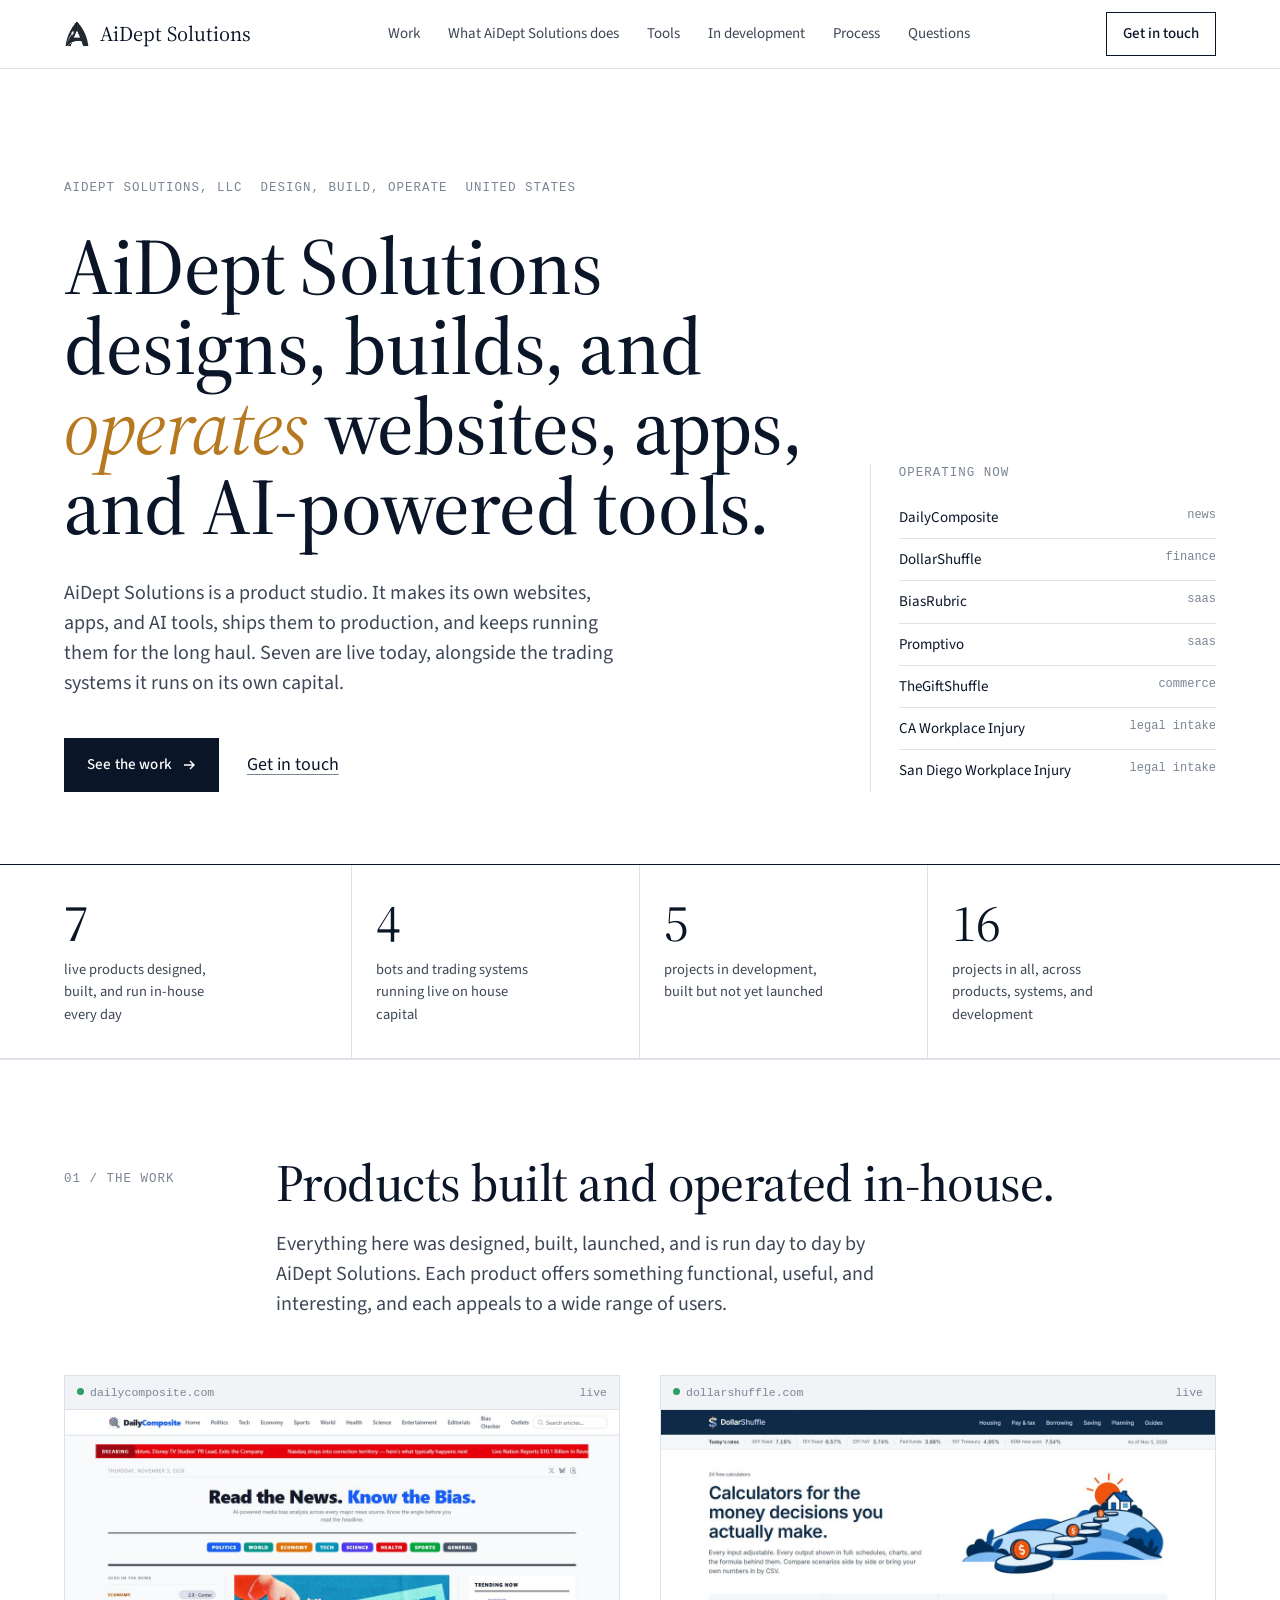
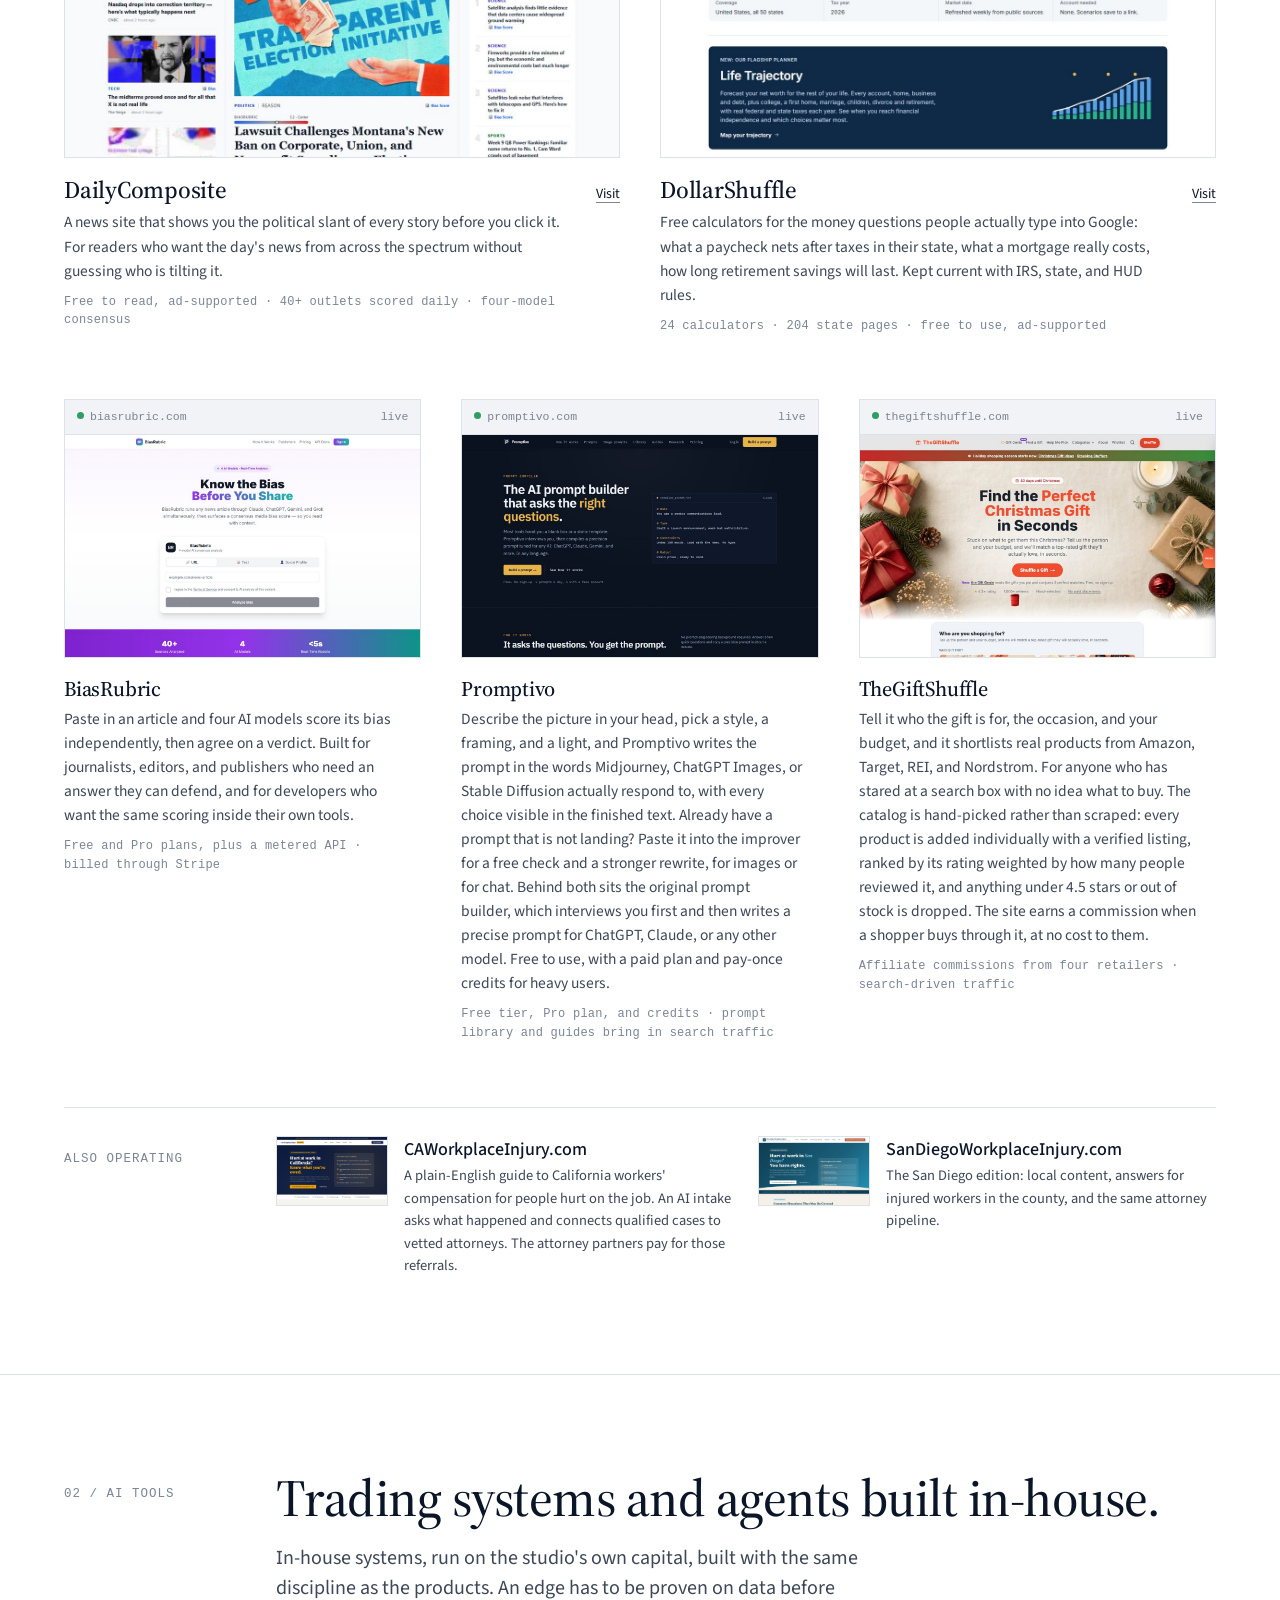
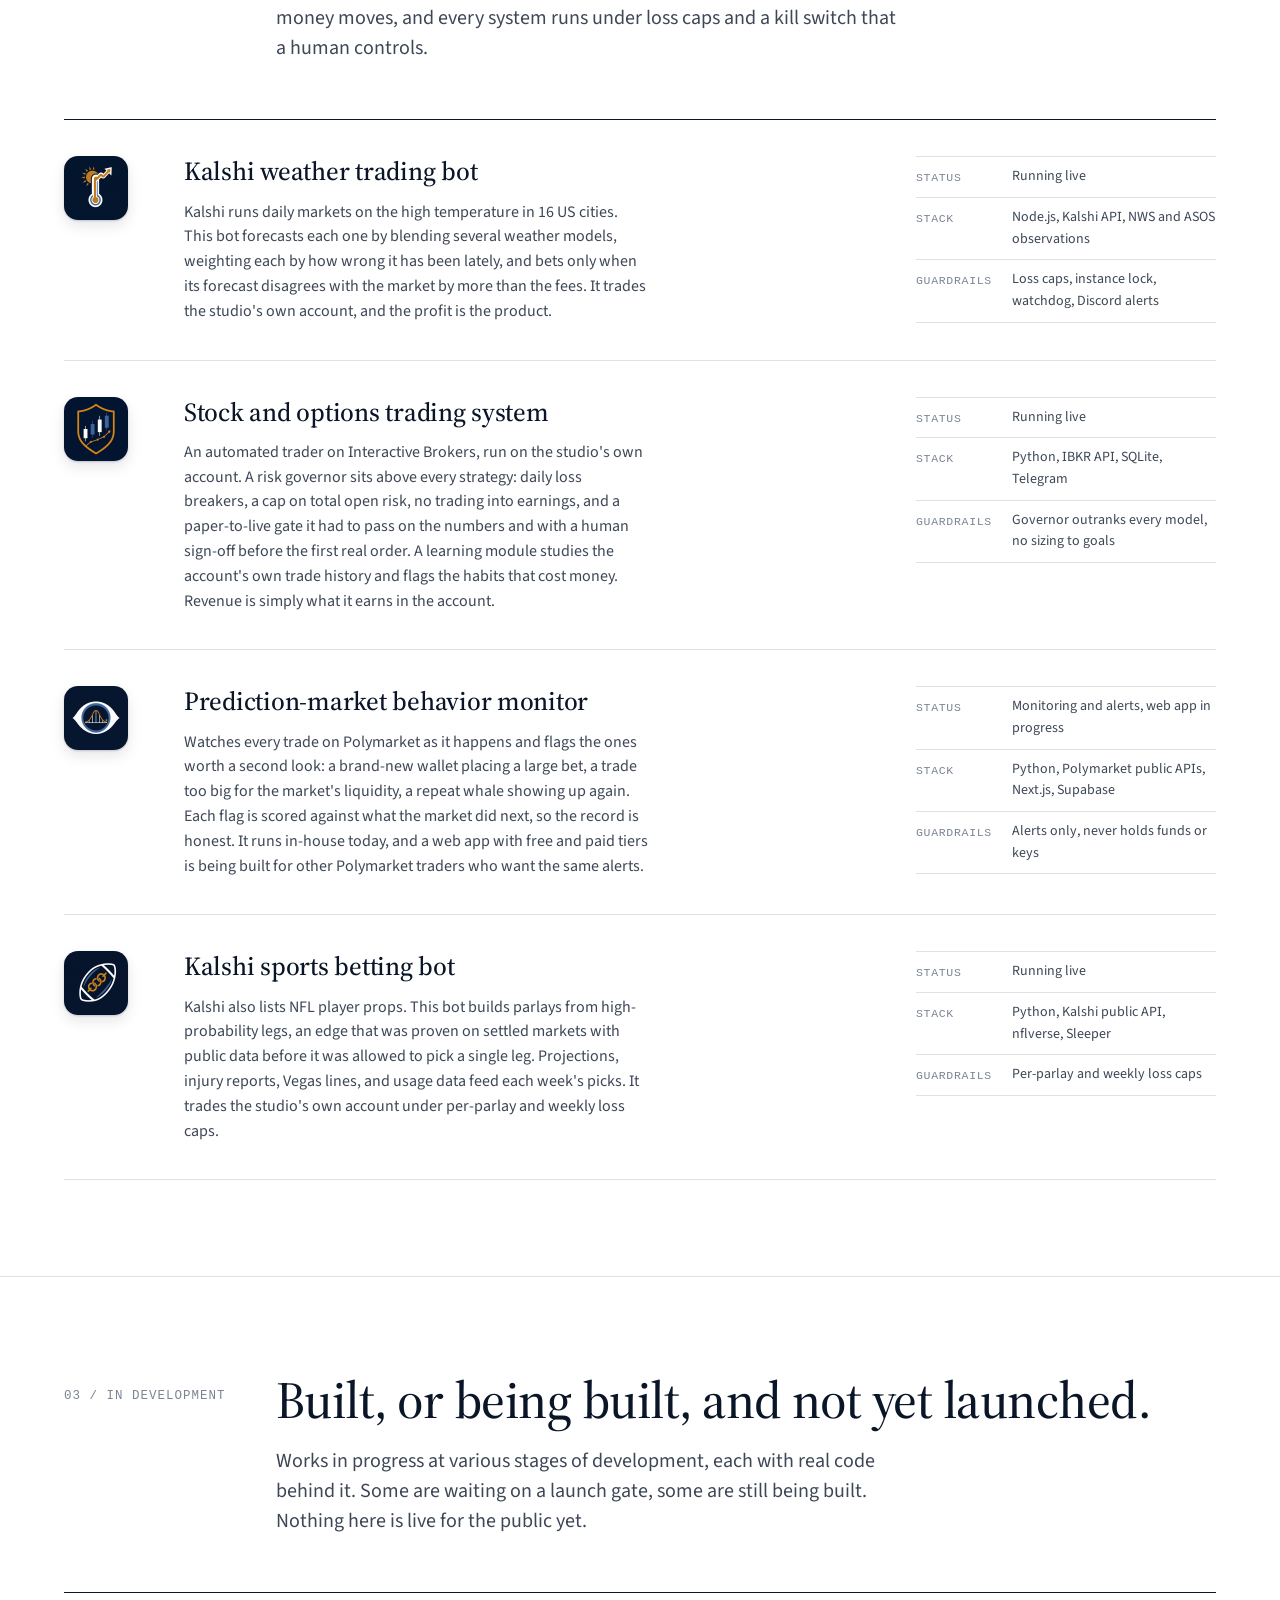
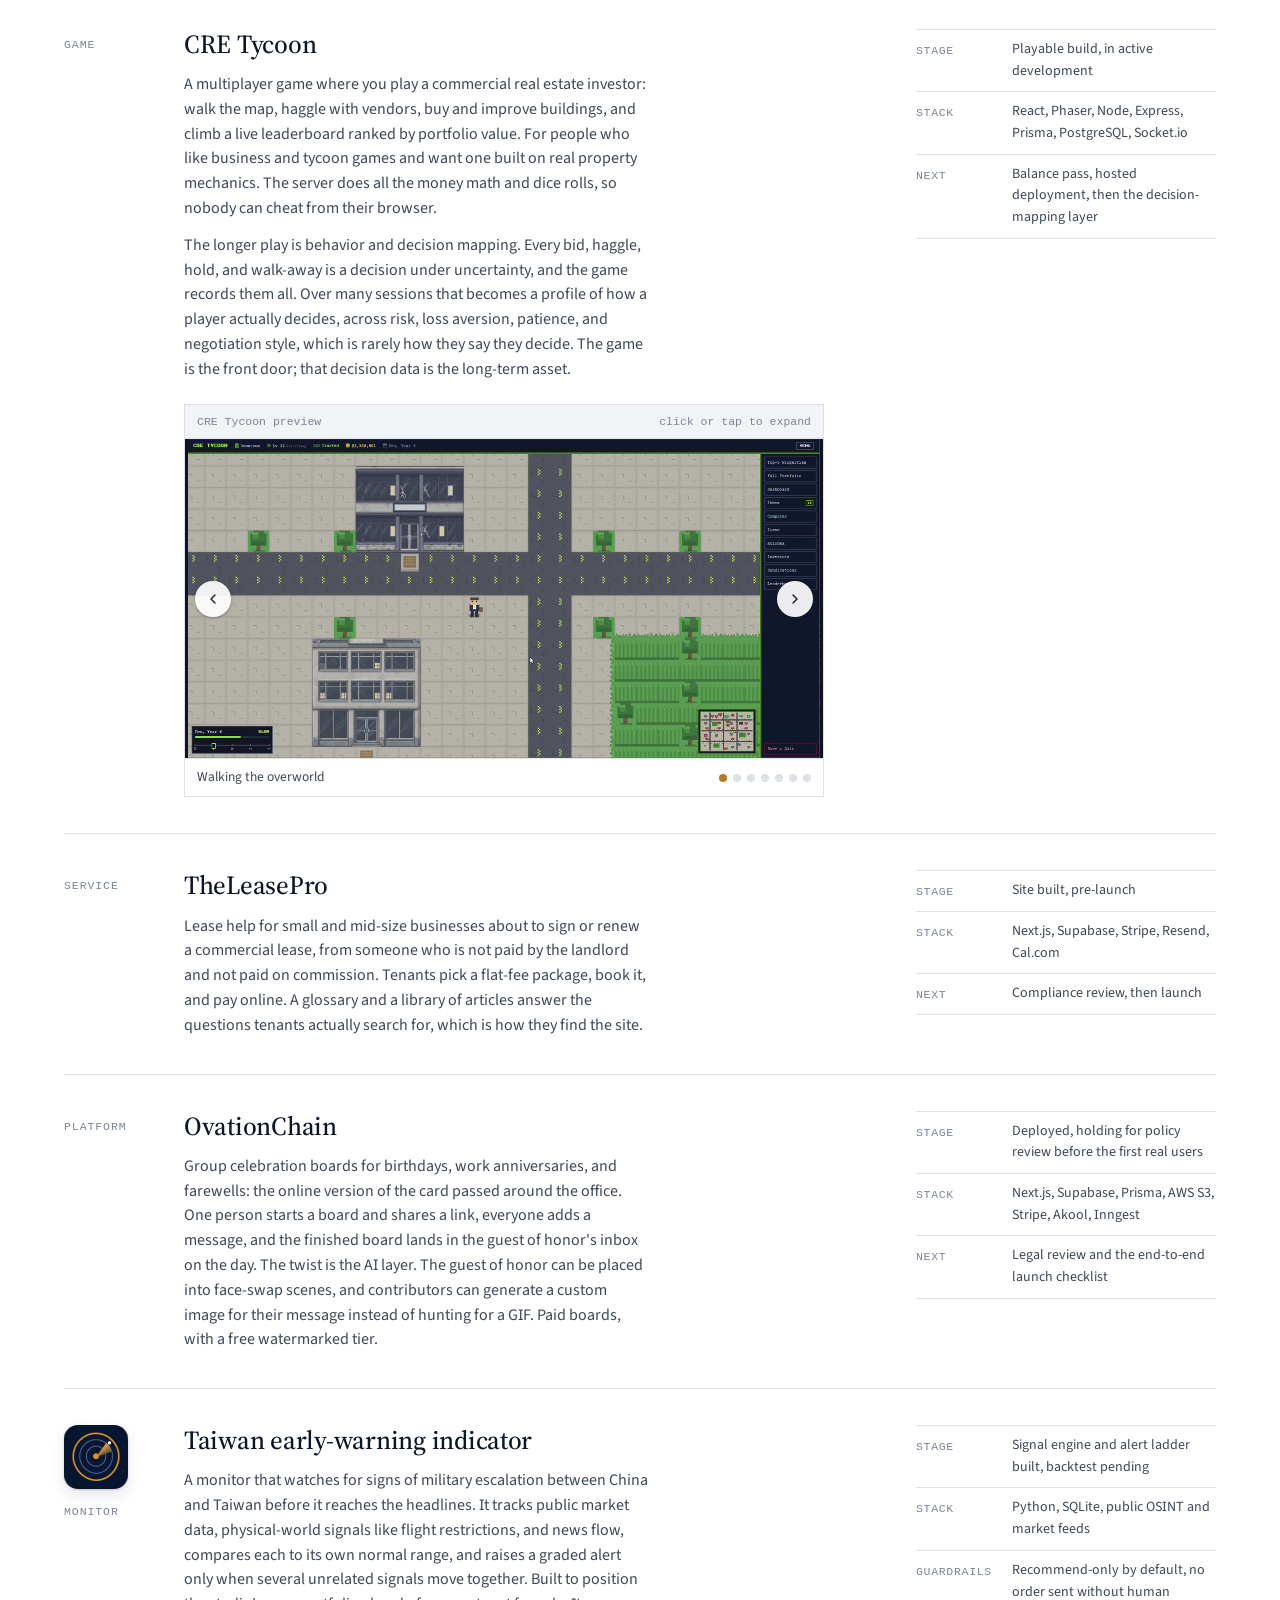
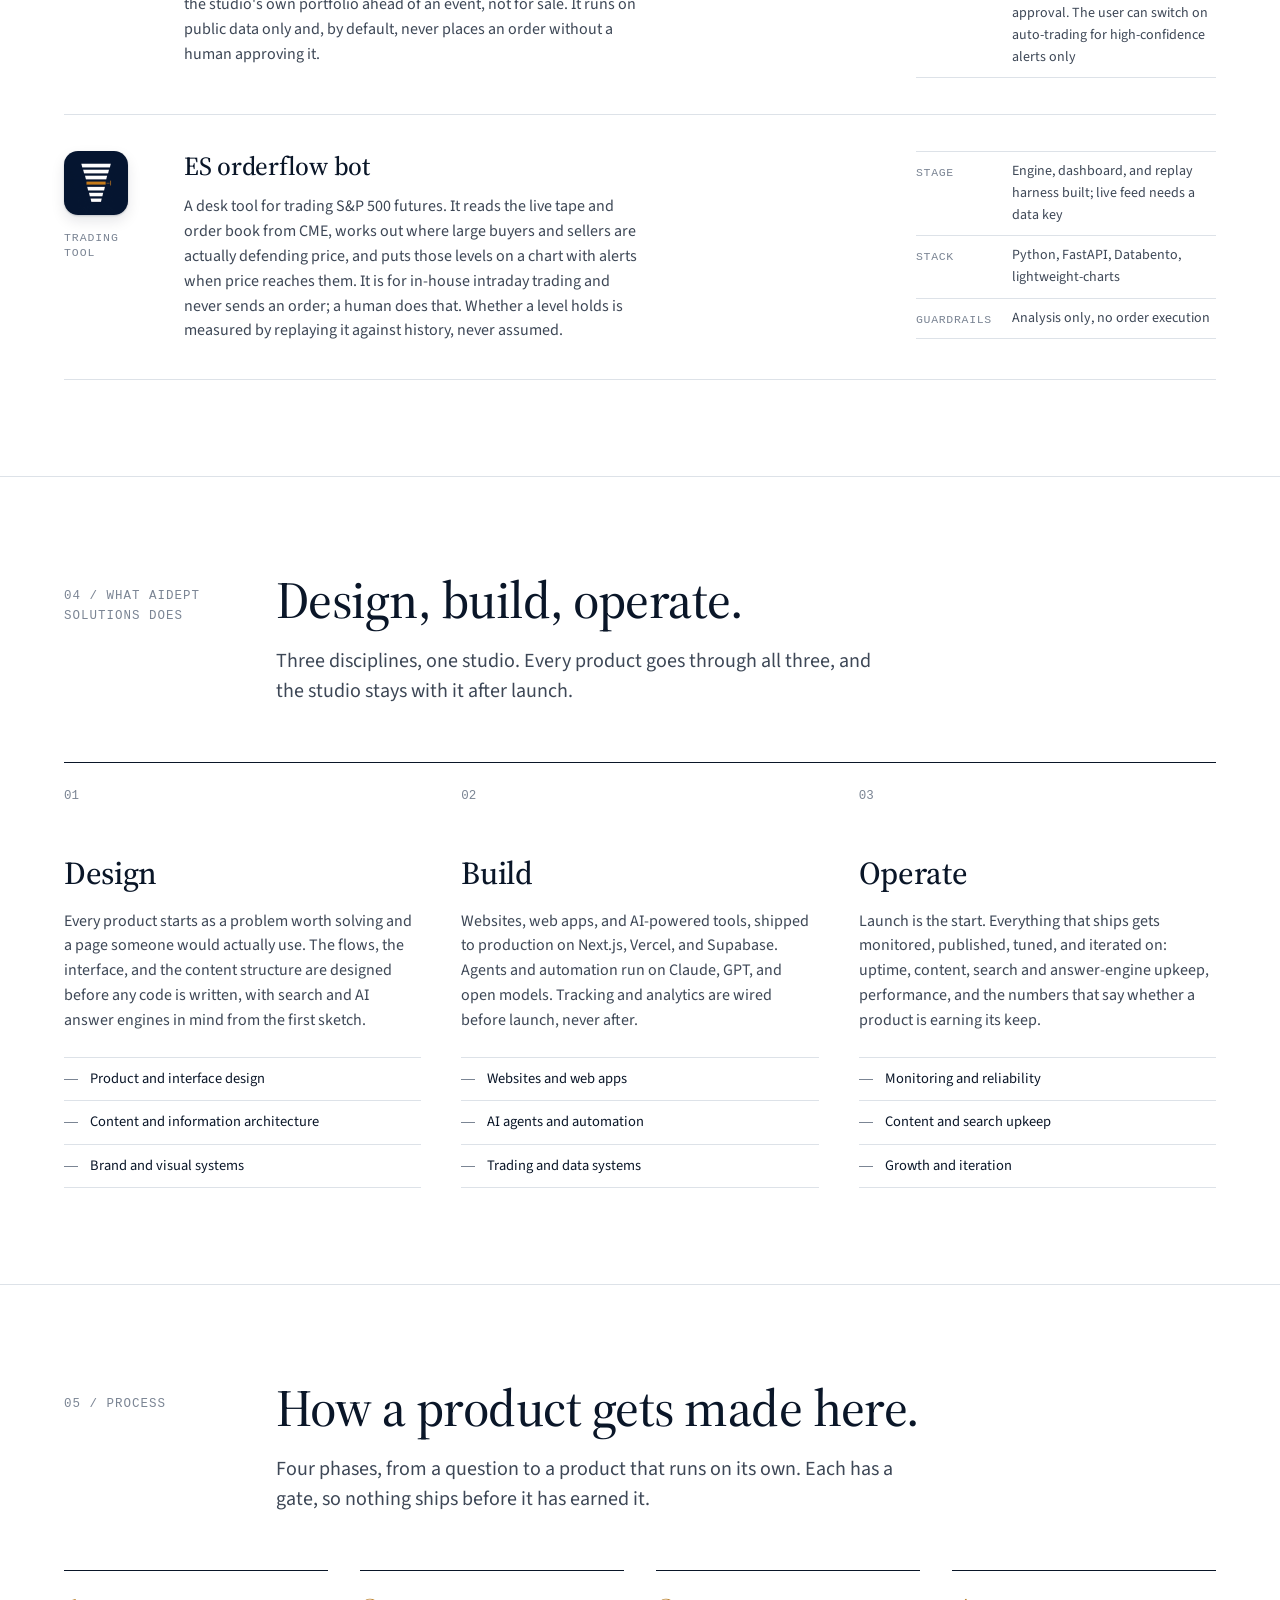
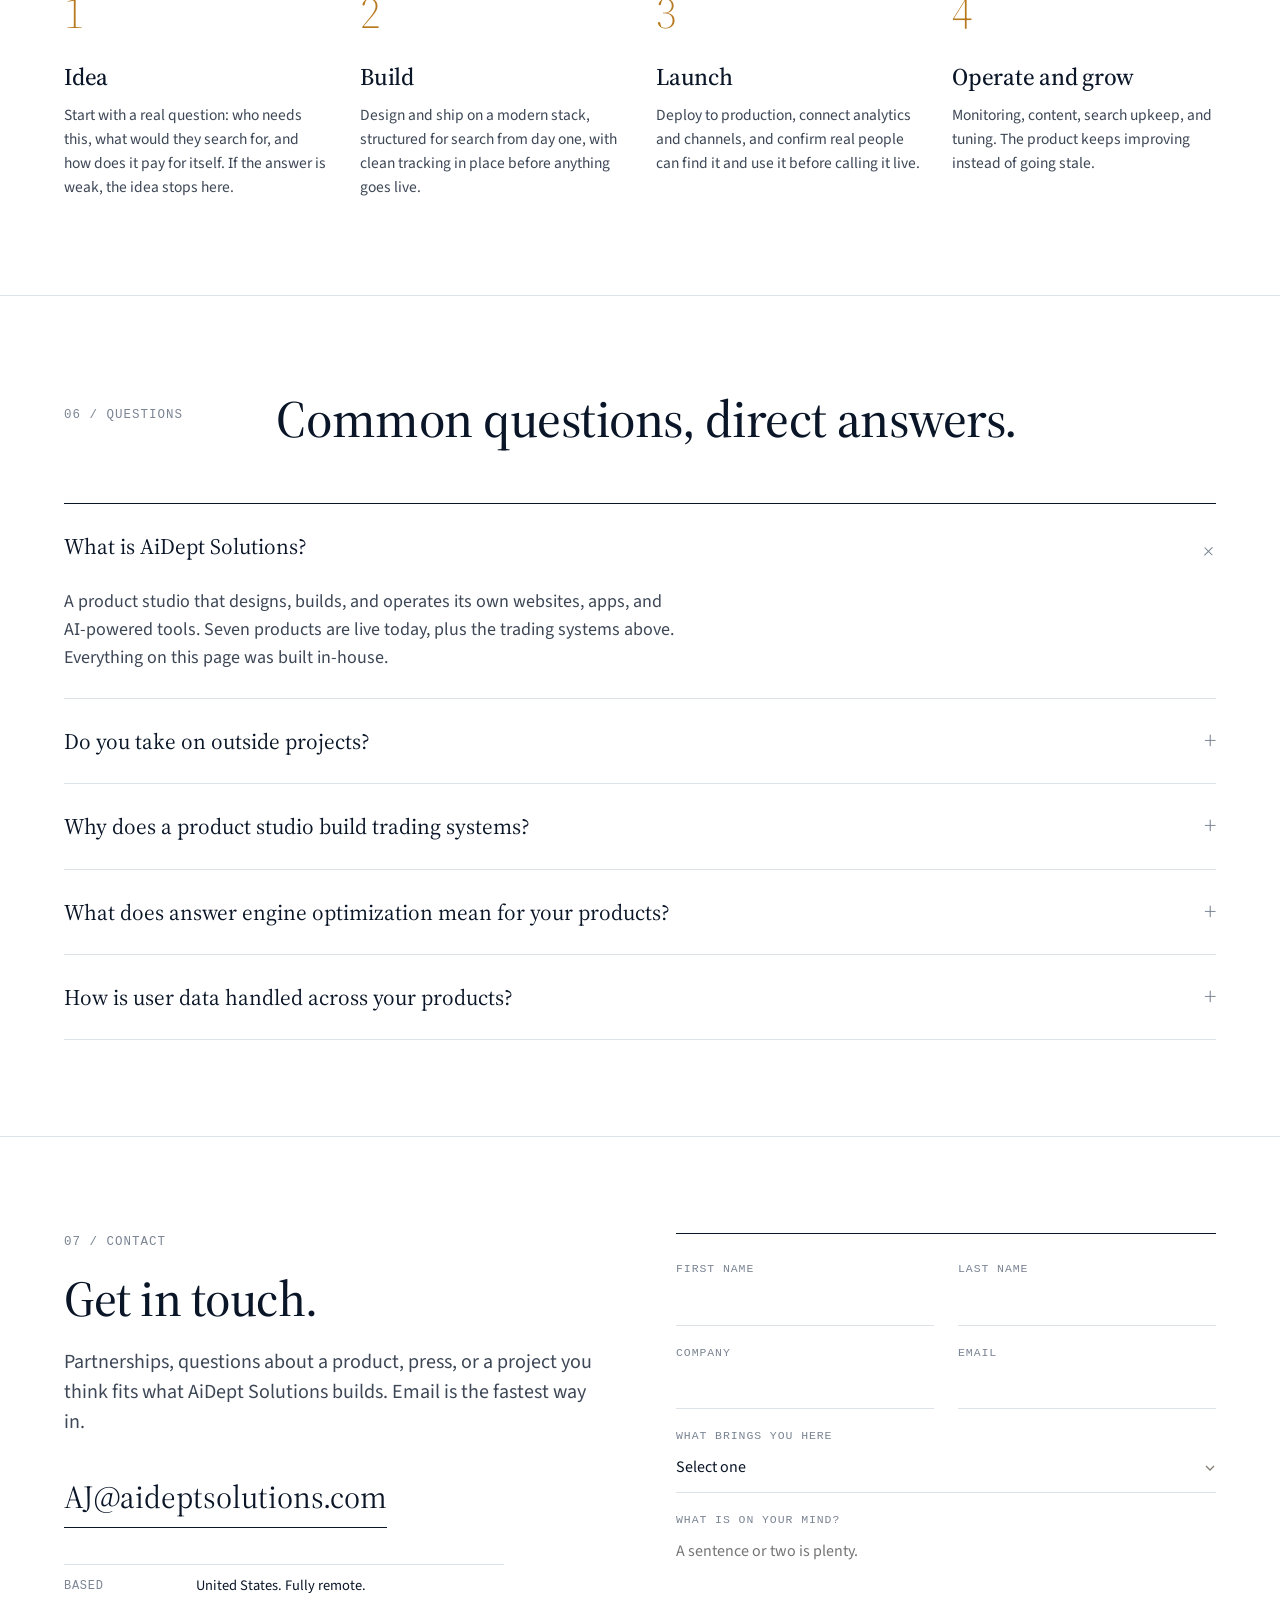
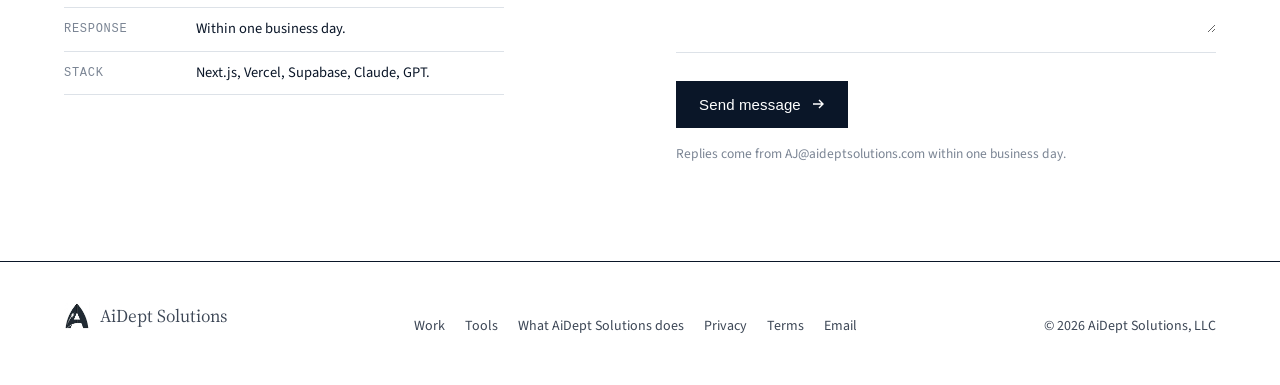
==== commit 2705f6dd: "Recount the proof strip: live products, live systems, in development, total Co-Authored-By: Claude F" ====
--- a/index.html
+++ b/index.html
@@ -417,9 +417,9 @@
 <section class="proof">
   <div class="wrap proof-grid">
     <div class="proof-item"><div class="num">7</div><p>live products designed, built, and run in-house every day</p></div>
-    <div class="proof-item"><div class="num">204</div><p>state-specific calculator pages on DollarShuffle</p></div>
-    <div class="proof-item"><div class="num">40+</div><p>news outlets scored for bias daily on DailyComposite</p></div>
-    <div class="proof-item"><div class="num">4</div><p>AI models in one consensus engine behind BiasRubric</p></div>
+    <div class="proof-item"><div class="num">4</div><p>bots and trading systems running live on house capital</p></div>
+    <div class="proof-item"><div class="num">5</div><p>projects in development, built but not yet launched</p></div>
+    <div class="proof-item"><div class="num">16</div><p>projects in all, across products, systems, and development</p></div>
   </div>
 </section>
 
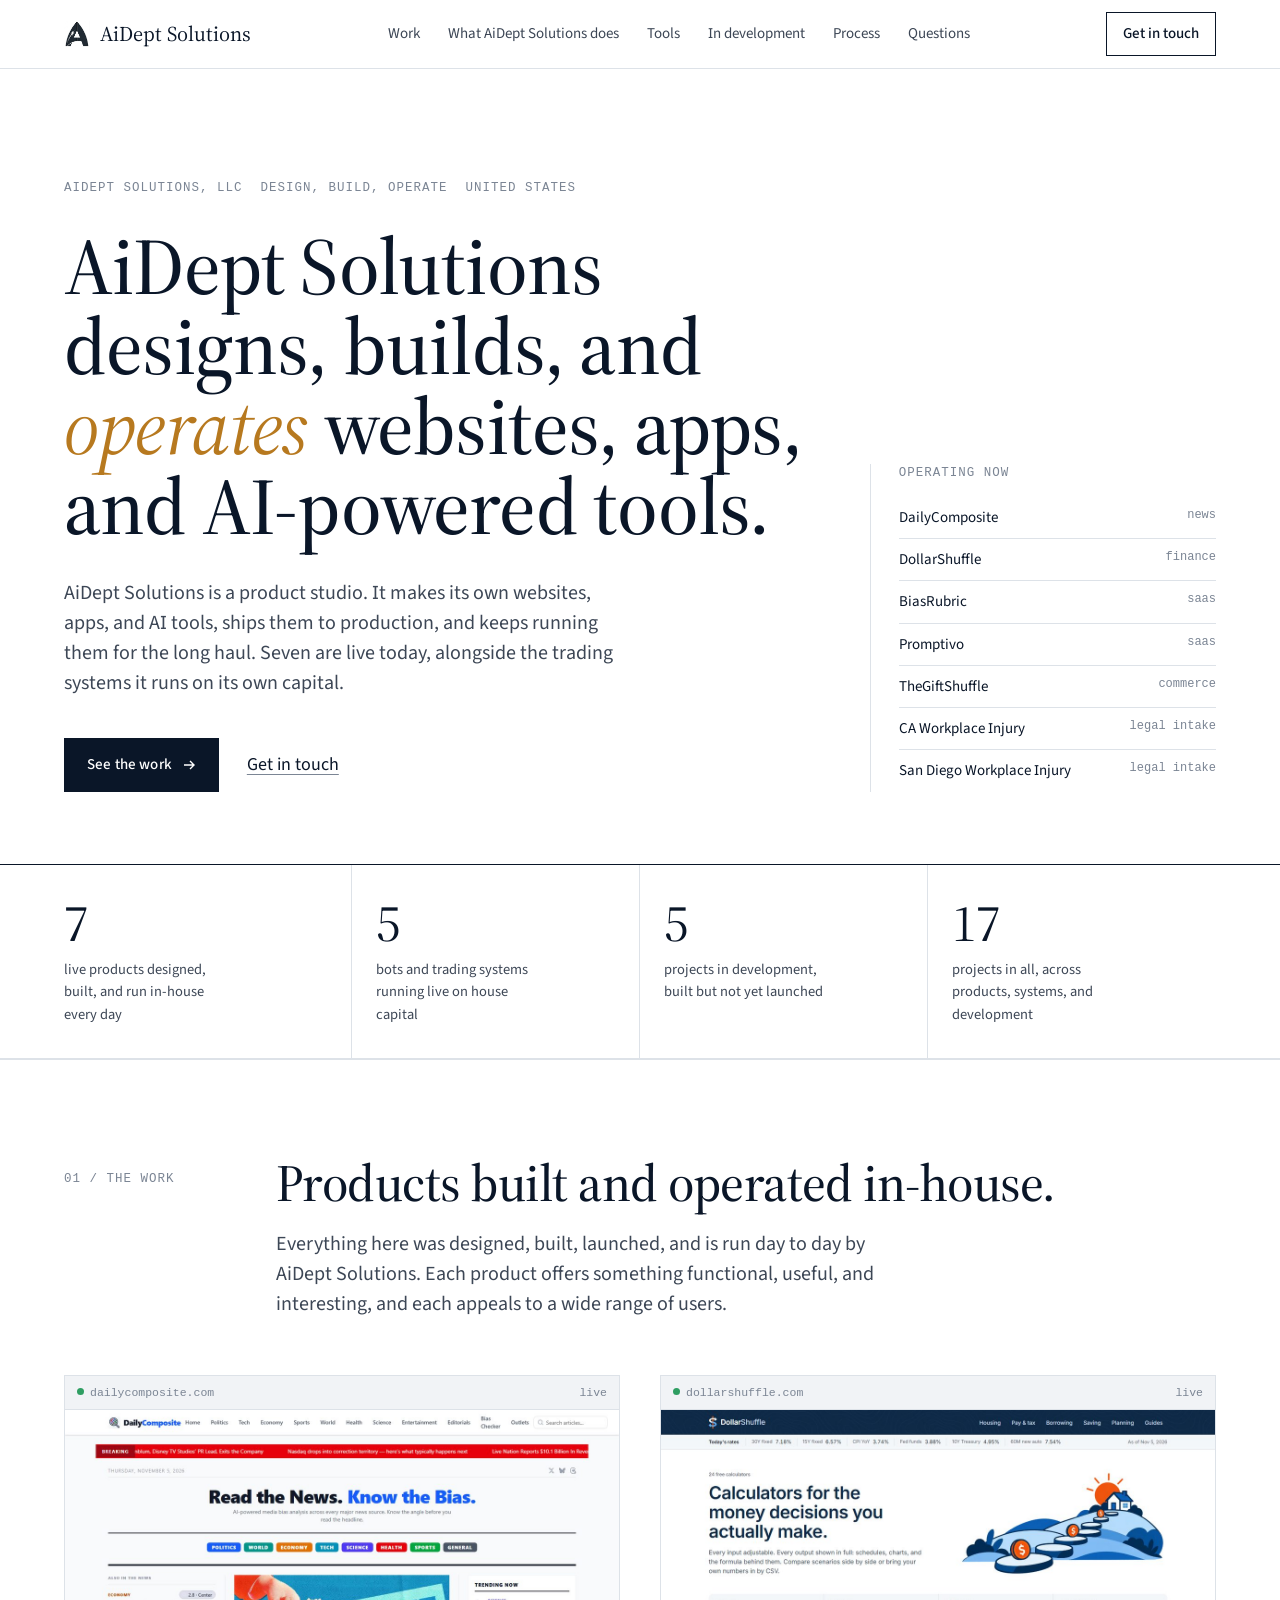
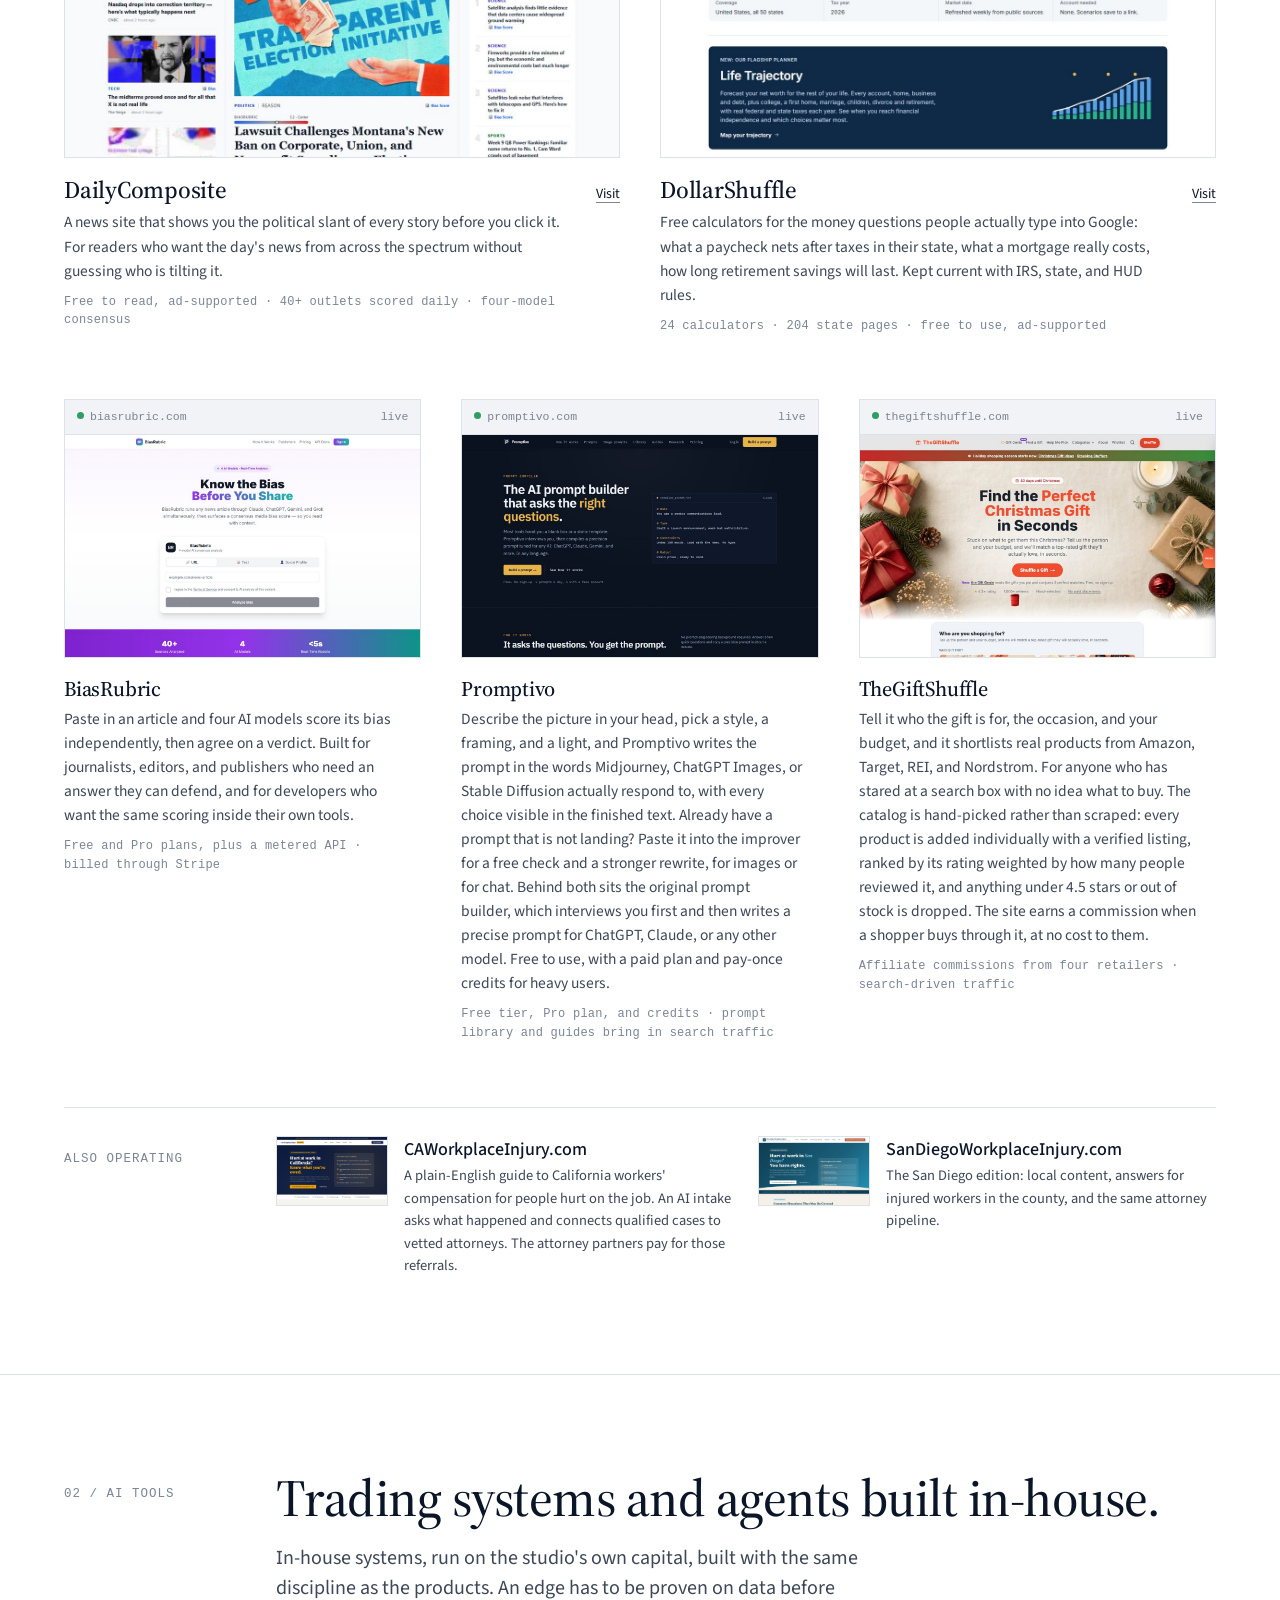
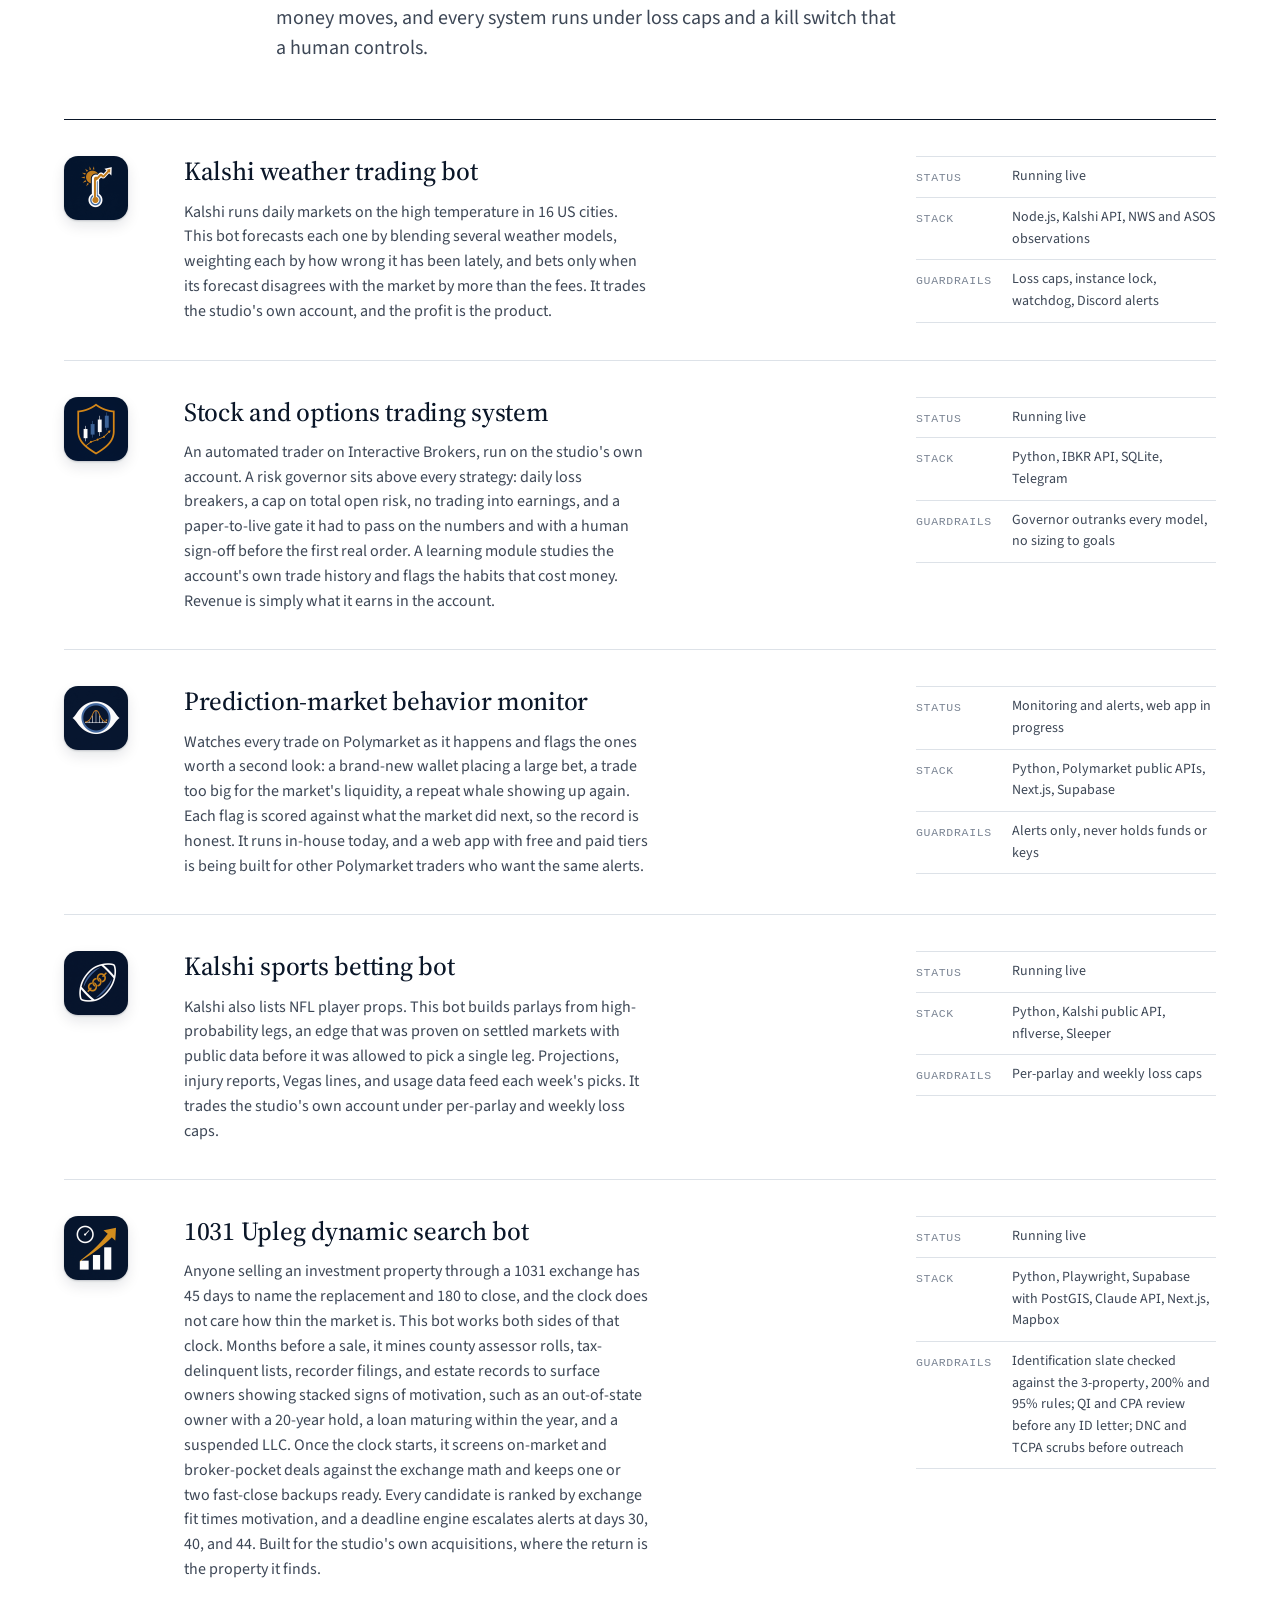
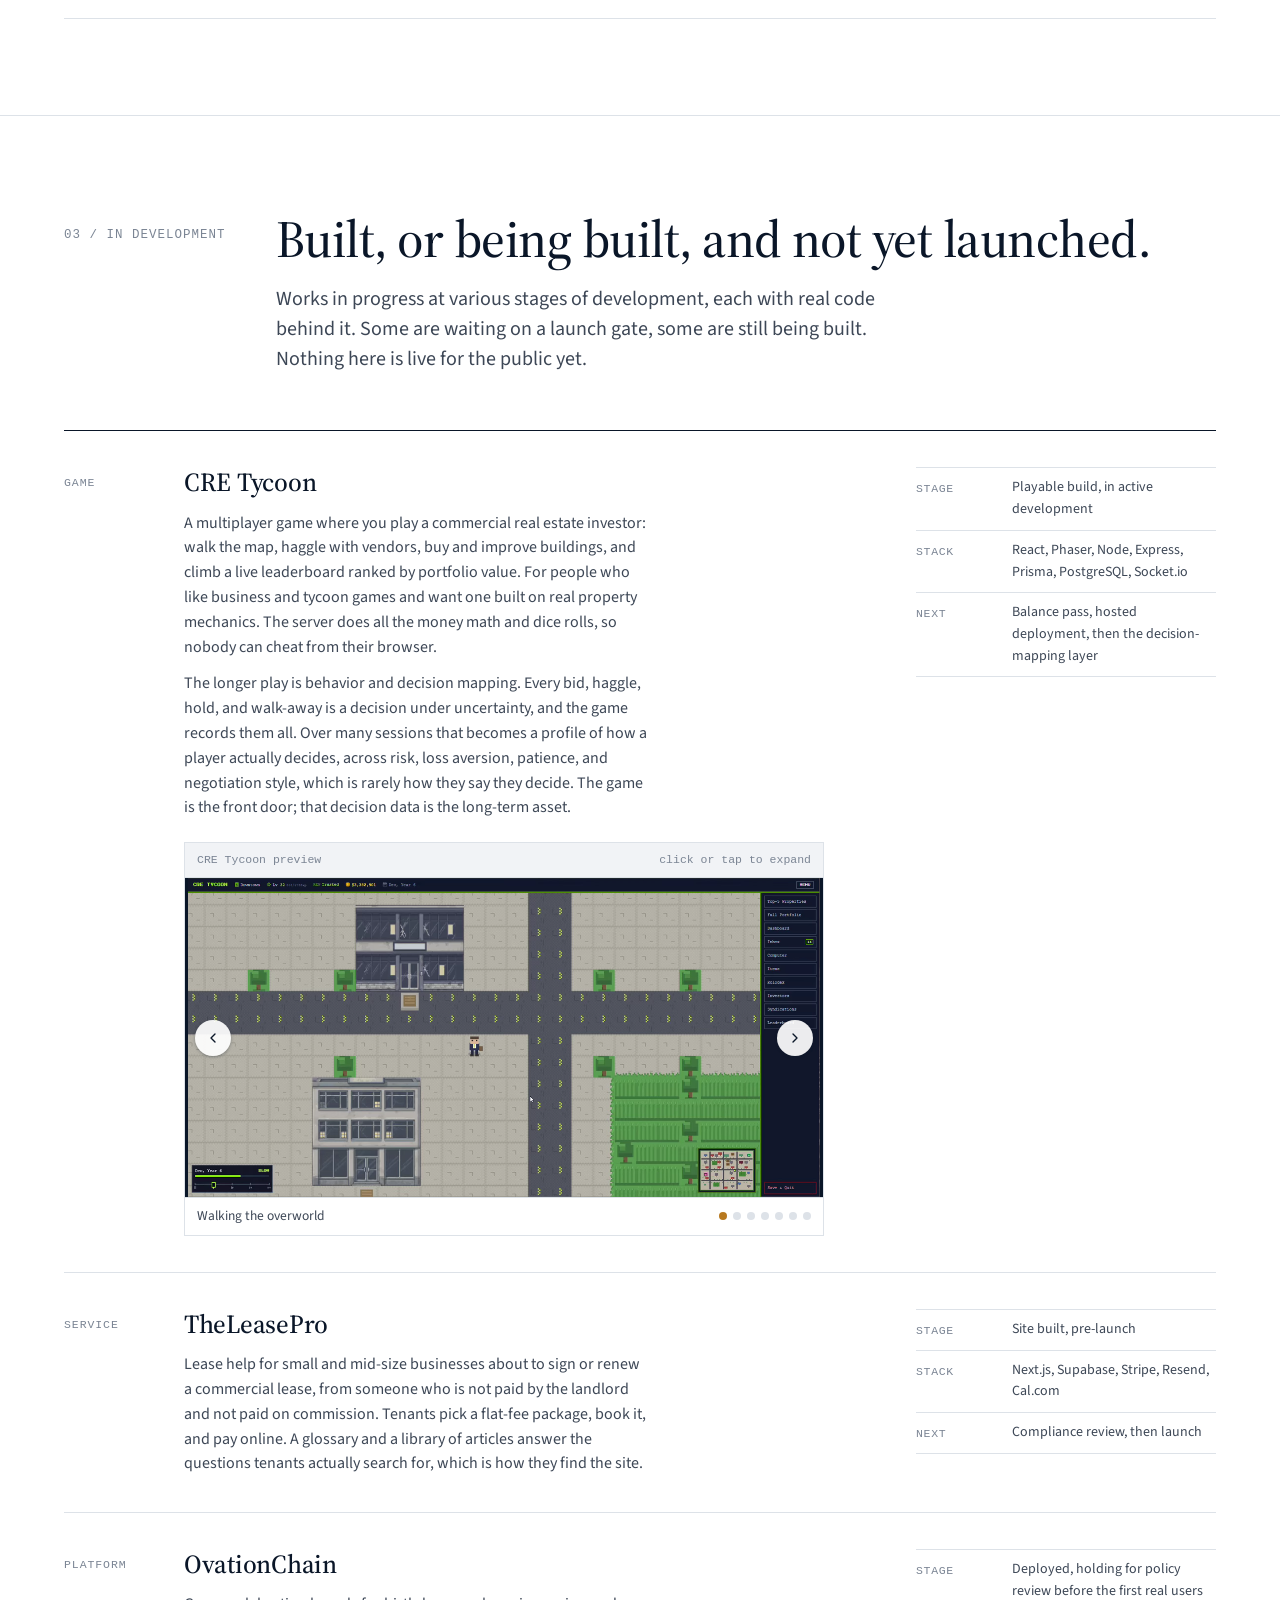
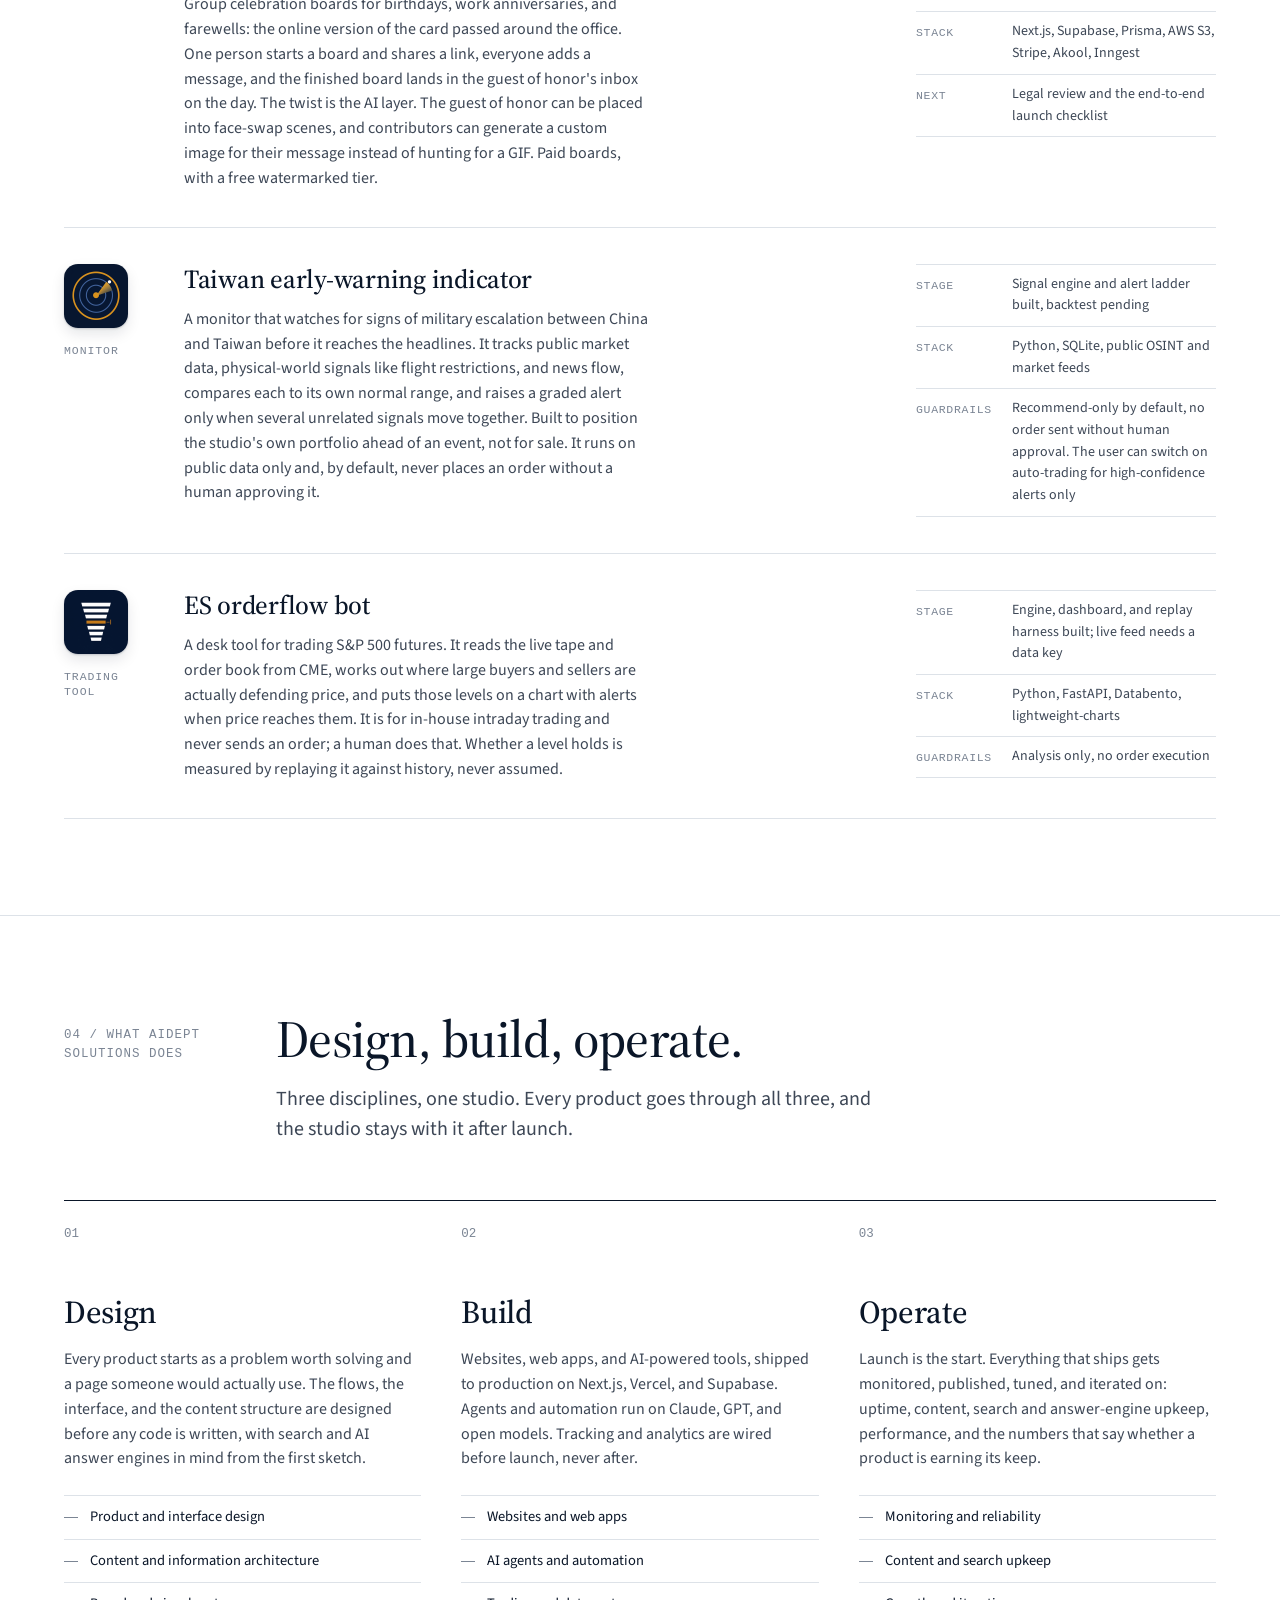
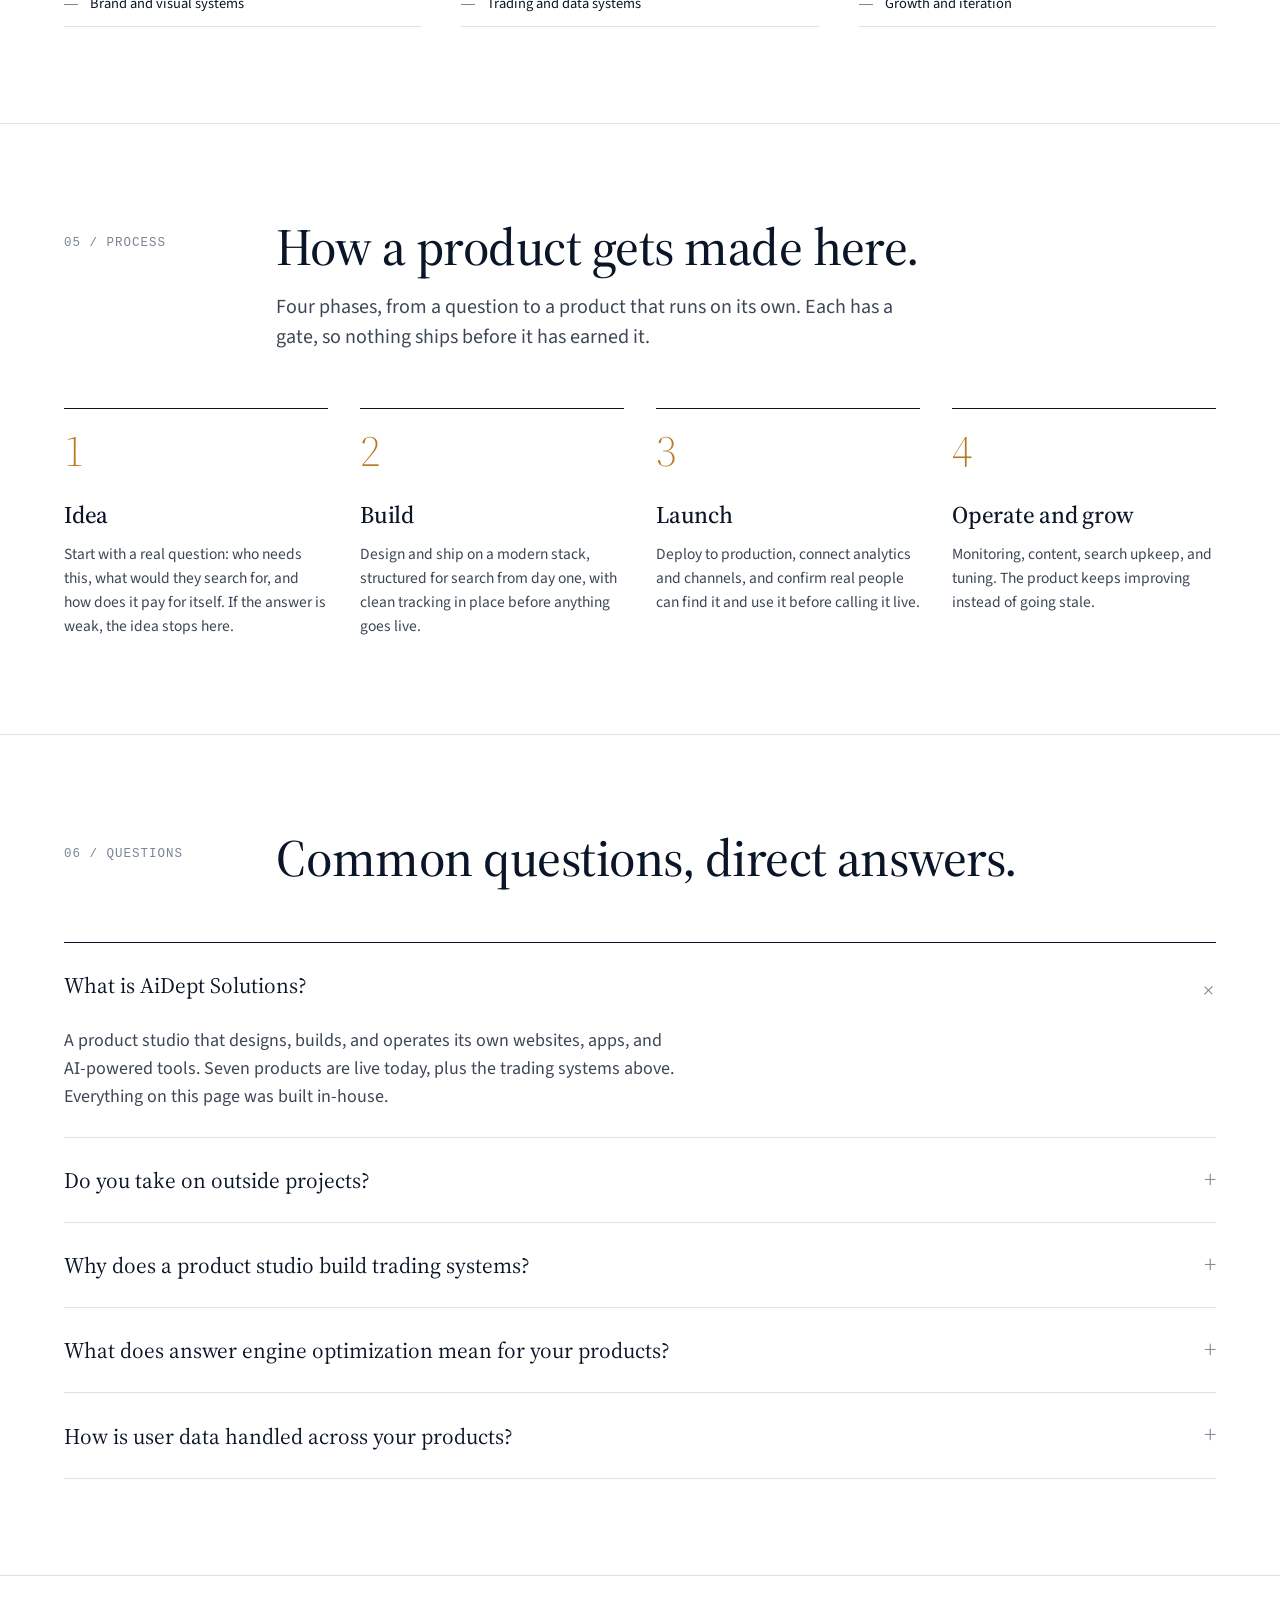
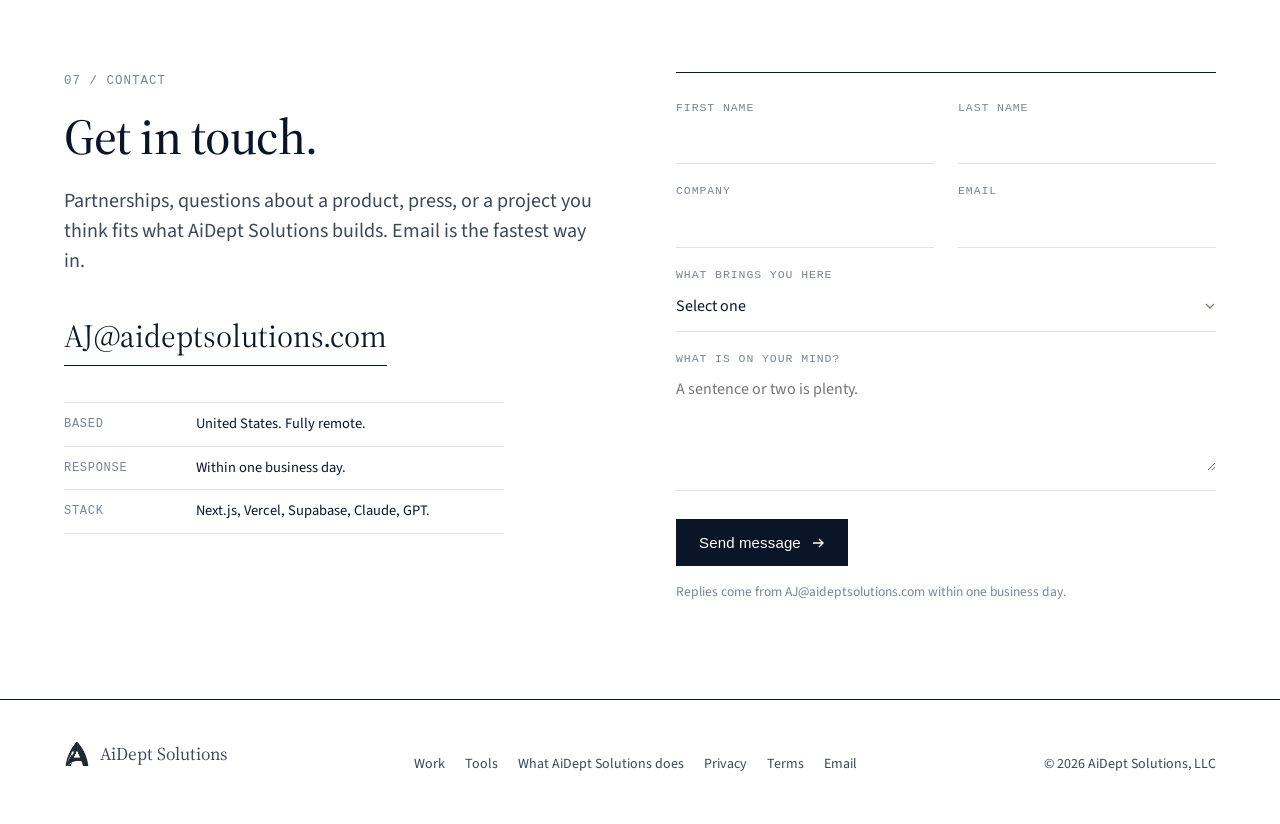
==== commit ee040a10: "Add the 1031 Upleg dynamic search bot to the tools section New row with a generated logo in the exis" ====
--- a/index.html
+++ b/index.html
@@ -417,9 +417,9 @@
 <section class="proof">
   <div class="wrap proof-grid">
     <div class="proof-item"><div class="num">7</div><p>live products designed, built, and run in-house every day</p></div>
-    <div class="proof-item"><div class="num">4</div><p>bots and trading systems running live on house capital</p></div>
+    <div class="proof-item"><div class="num">5</div><p>bots and trading systems running live on house capital</p></div>
     <div class="proof-item"><div class="num">5</div><p>projects in development, built but not yet launched</p></div>
-    <div class="proof-item"><div class="num">16</div><p>projects in all, across products, systems, and development</p></div>
+    <div class="proof-item"><div class="num">17</div><p>projects in all, across products, systems, and development</p></div>
   </div>
 </section>
 
@@ -578,6 +578,18 @@
           <li><span>Status</span>Running live</li>
           <li><span>Stack</span>Python, Kalshi public API, nflverse, Sleeper</li>
           <li><span>Guardrails</span>Per-parlay and weekly loss caps</li>
+        </ul>
+      </article>
+      <article class="row">
+        <div class="row-n"><span class="app-icon"><img src="logos/upleg-1031-bot.png" width="64" height="64" alt="1031 Upleg dynamic search bot logo" loading="lazy"></span></div>
+        <div class="row-body">
+          <h3>1031 Upleg dynamic search bot</h3>
+          <p>Anyone selling an investment property through a 1031 exchange has 45 days to name the replacement and 180 to close, and the clock does not care how thin the market is. This bot works both sides of that clock. Months before a sale, it mines county assessor rolls, tax-delinquent lists, recorder filings, and estate records to surface owners showing stacked signs of motivation, such as an out-of-state owner with a 20-year hold, a loan maturing within the year, and a suspended LLC. Once the clock starts, it screens on-market and broker-pocket deals against the exchange math and keeps one or two fast-close backups ready. Every candidate is ranked by exchange fit times motivation, and a deadline engine escalates alerts at days 30, 40, and 44. Built for the studio's own acquisitions, where the return is the property it finds.</p>
+        </div>
+        <ul class="row-facts">
+          <li><span>Status</span>Running live</li>
+          <li><span>Stack</span>Python, Playwright, Supabase with PostGIS, Claude API, Next.js, Mapbox</li>
+          <li><span>Guardrails</span>Identification slate checked against the 3-property, 200% and 95% rules; QI and CPA review before any ID letter; DNC and TCPA scrubs before outreach</li>
         </ul>
       </article>
     </div>
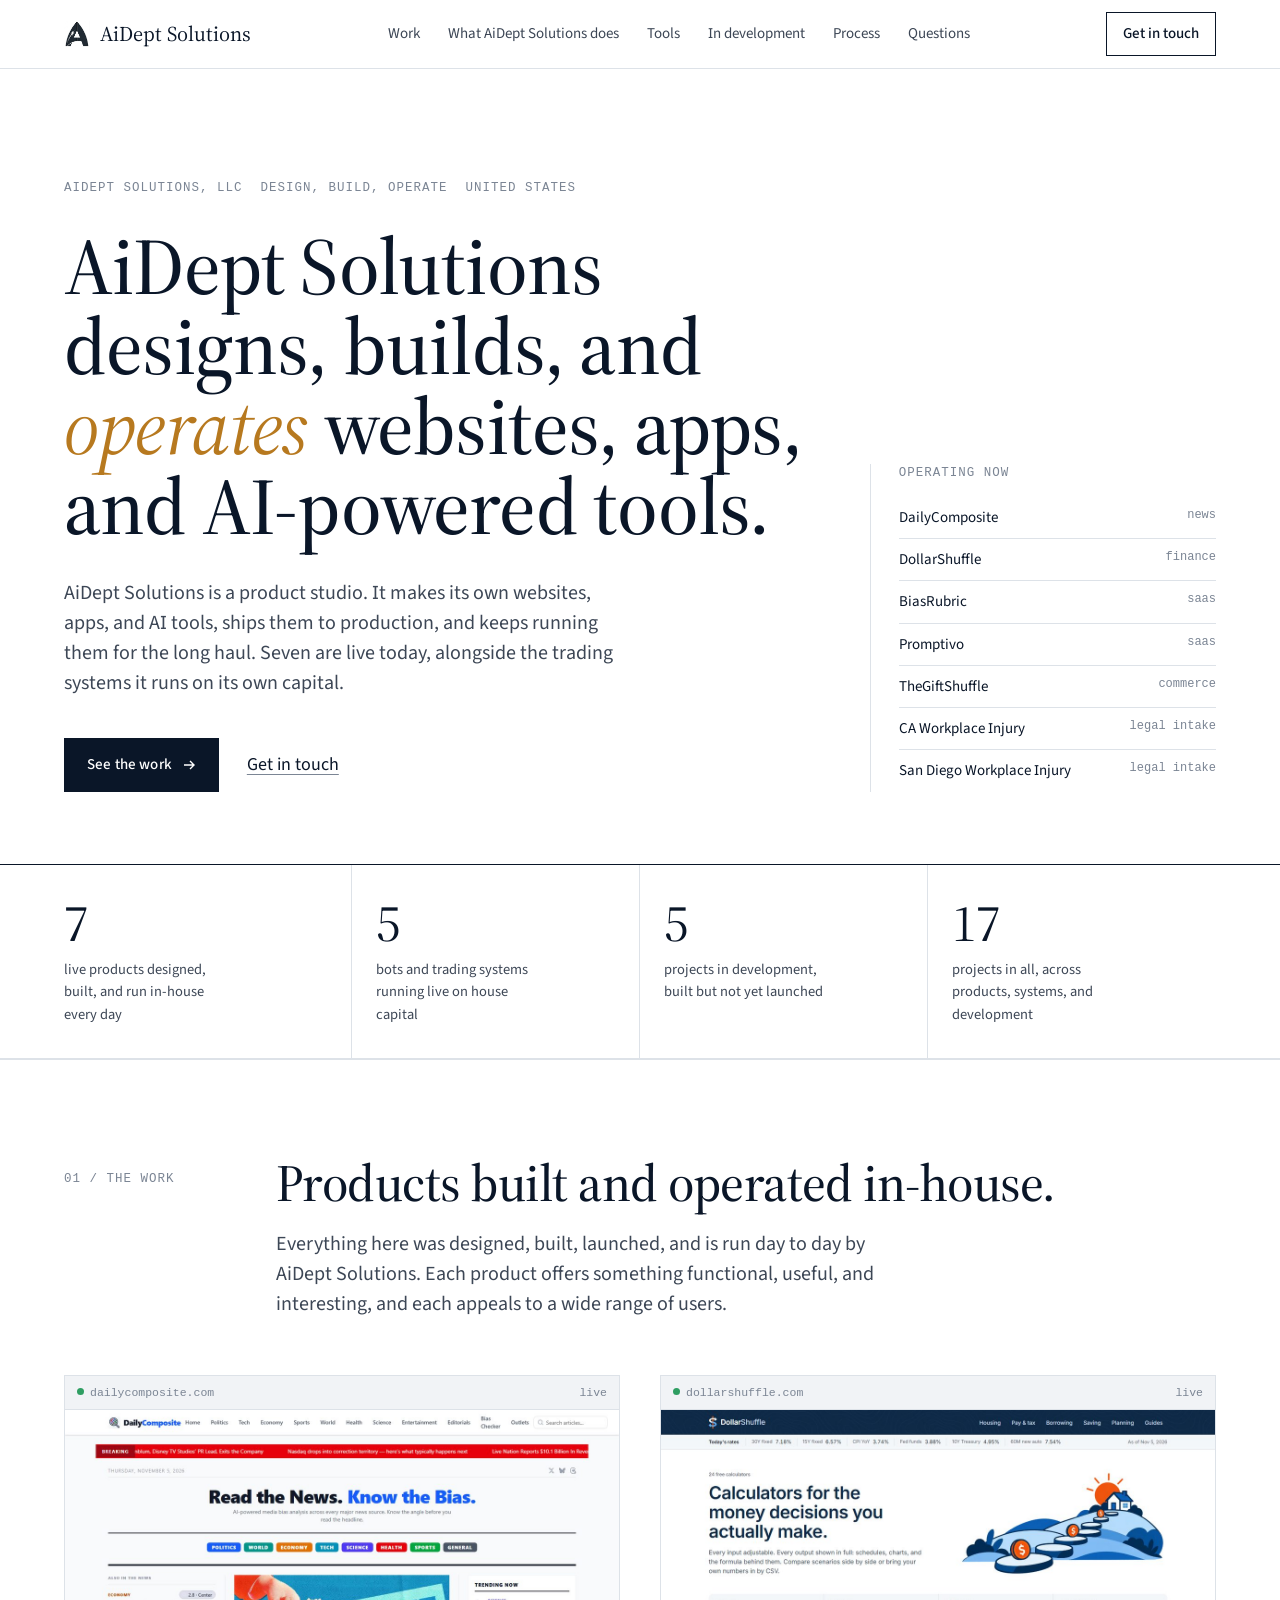
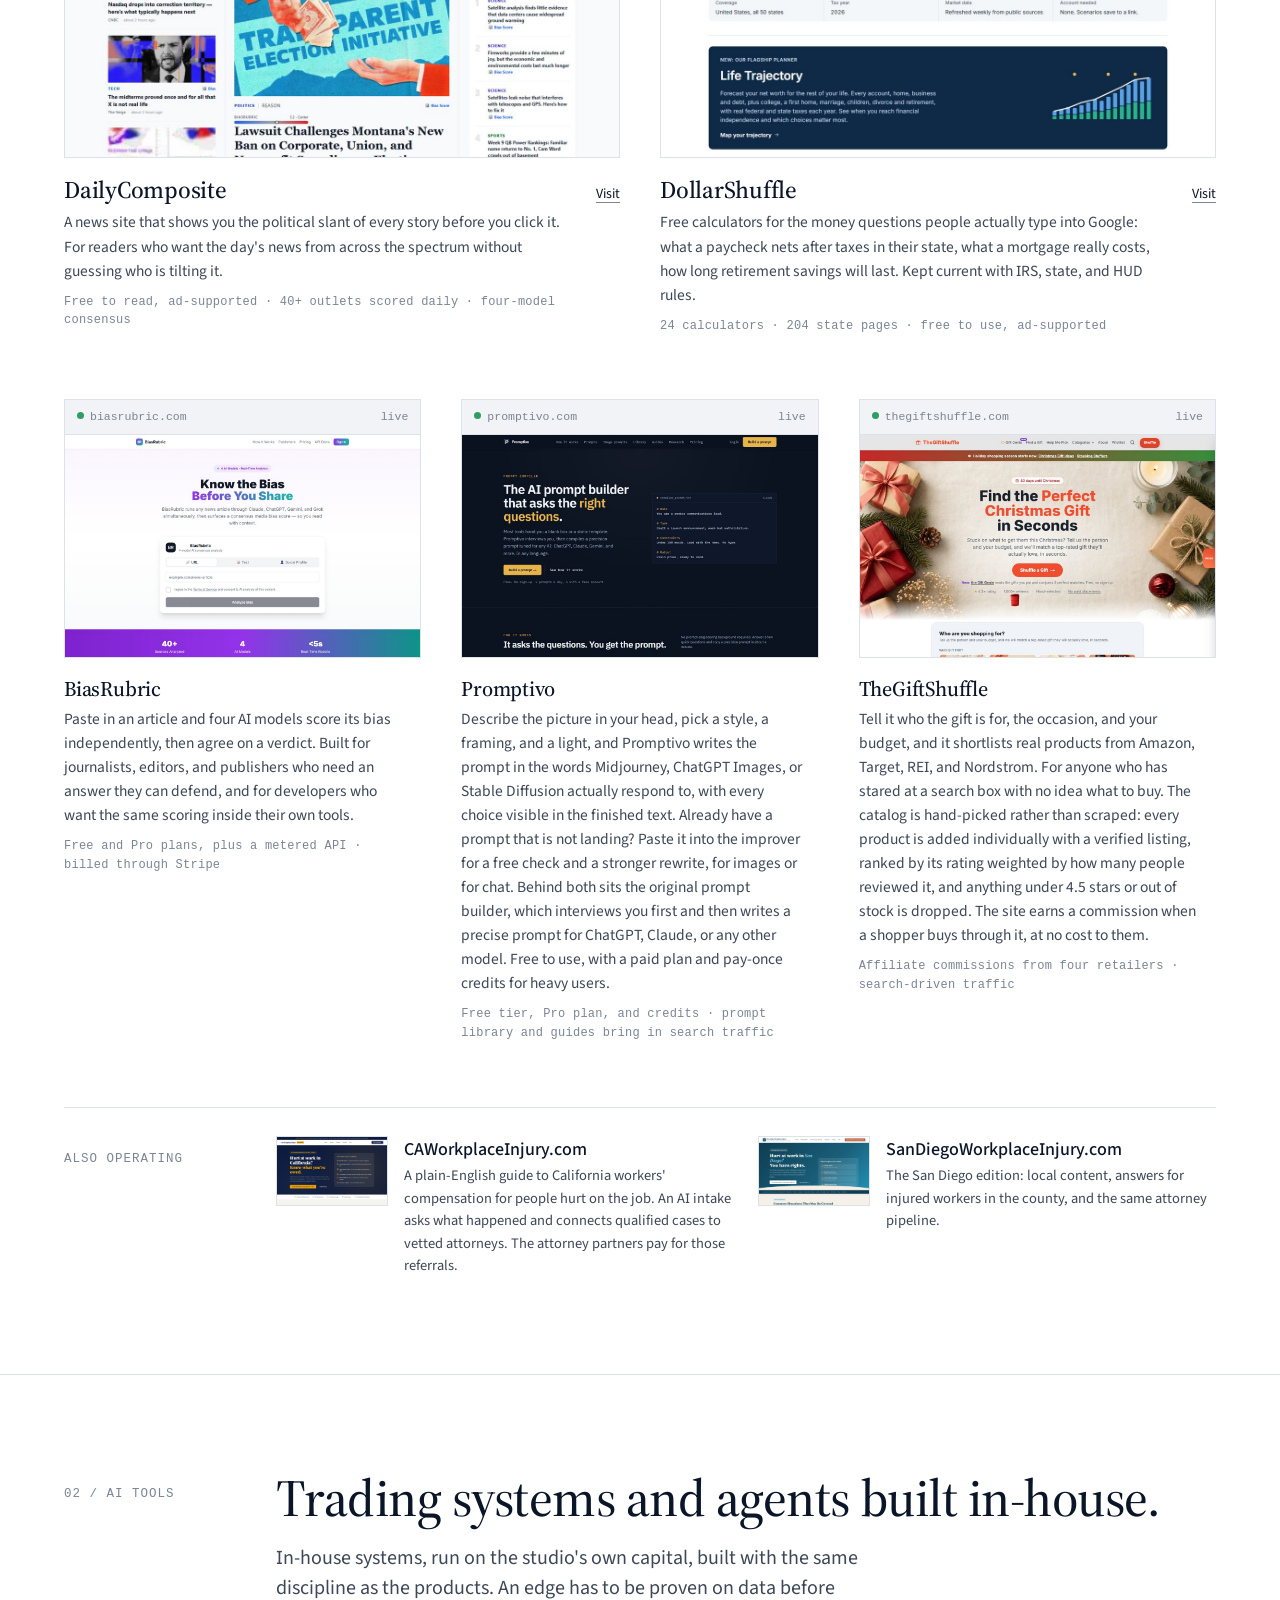
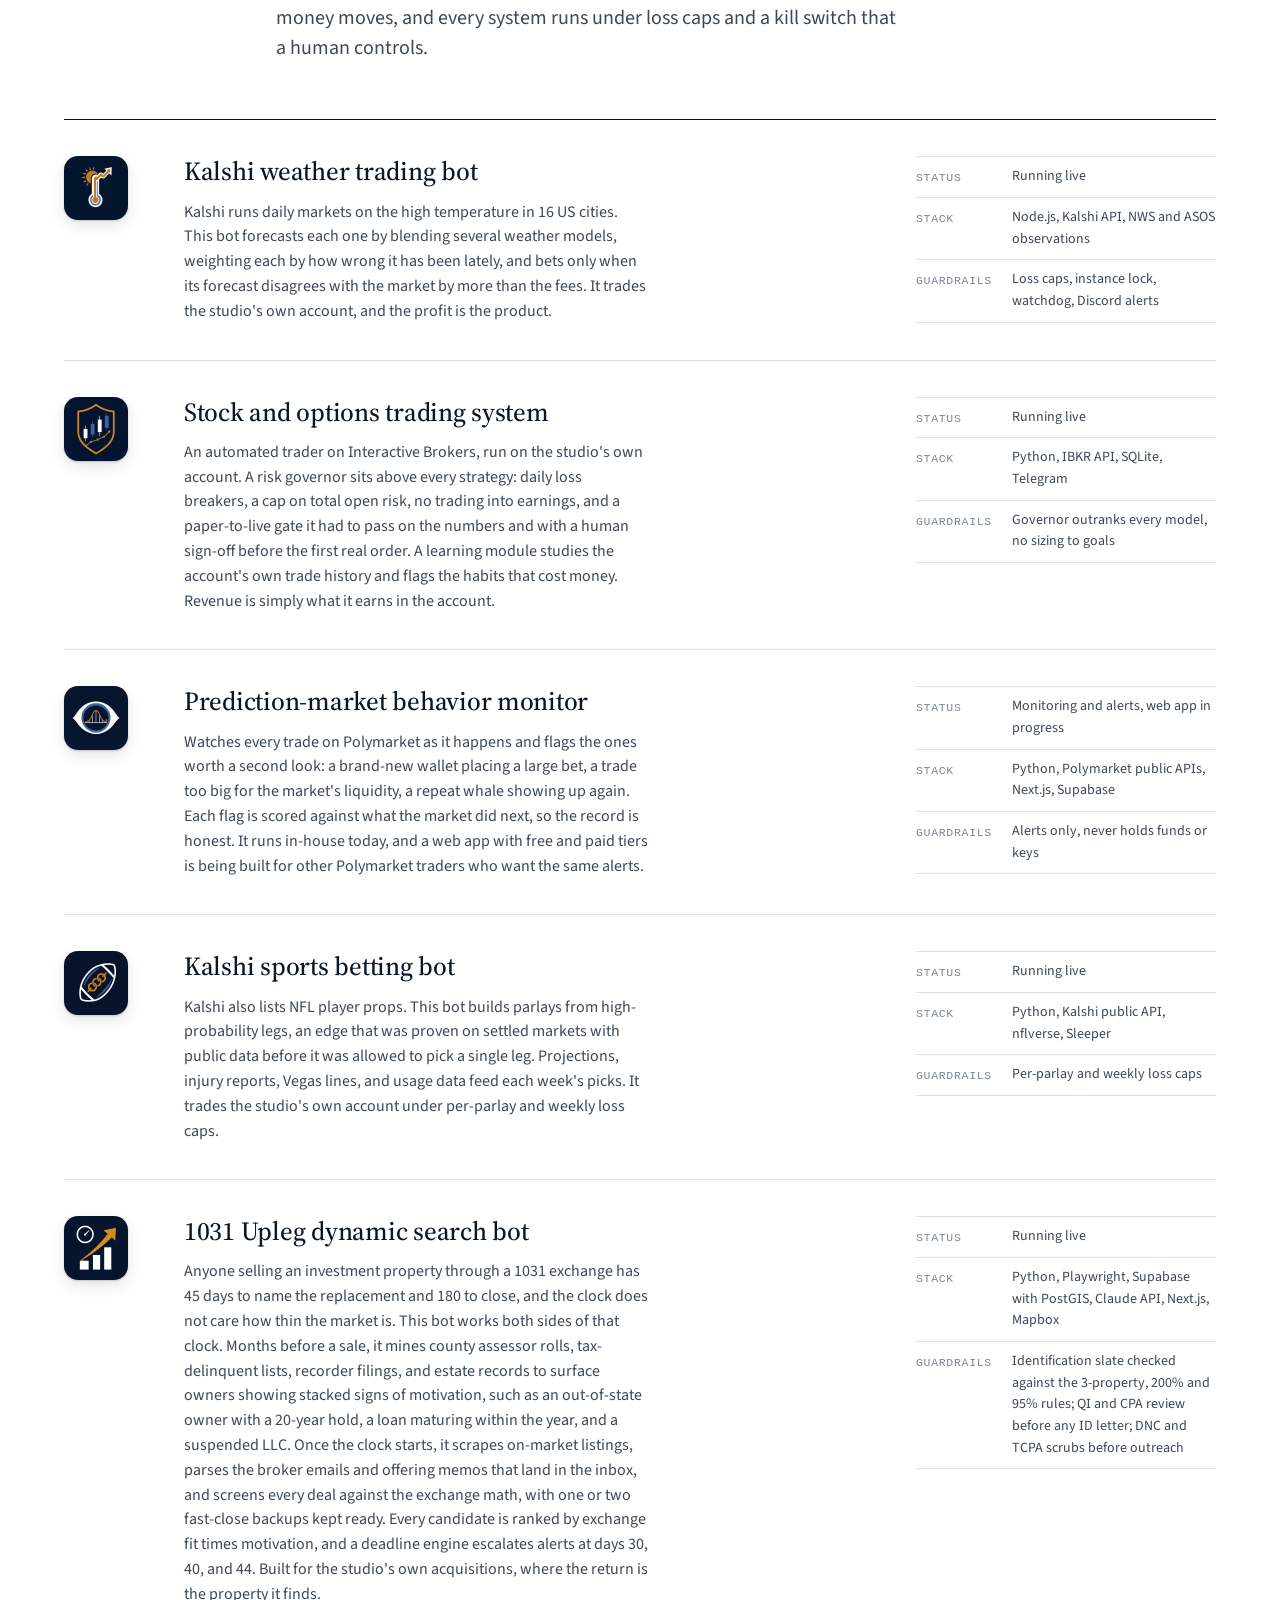
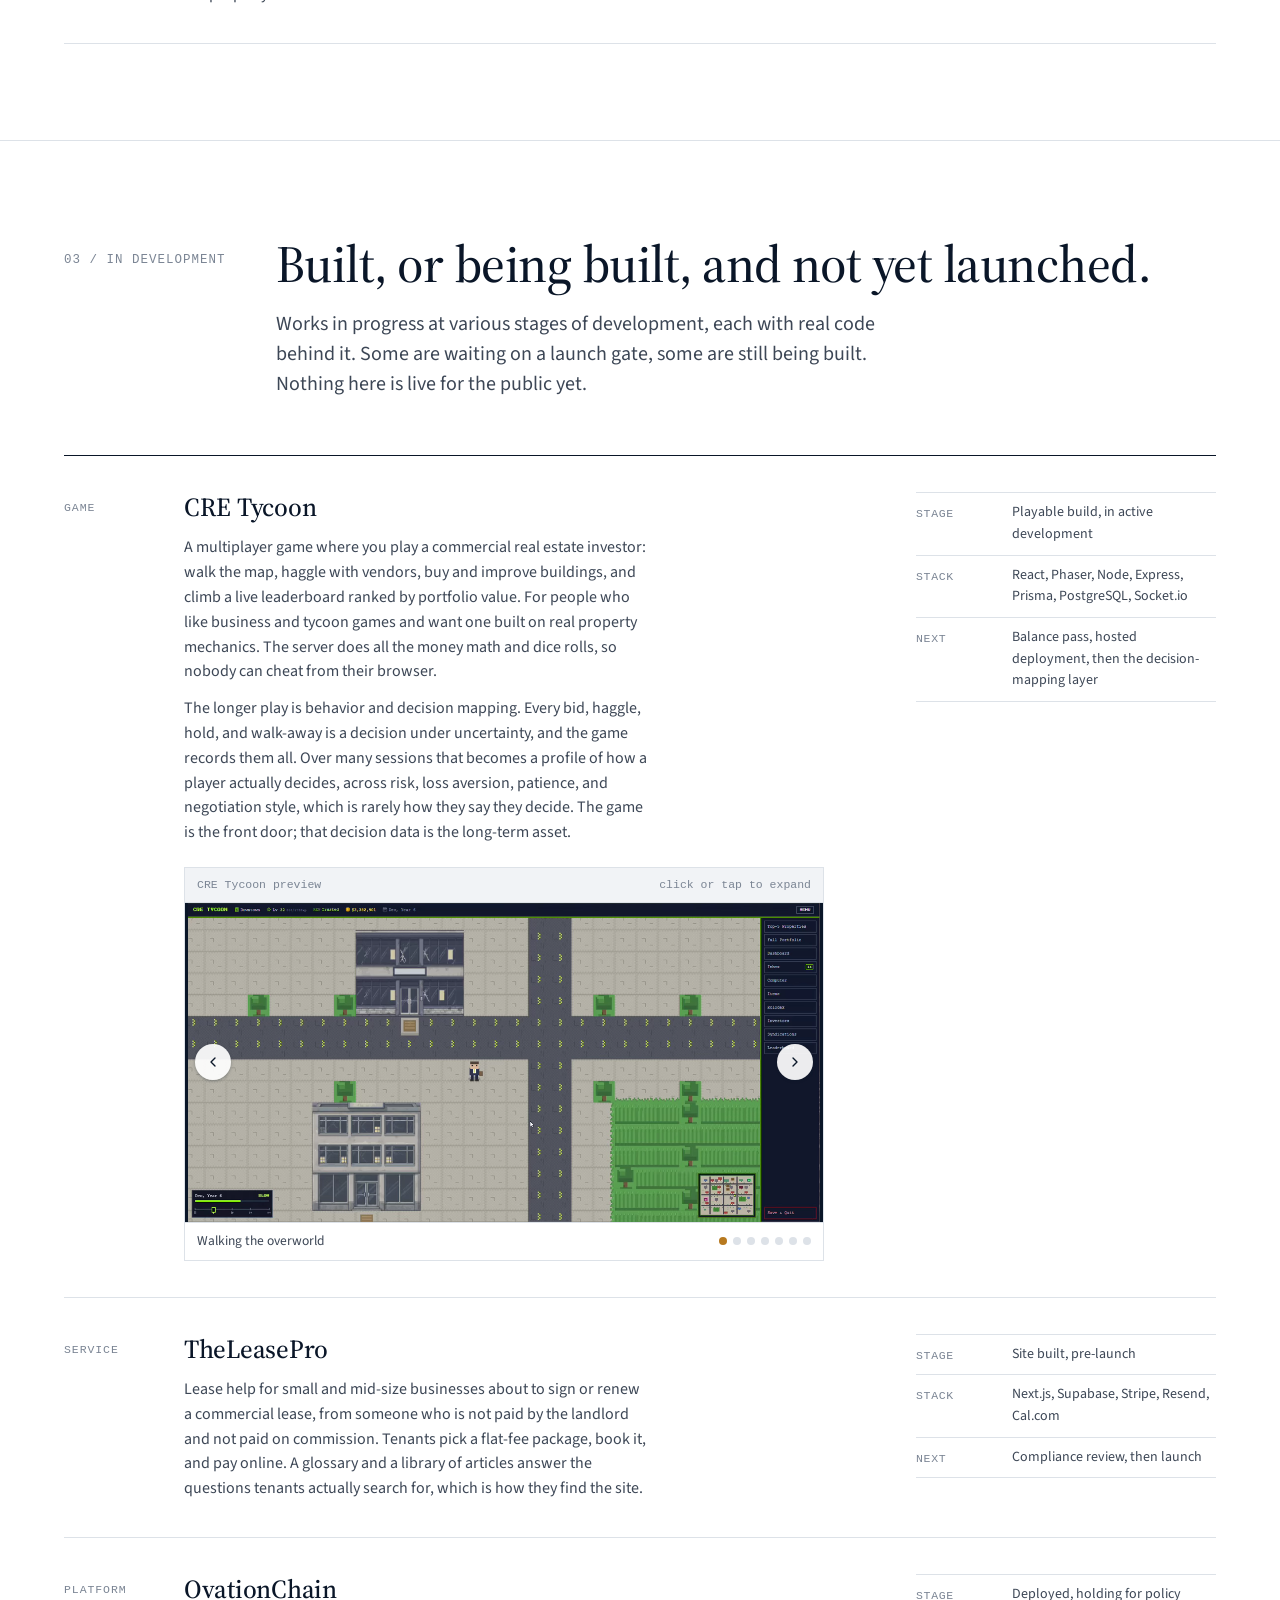
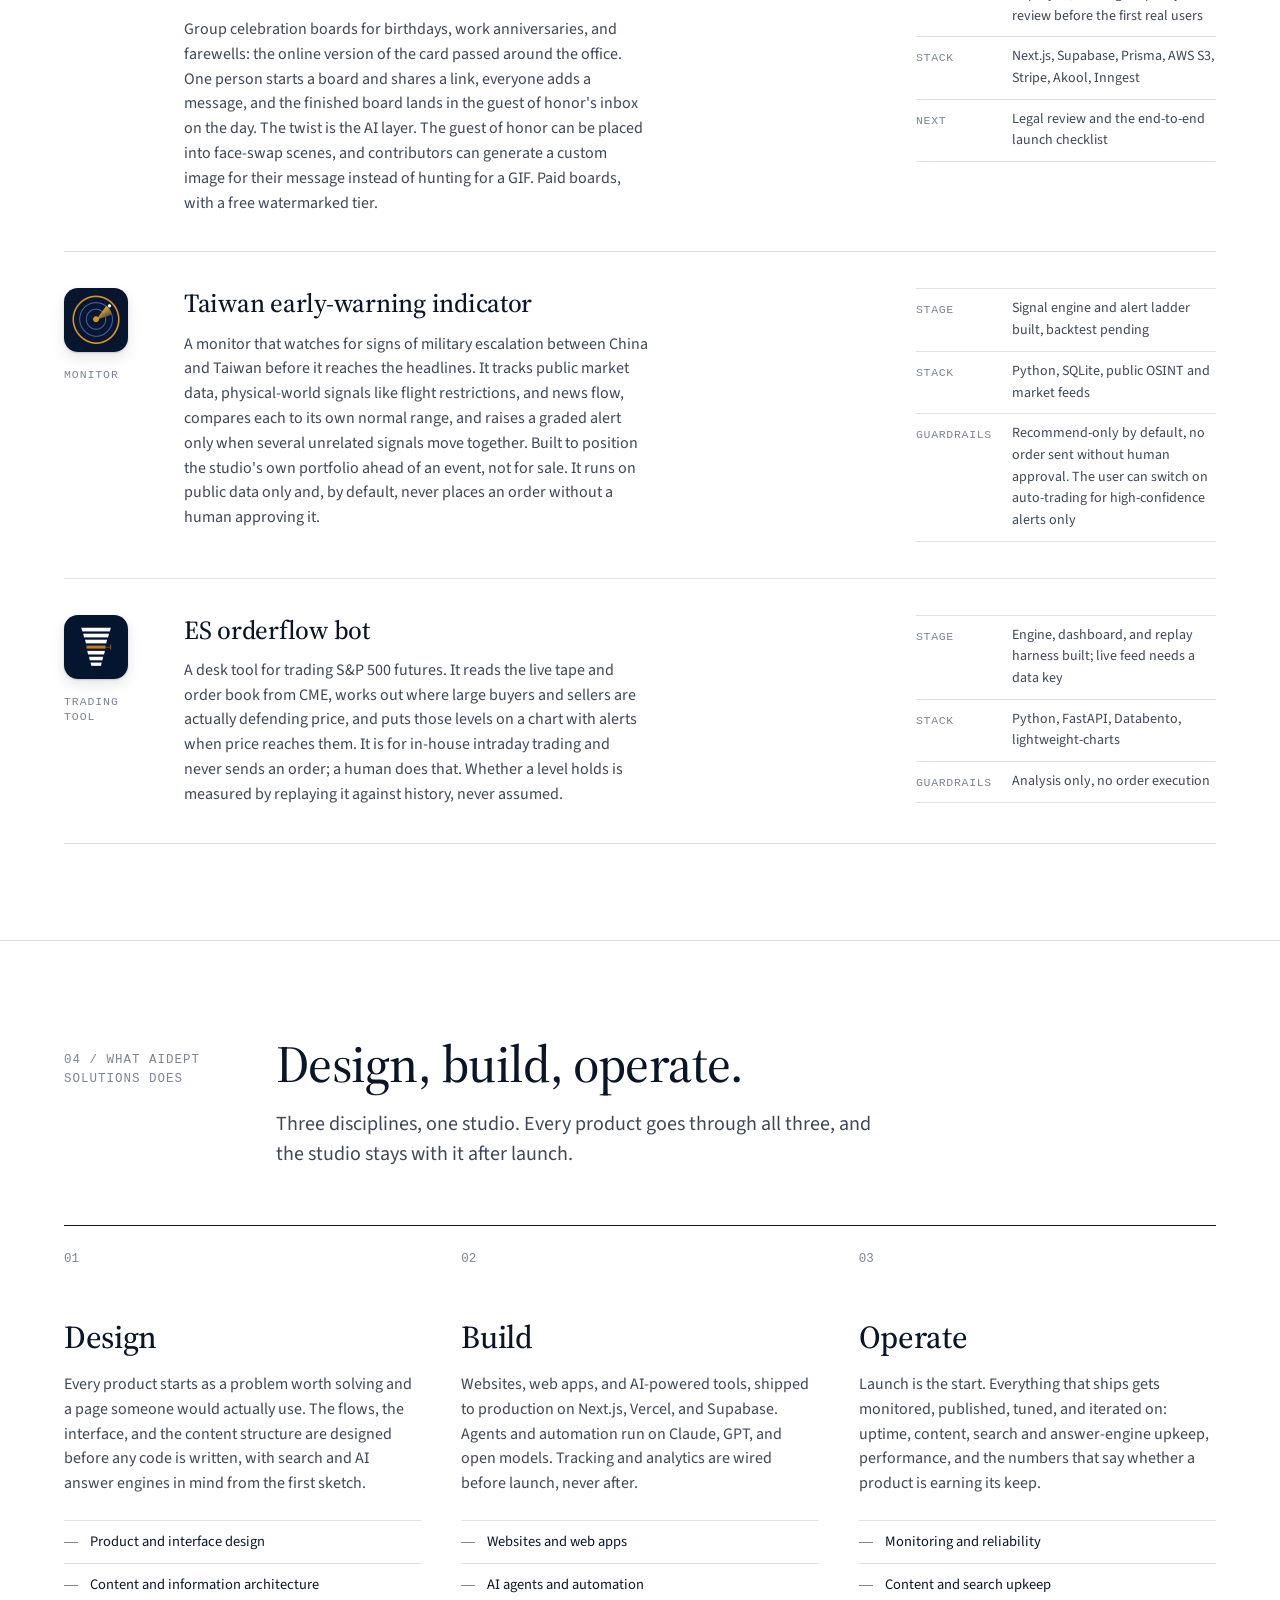
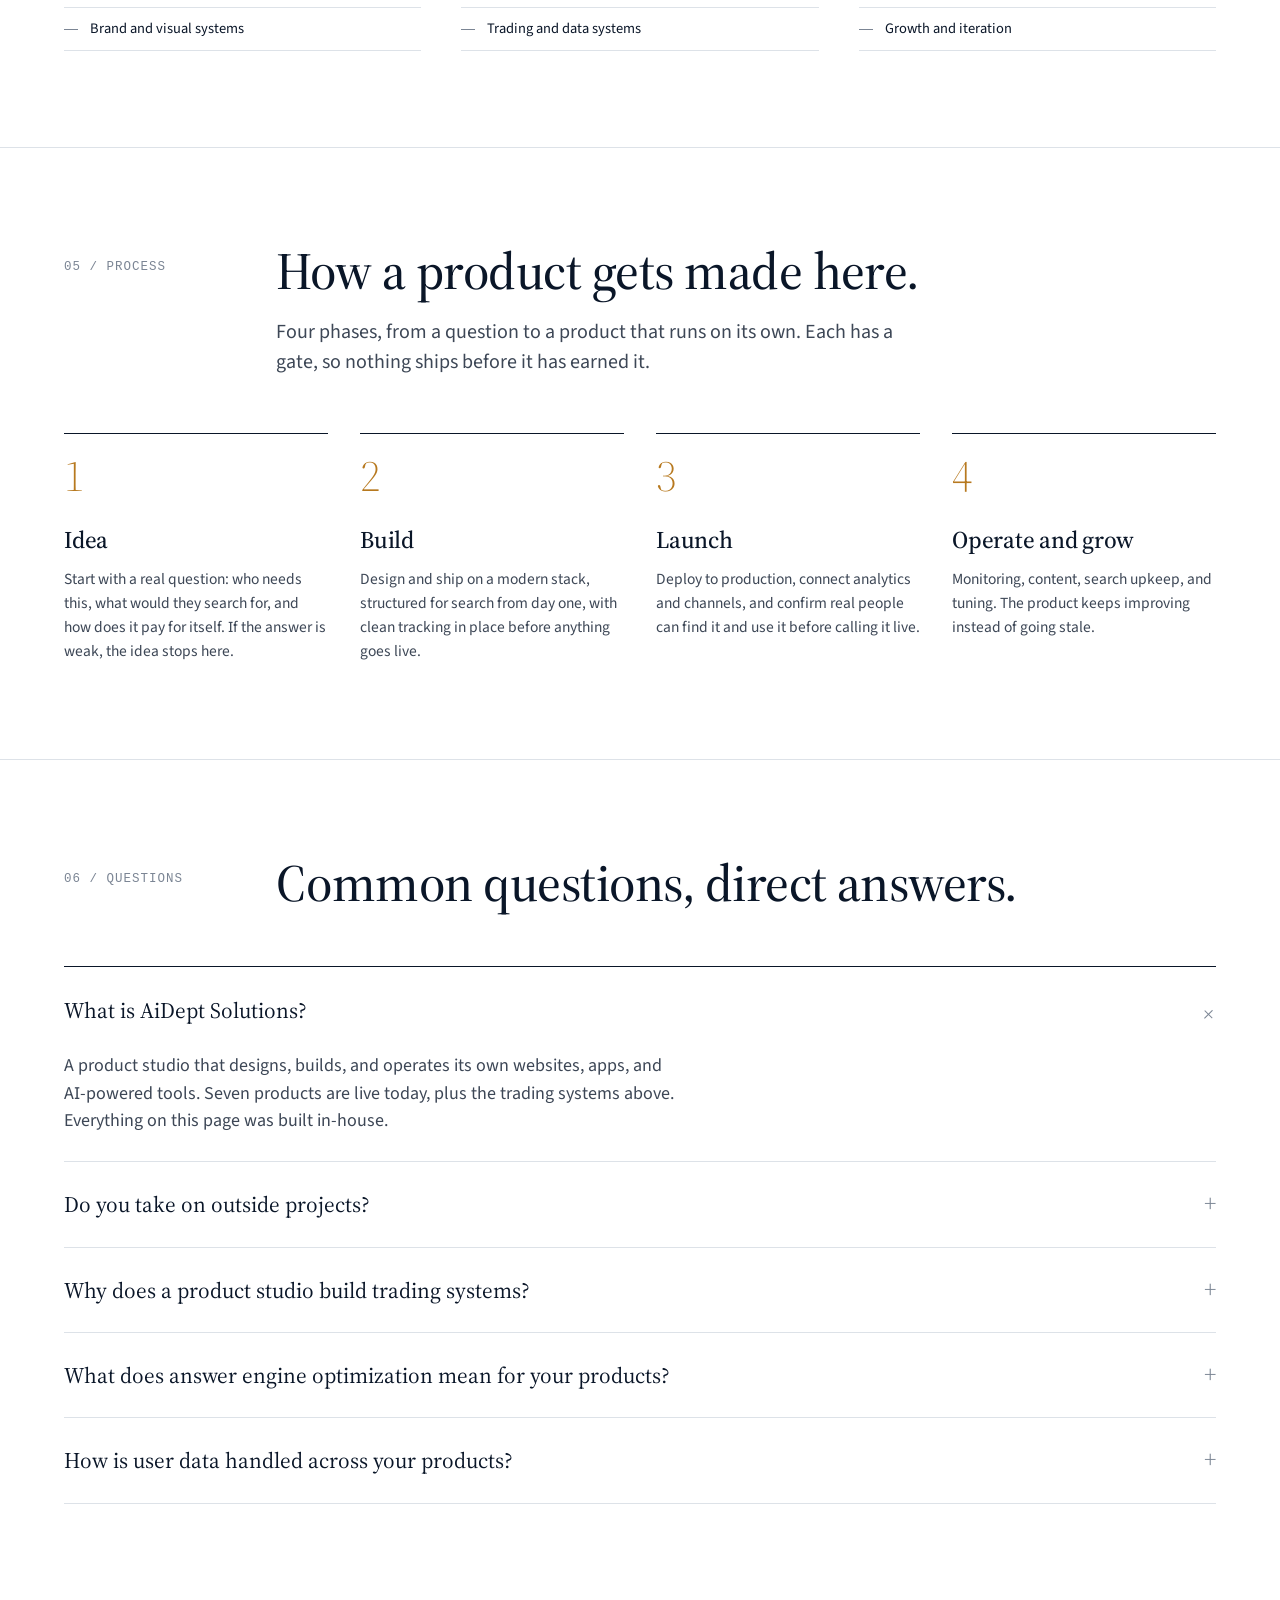
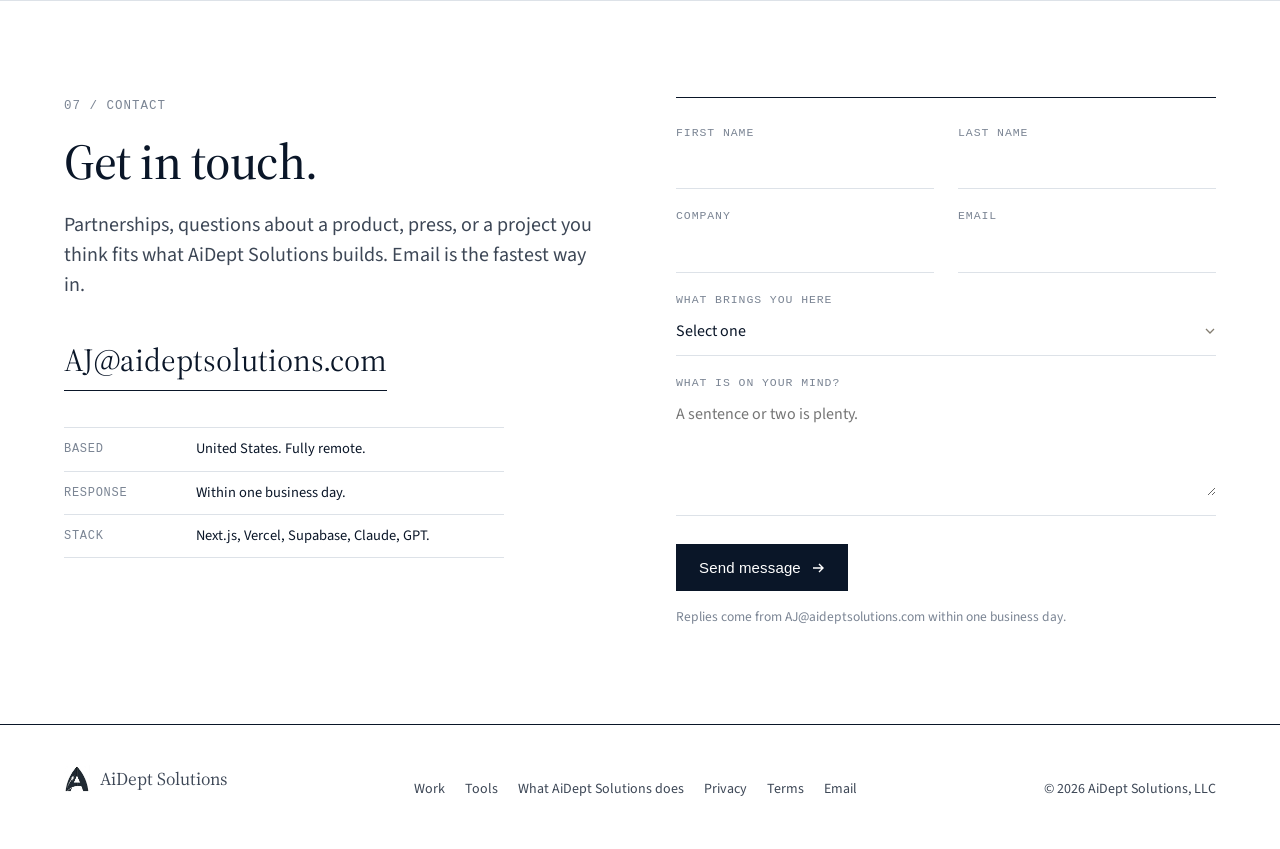
==== commit 9cdffaf3: "Describe on-market scraping and inbox parsing in the 1031 bot row Co-Authored-By: Claude Fable 5.1 <" ====
--- a/index.html
+++ b/index.html
@@ -584,7 +584,7 @@
         <div class="row-n"><span class="app-icon"><img src="logos/upleg-1031-bot.png" width="64" height="64" alt="1031 Upleg dynamic search bot logo" loading="lazy"></span></div>
         <div class="row-body">
           <h3>1031 Upleg dynamic search bot</h3>
-          <p>Anyone selling an investment property through a 1031 exchange has 45 days to name the replacement and 180 to close, and the clock does not care how thin the market is. This bot works both sides of that clock. Months before a sale, it mines county assessor rolls, tax-delinquent lists, recorder filings, and estate records to surface owners showing stacked signs of motivation, such as an out-of-state owner with a 20-year hold, a loan maturing within the year, and a suspended LLC. Once the clock starts, it screens on-market and broker-pocket deals against the exchange math and keeps one or two fast-close backups ready. Every candidate is ranked by exchange fit times motivation, and a deadline engine escalates alerts at days 30, 40, and 44. Built for the studio's own acquisitions, where the return is the property it finds.</p>
+          <p>Anyone selling an investment property through a 1031 exchange has 45 days to name the replacement and 180 to close, and the clock does not care how thin the market is. This bot works both sides of that clock. Months before a sale, it mines county assessor rolls, tax-delinquent lists, recorder filings, and estate records to surface owners showing stacked signs of motivation, such as an out-of-state owner with a 20-year hold, a loan maturing within the year, and a suspended LLC. Once the clock starts, it scrapes on-market listings, parses the broker emails and offering memos that land in the inbox, and screens every deal against the exchange math, with one or two fast-close backups kept ready. Every candidate is ranked by exchange fit times motivation, and a deadline engine escalates alerts at days 30, 40, and 44. Built for the studio's own acquisitions, where the return is the property it finds.</p>
         </div>
         <ul class="row-facts">
           <li><span>Status</span>Running live</li>
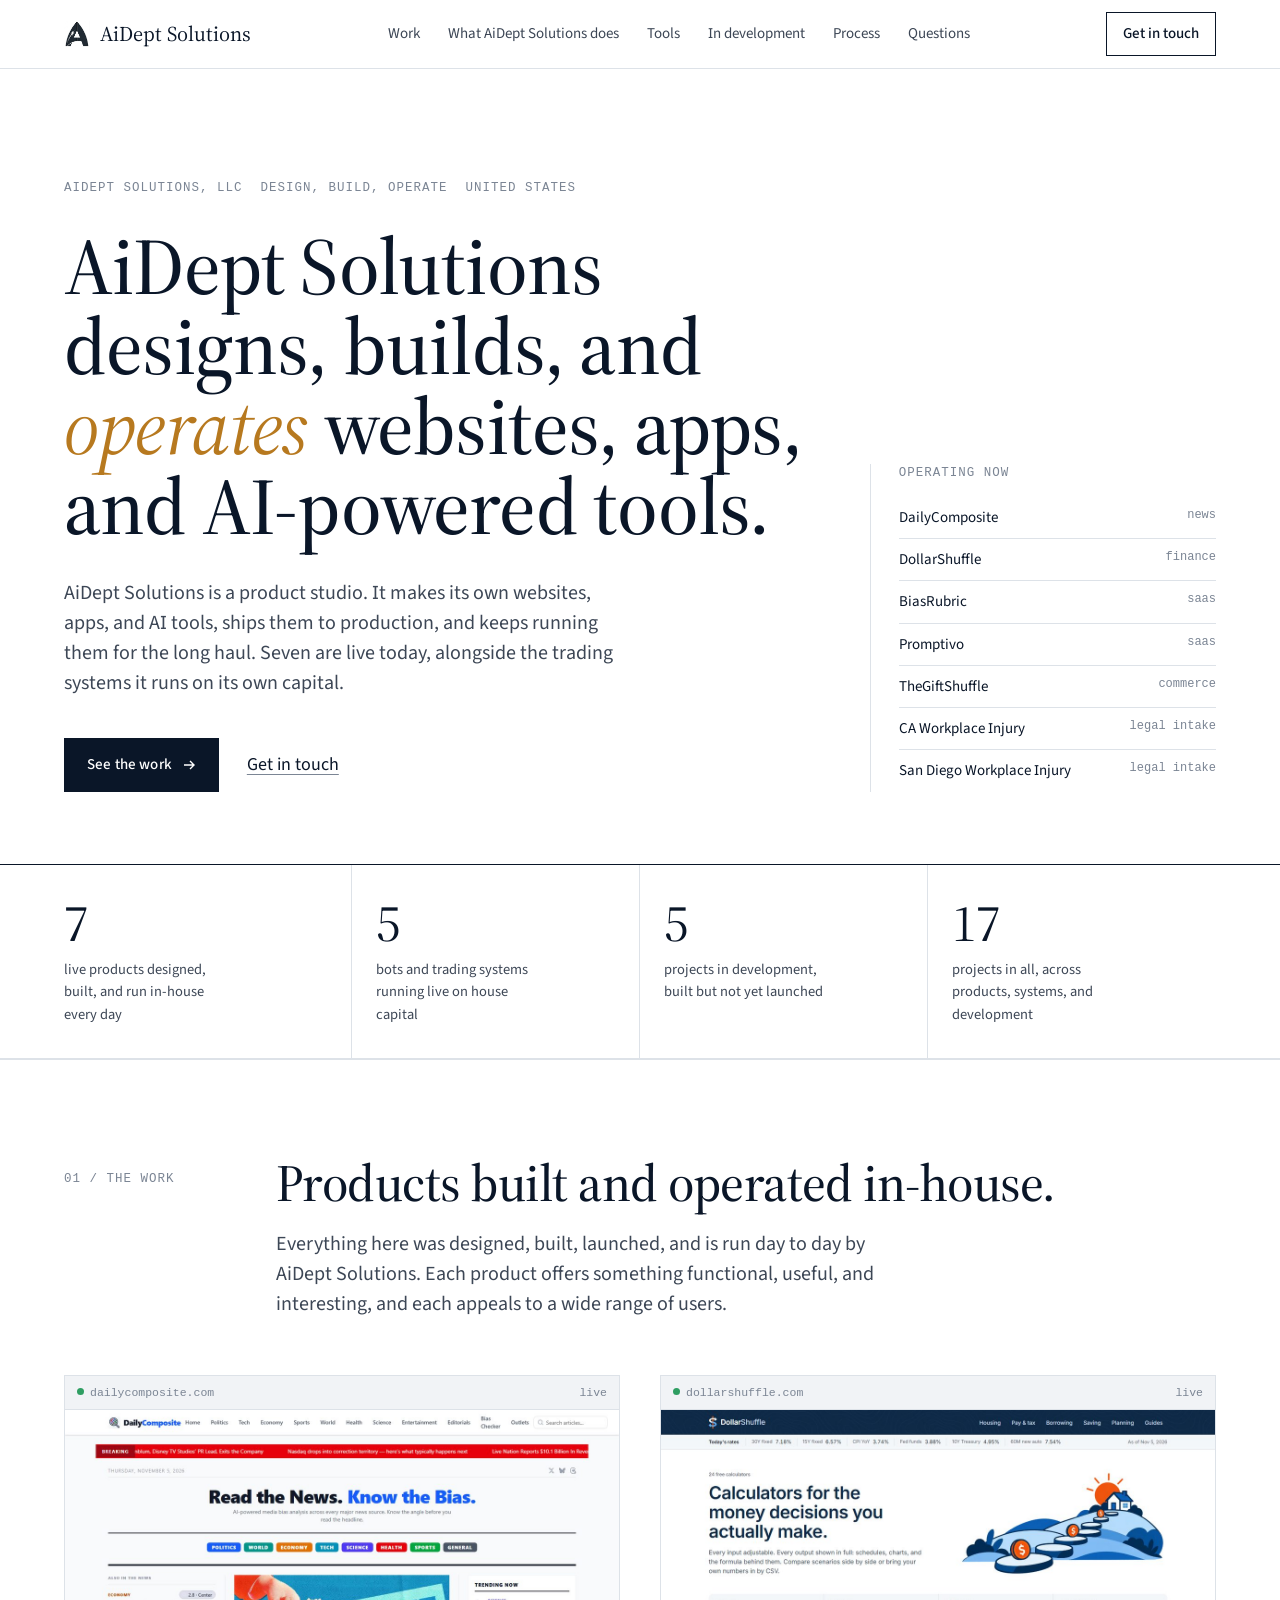
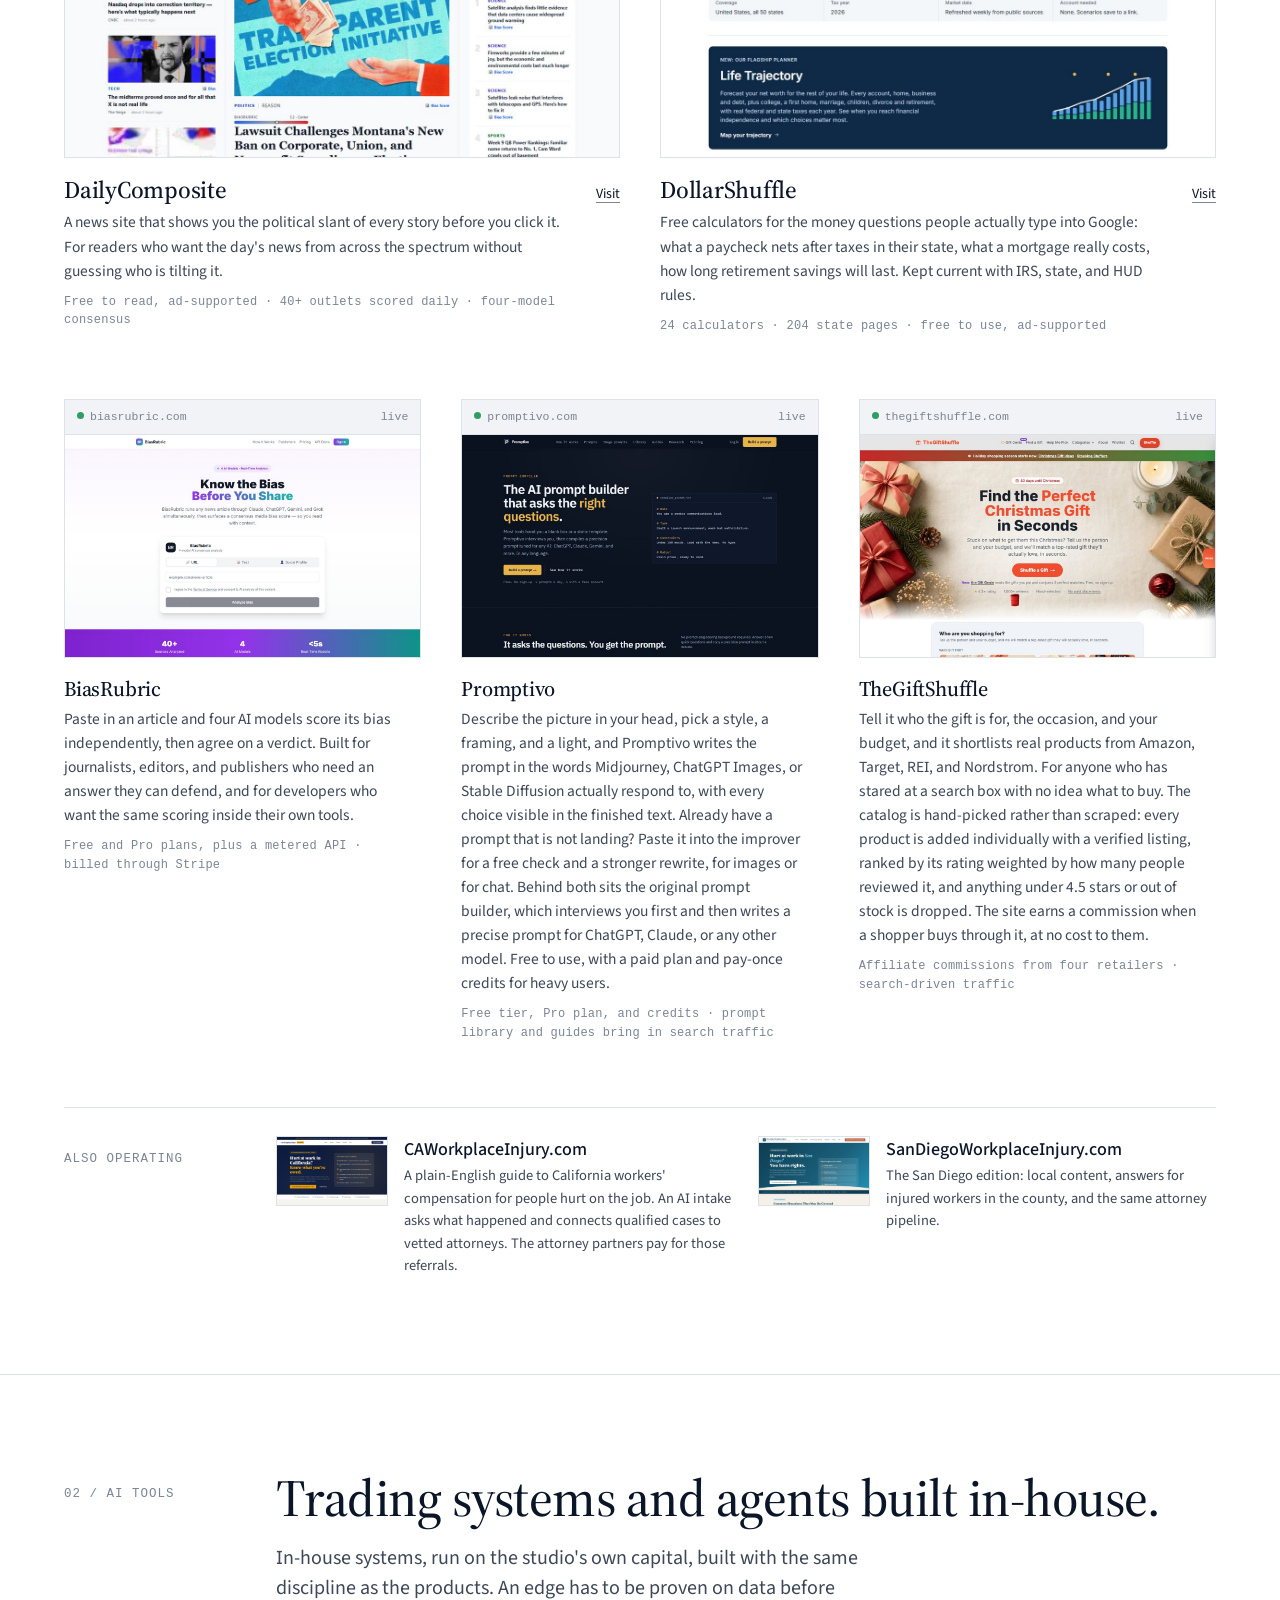
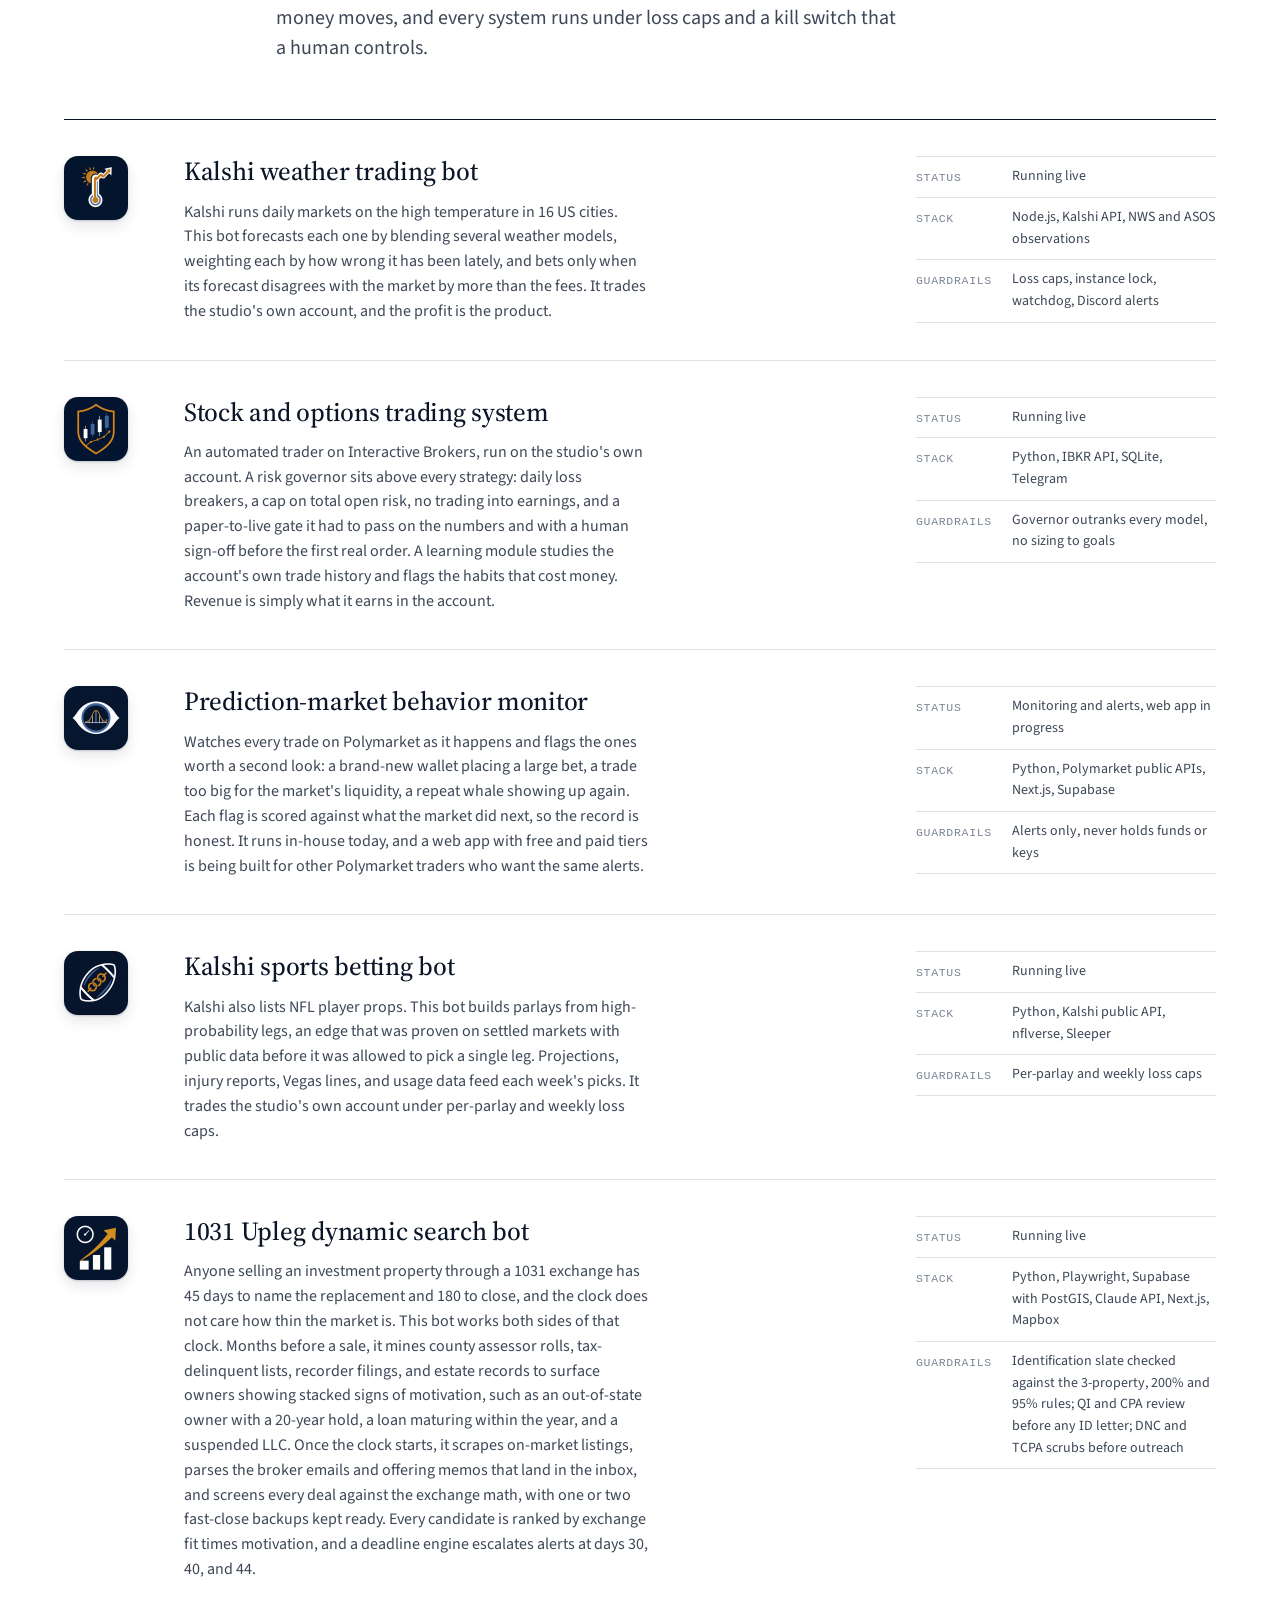
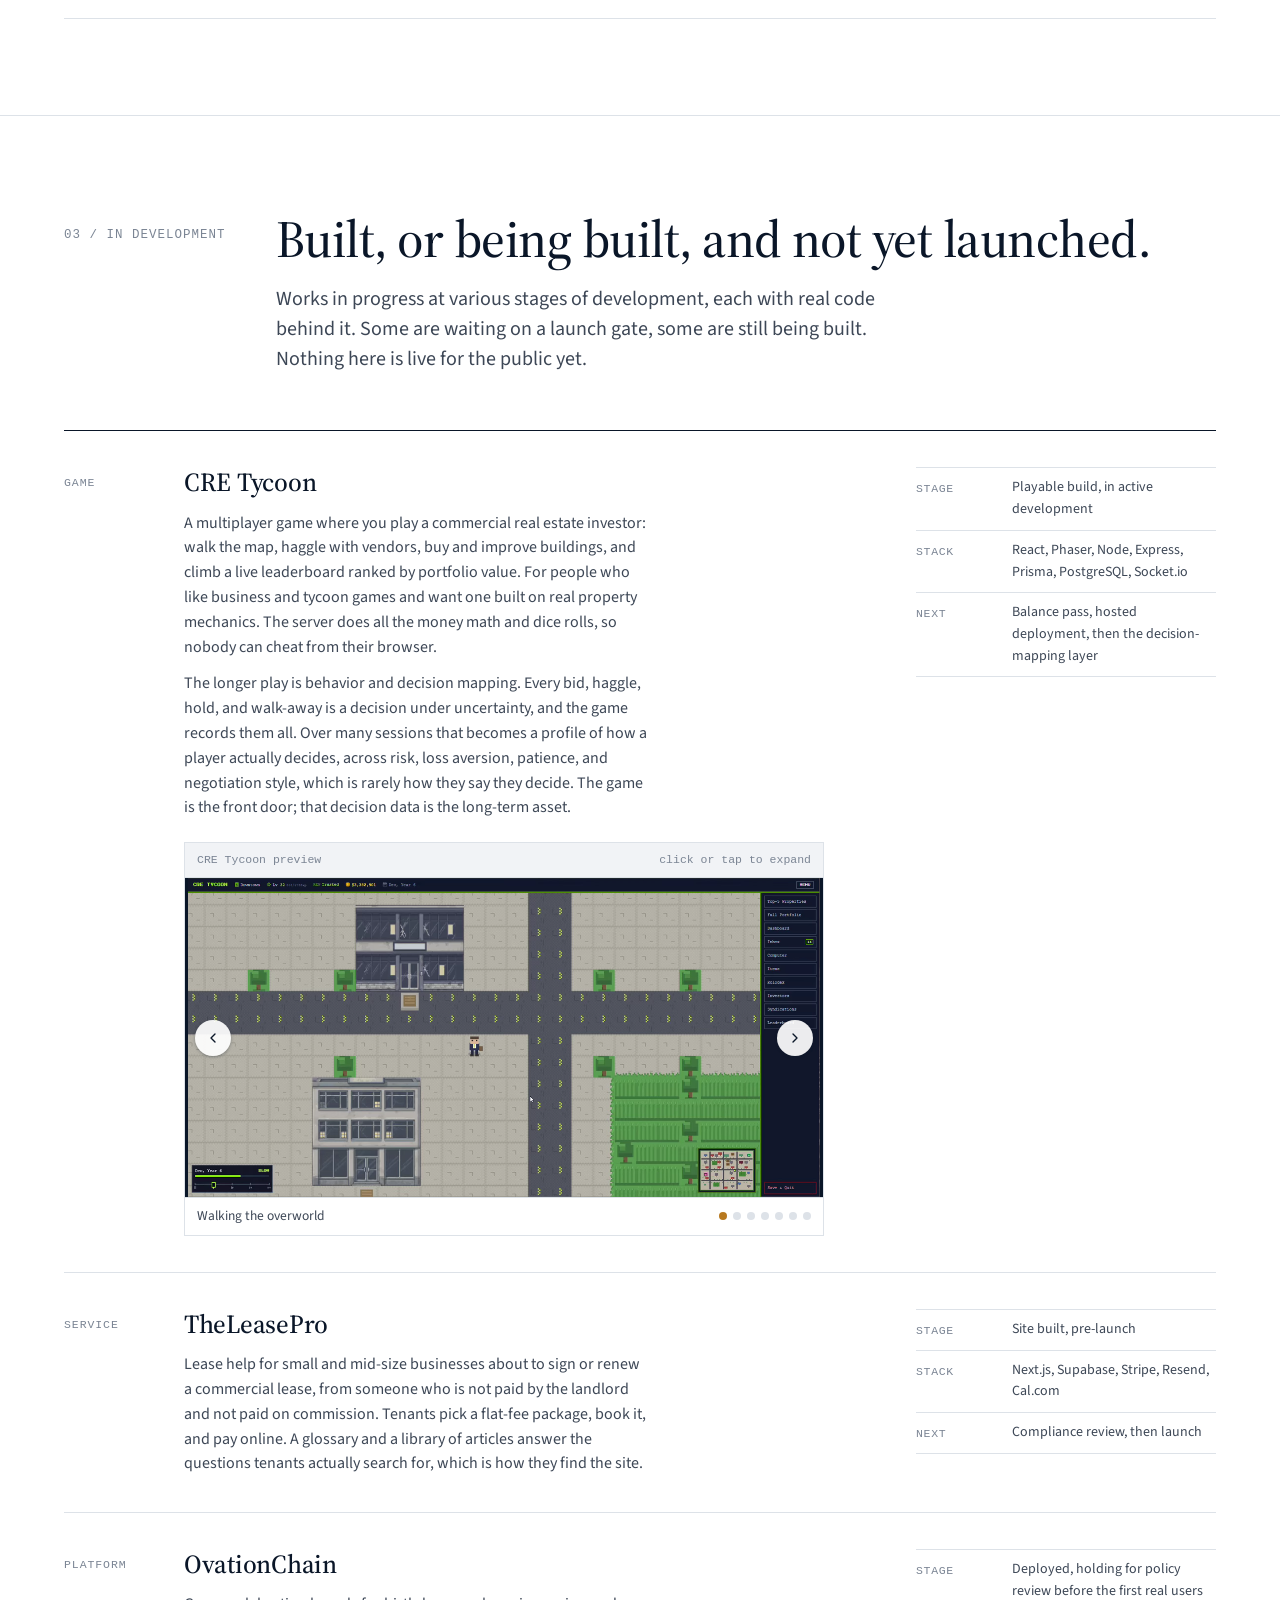
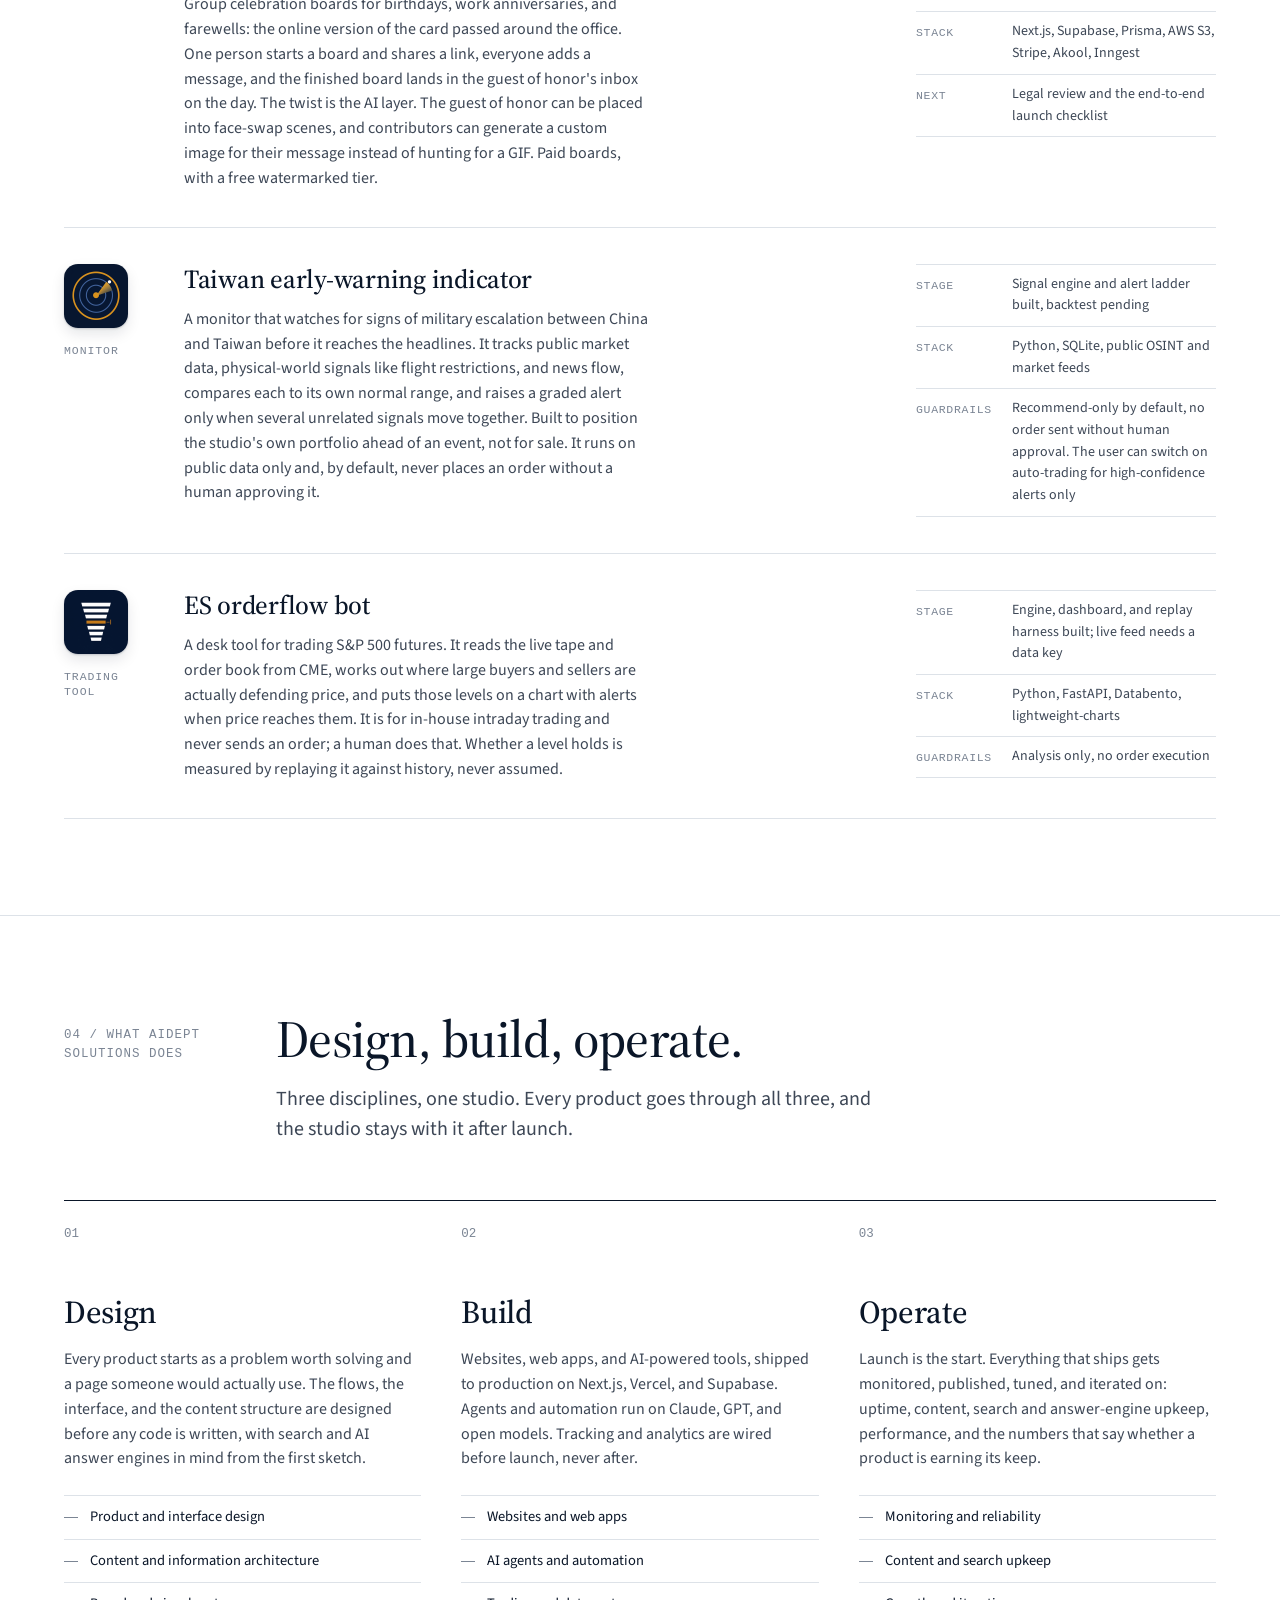
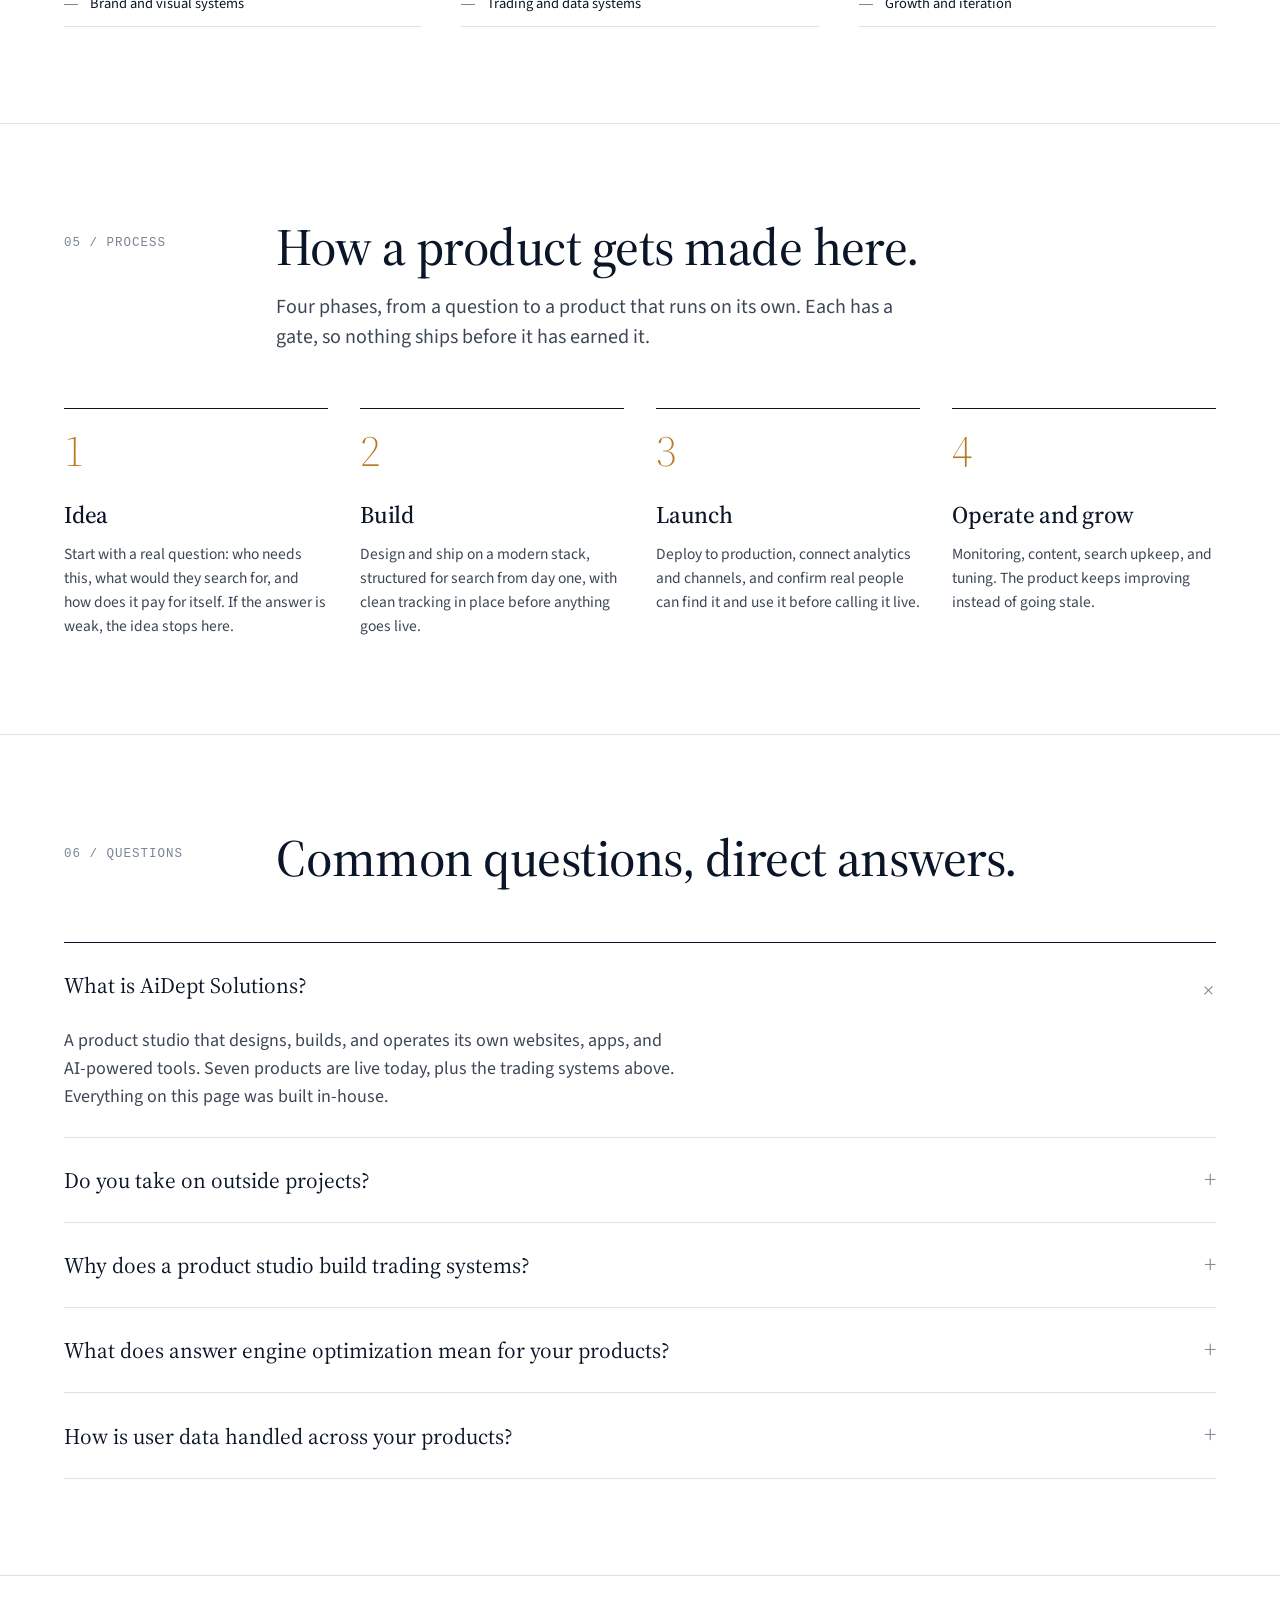
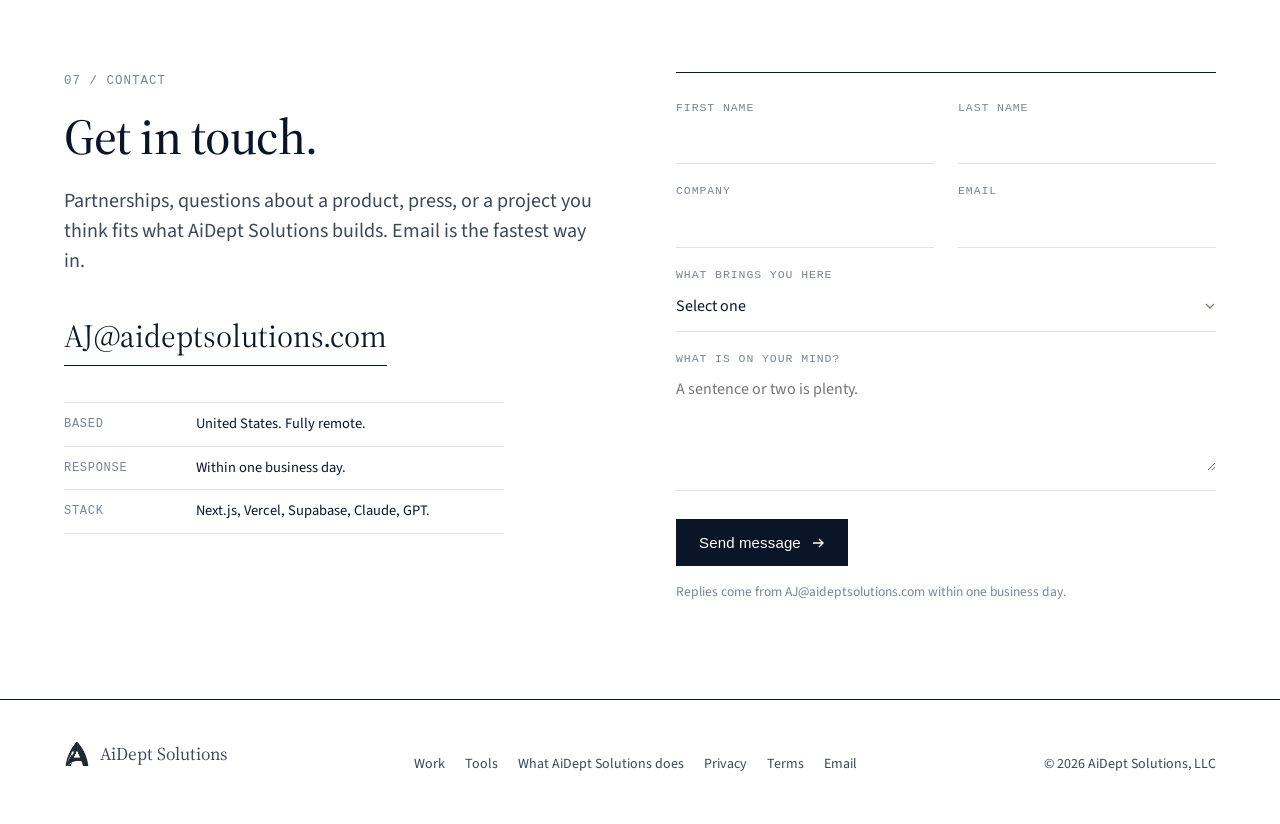
==== commit 4d1da23d: "Drop the closing sentence from the 1031 bot description Co-Authored-By: Claude Fable 5.1 <noreply@an" ====
--- a/index.html
+++ b/index.html
@@ -584,7 +584,7 @@
         <div class="row-n"><span class="app-icon"><img src="logos/upleg-1031-bot.png" width="64" height="64" alt="1031 Upleg dynamic search bot logo" loading="lazy"></span></div>
         <div class="row-body">
           <h3>1031 Upleg dynamic search bot</h3>
-          <p>Anyone selling an investment property through a 1031 exchange has 45 days to name the replacement and 180 to close, and the clock does not care how thin the market is. This bot works both sides of that clock. Months before a sale, it mines county assessor rolls, tax-delinquent lists, recorder filings, and estate records to surface owners showing stacked signs of motivation, such as an out-of-state owner with a 20-year hold, a loan maturing within the year, and a suspended LLC. Once the clock starts, it scrapes on-market listings, parses the broker emails and offering memos that land in the inbox, and screens every deal against the exchange math, with one or two fast-close backups kept ready. Every candidate is ranked by exchange fit times motivation, and a deadline engine escalates alerts at days 30, 40, and 44. Built for the studio's own acquisitions, where the return is the property it finds.</p>
+          <p>Anyone selling an investment property through a 1031 exchange has 45 days to name the replacement and 180 to close, and the clock does not care how thin the market is. This bot works both sides of that clock. Months before a sale, it mines county assessor rolls, tax-delinquent lists, recorder filings, and estate records to surface owners showing stacked signs of motivation, such as an out-of-state owner with a 20-year hold, a loan maturing within the year, and a suspended LLC. Once the clock starts, it scrapes on-market listings, parses the broker emails and offering memos that land in the inbox, and screens every deal against the exchange math, with one or two fast-close backups kept ready. Every candidate is ranked by exchange fit times motivation, and a deadline engine escalates alerts at days 30, 40, and 44.</p>
         </div>
         <ul class="row-facts">
           <li><span>Status</span>Running live</li>
